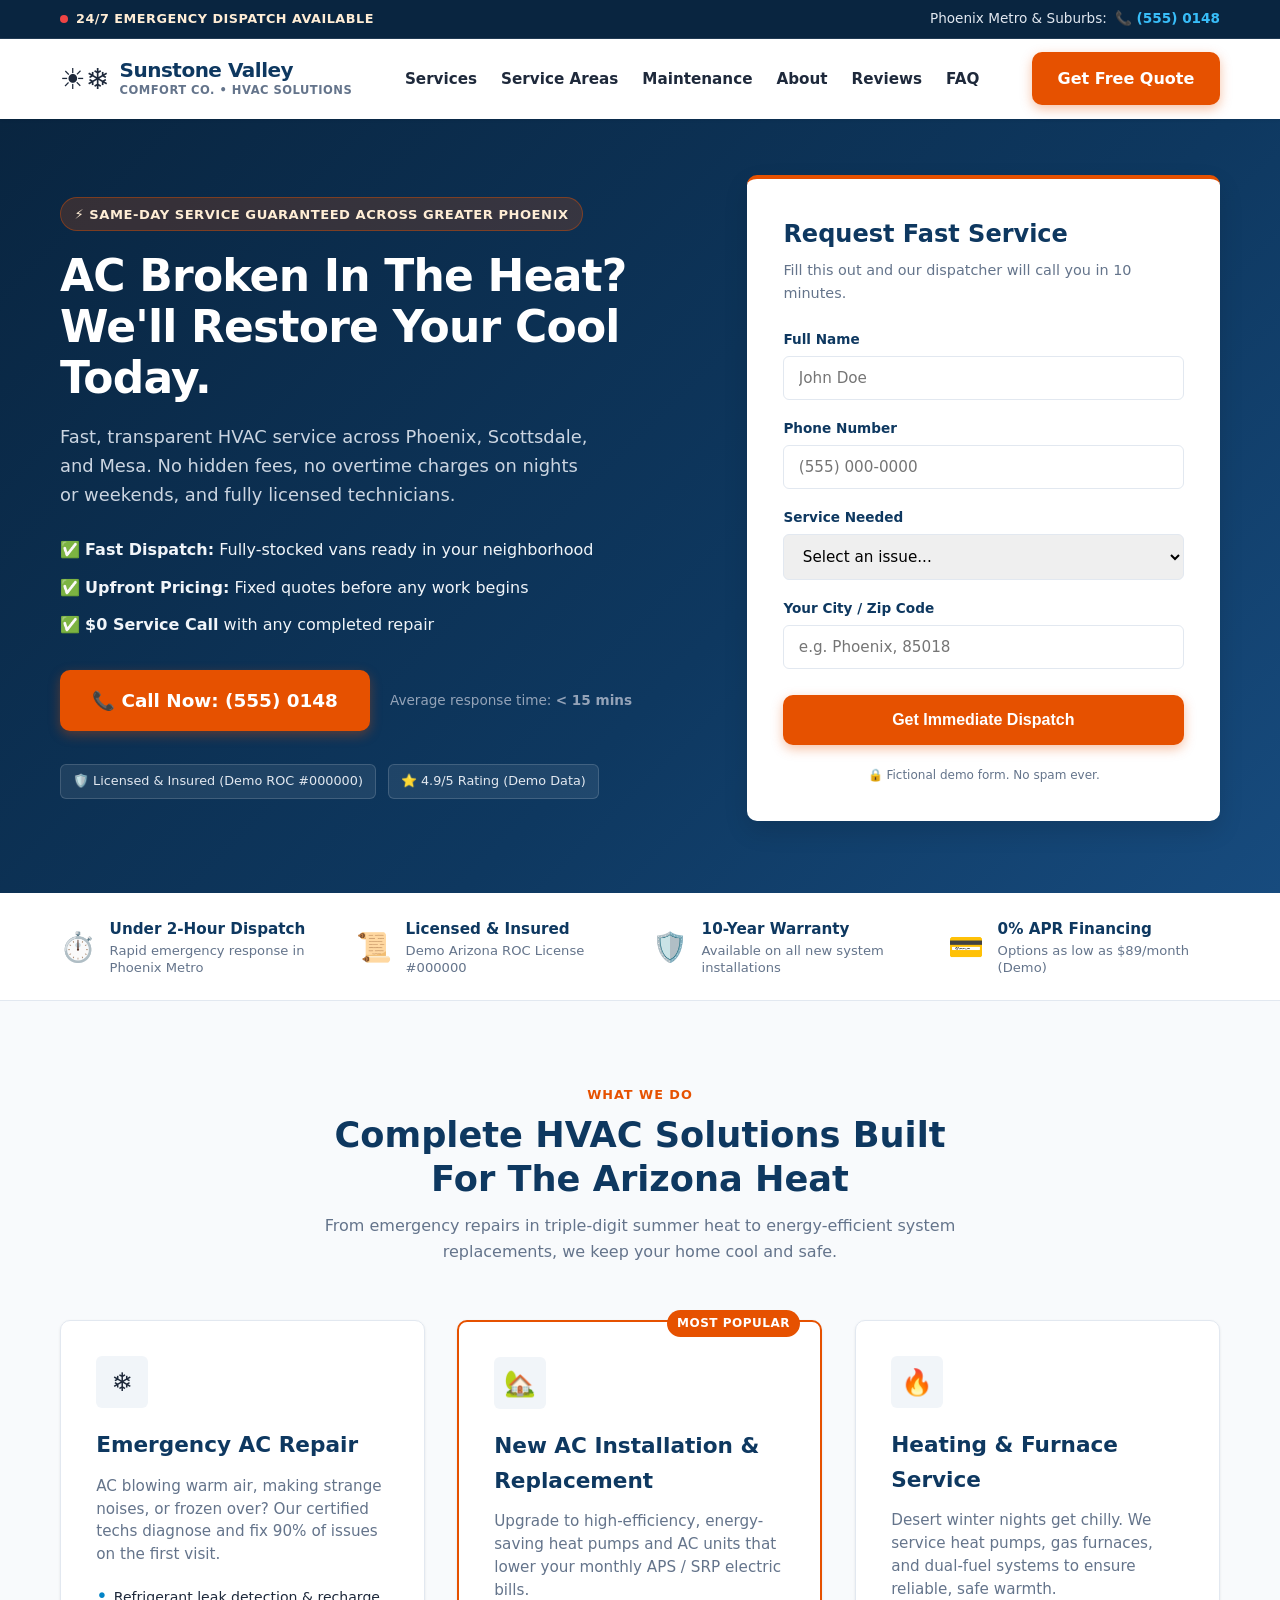
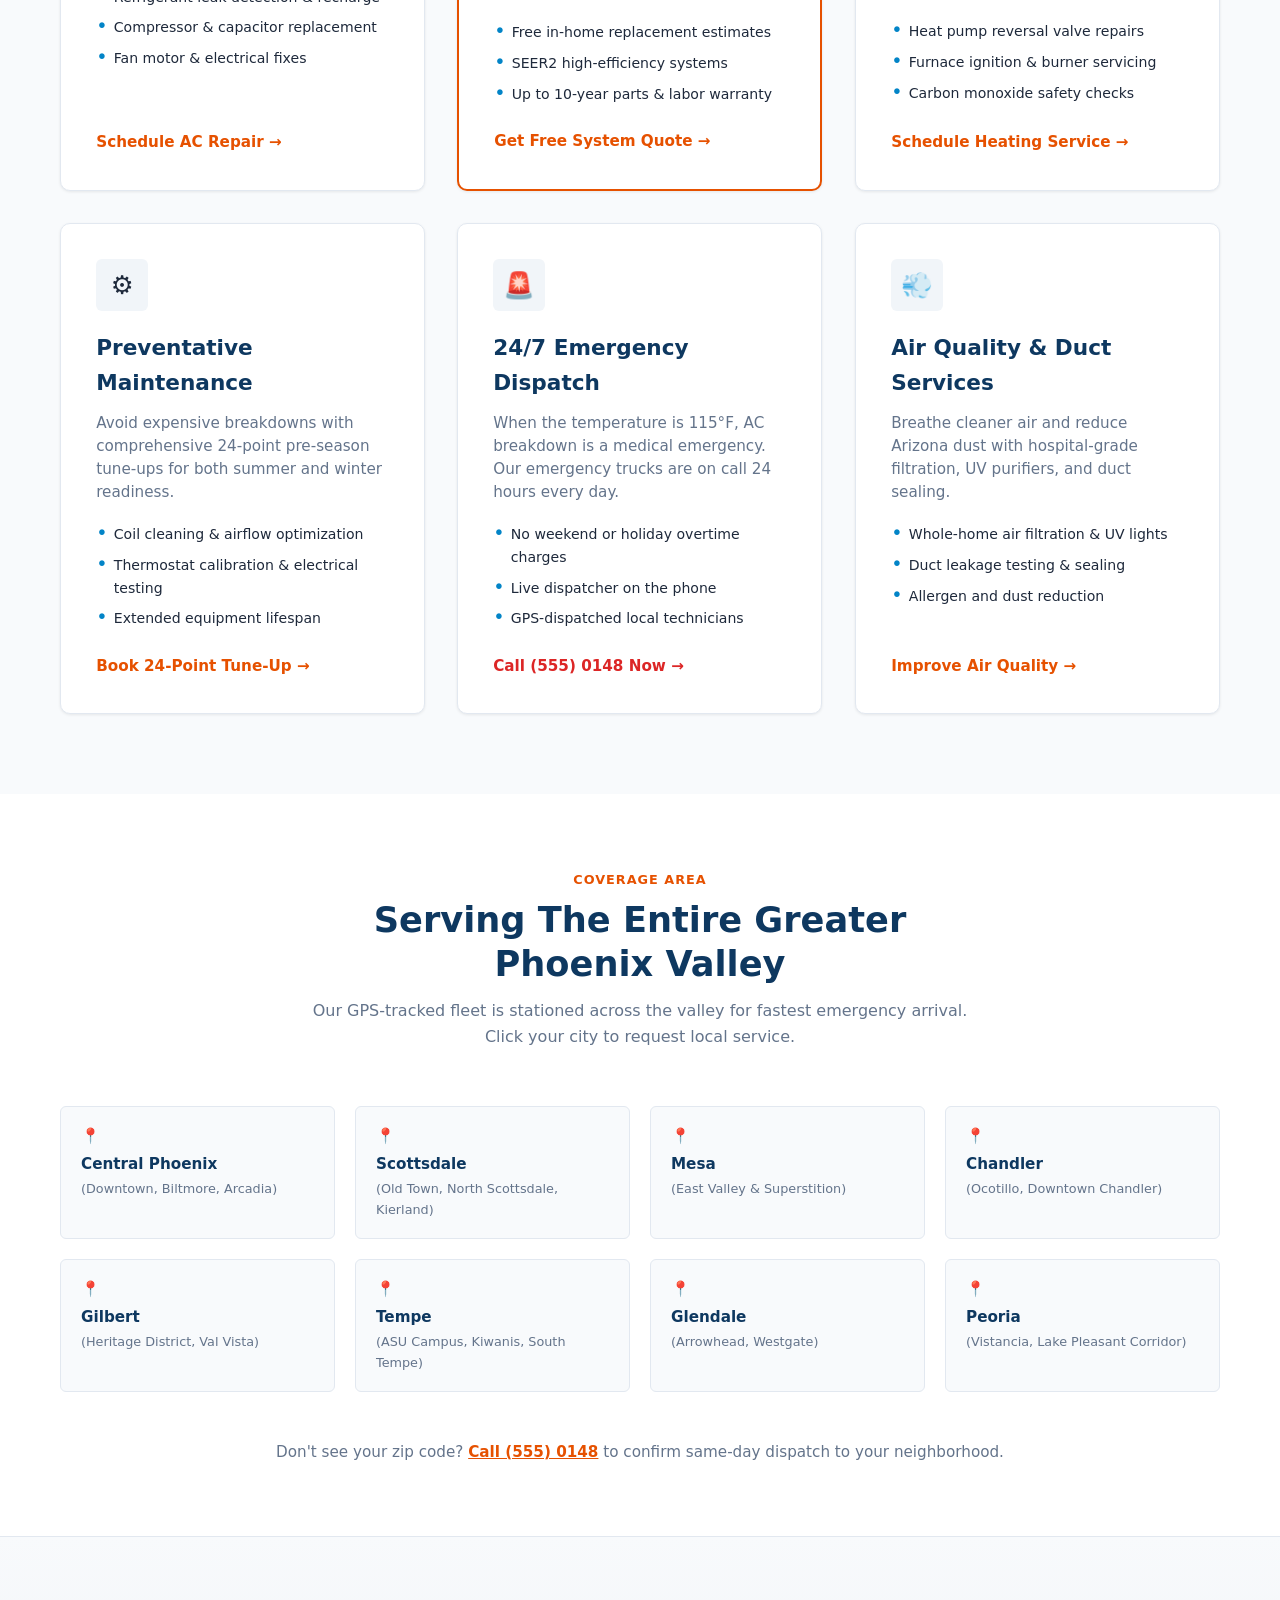
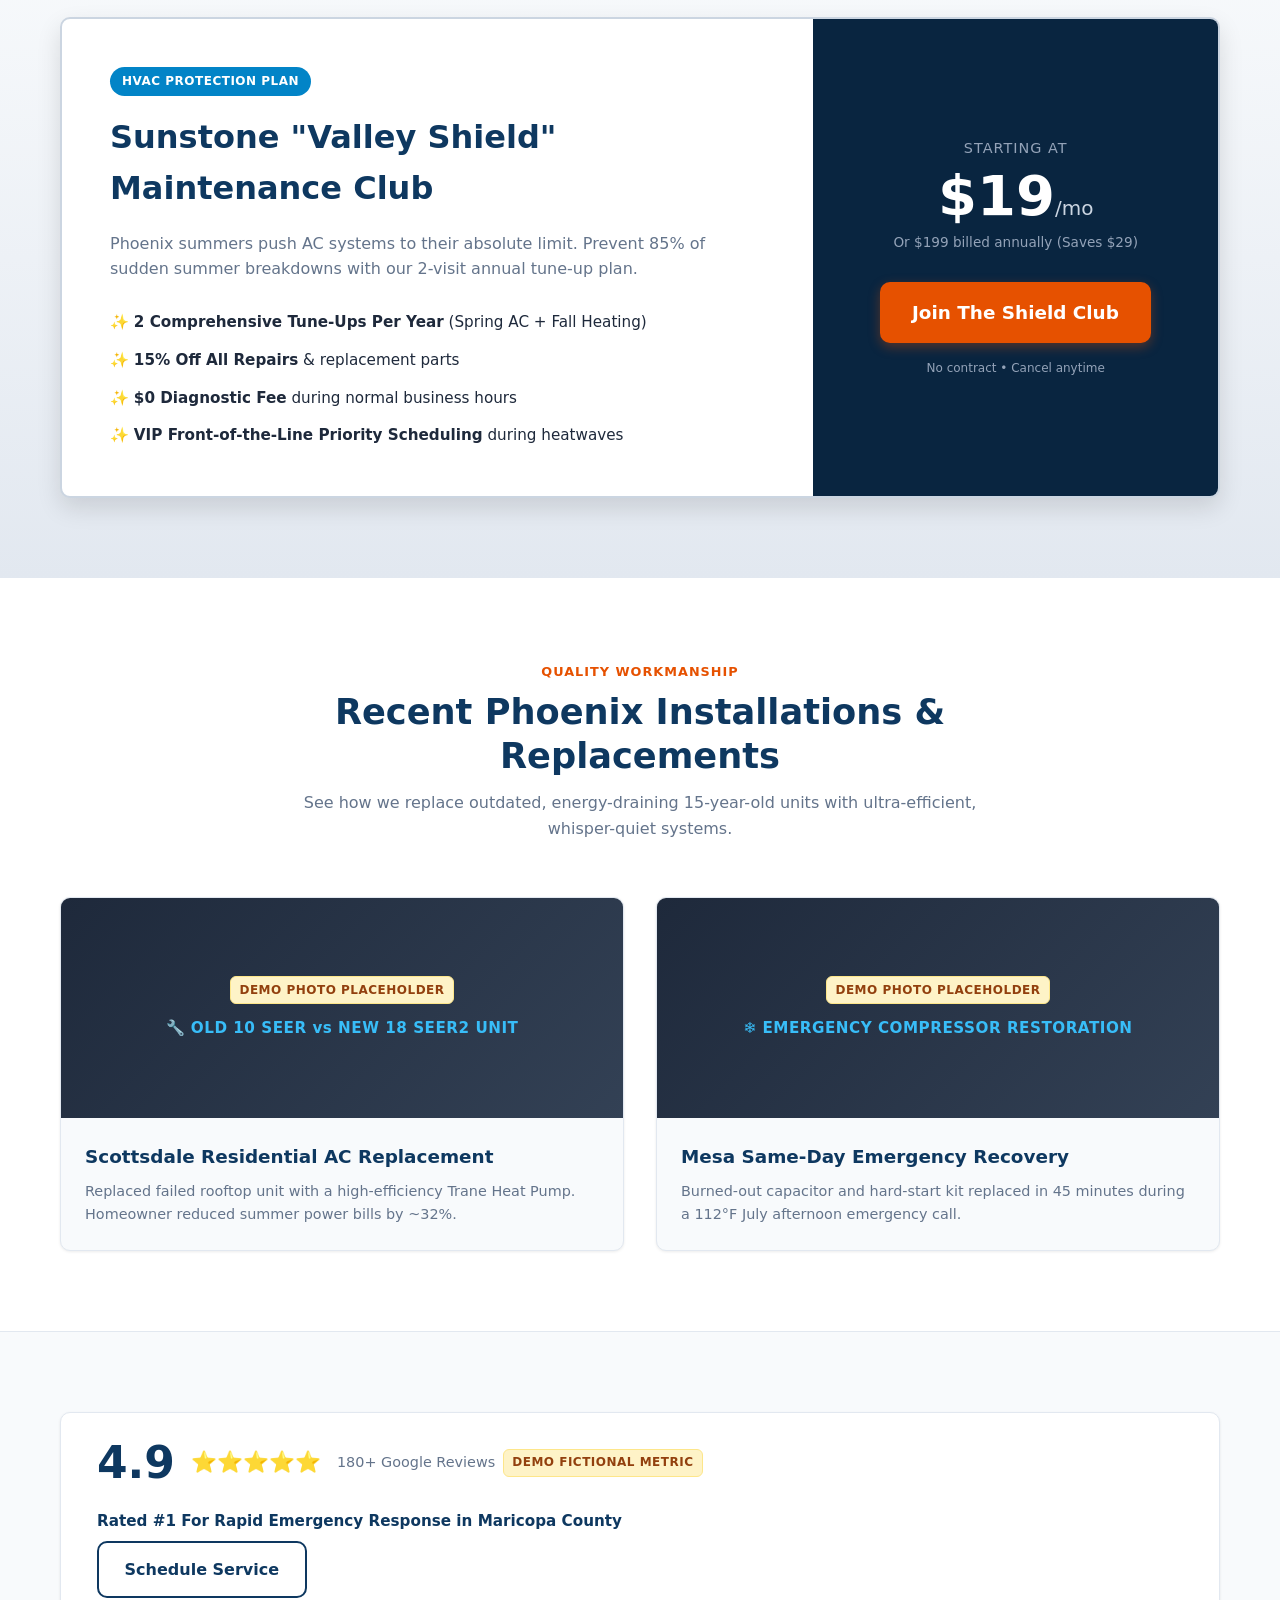
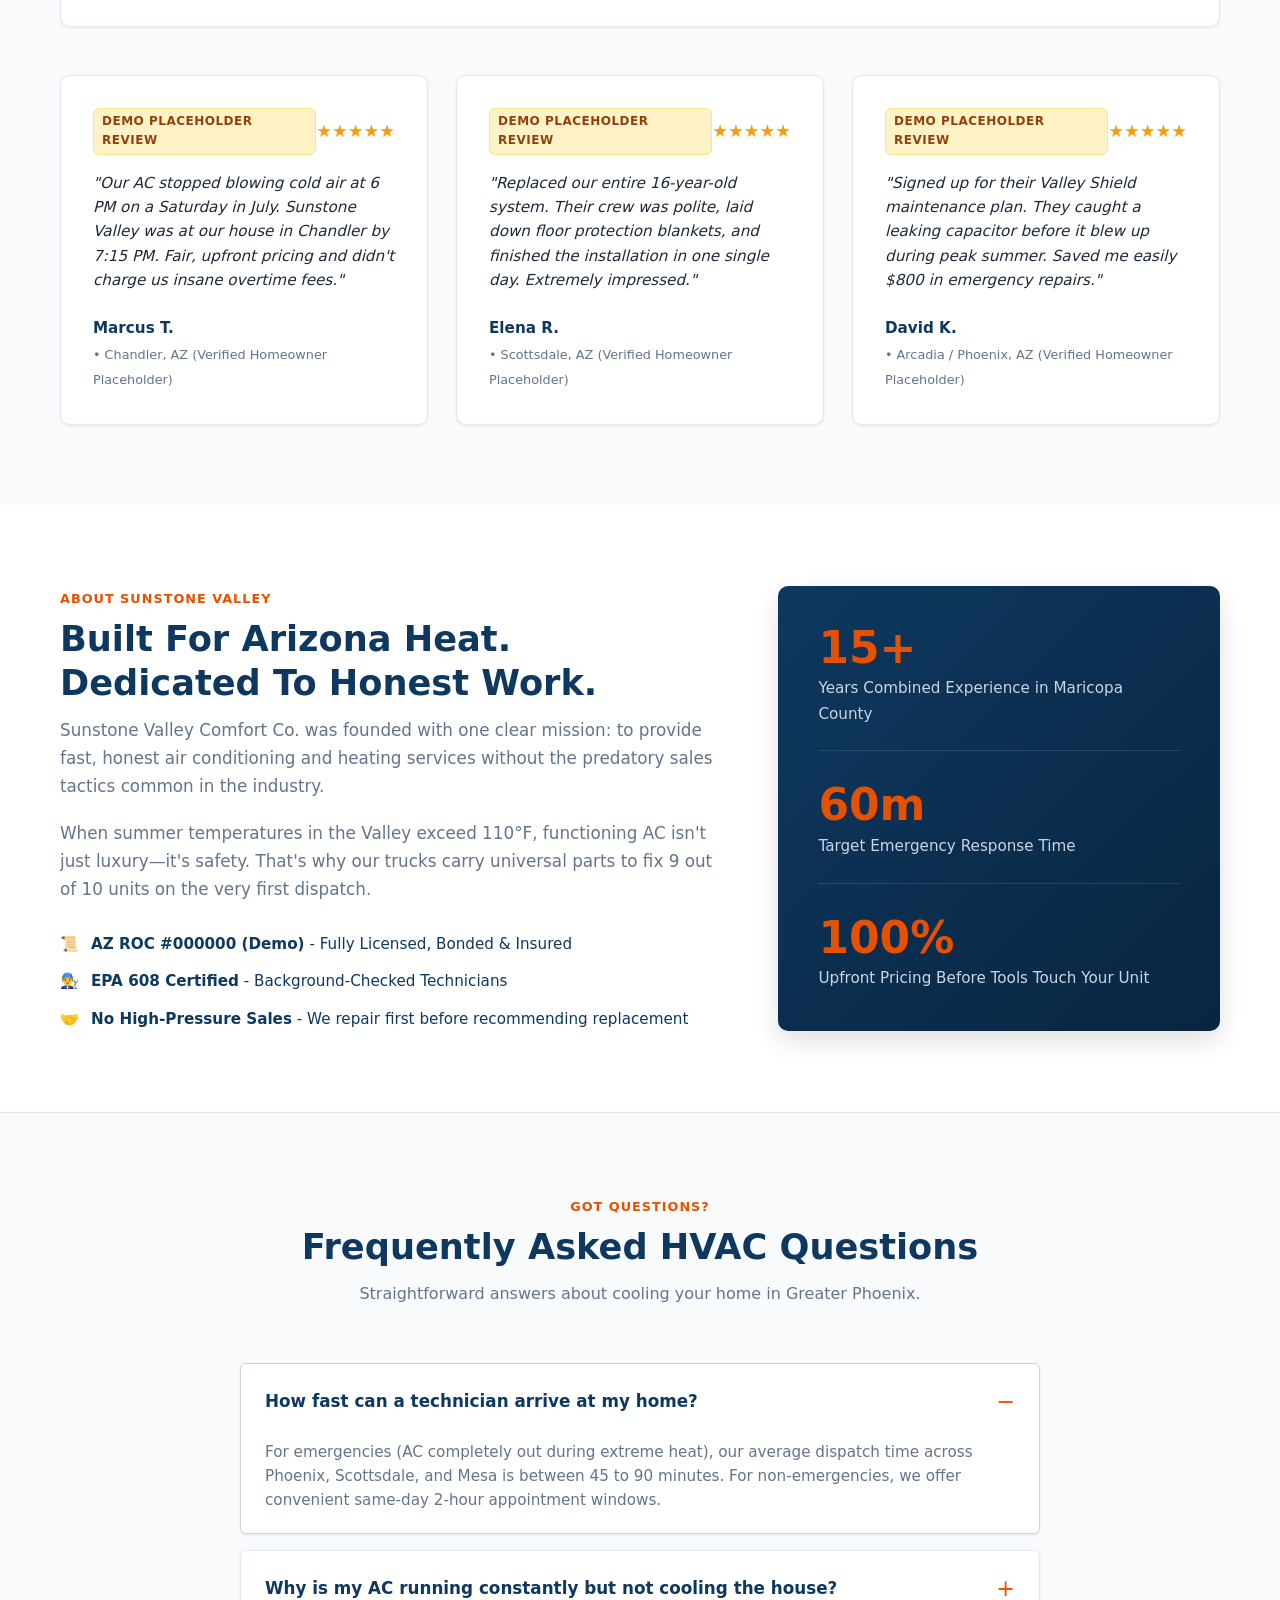
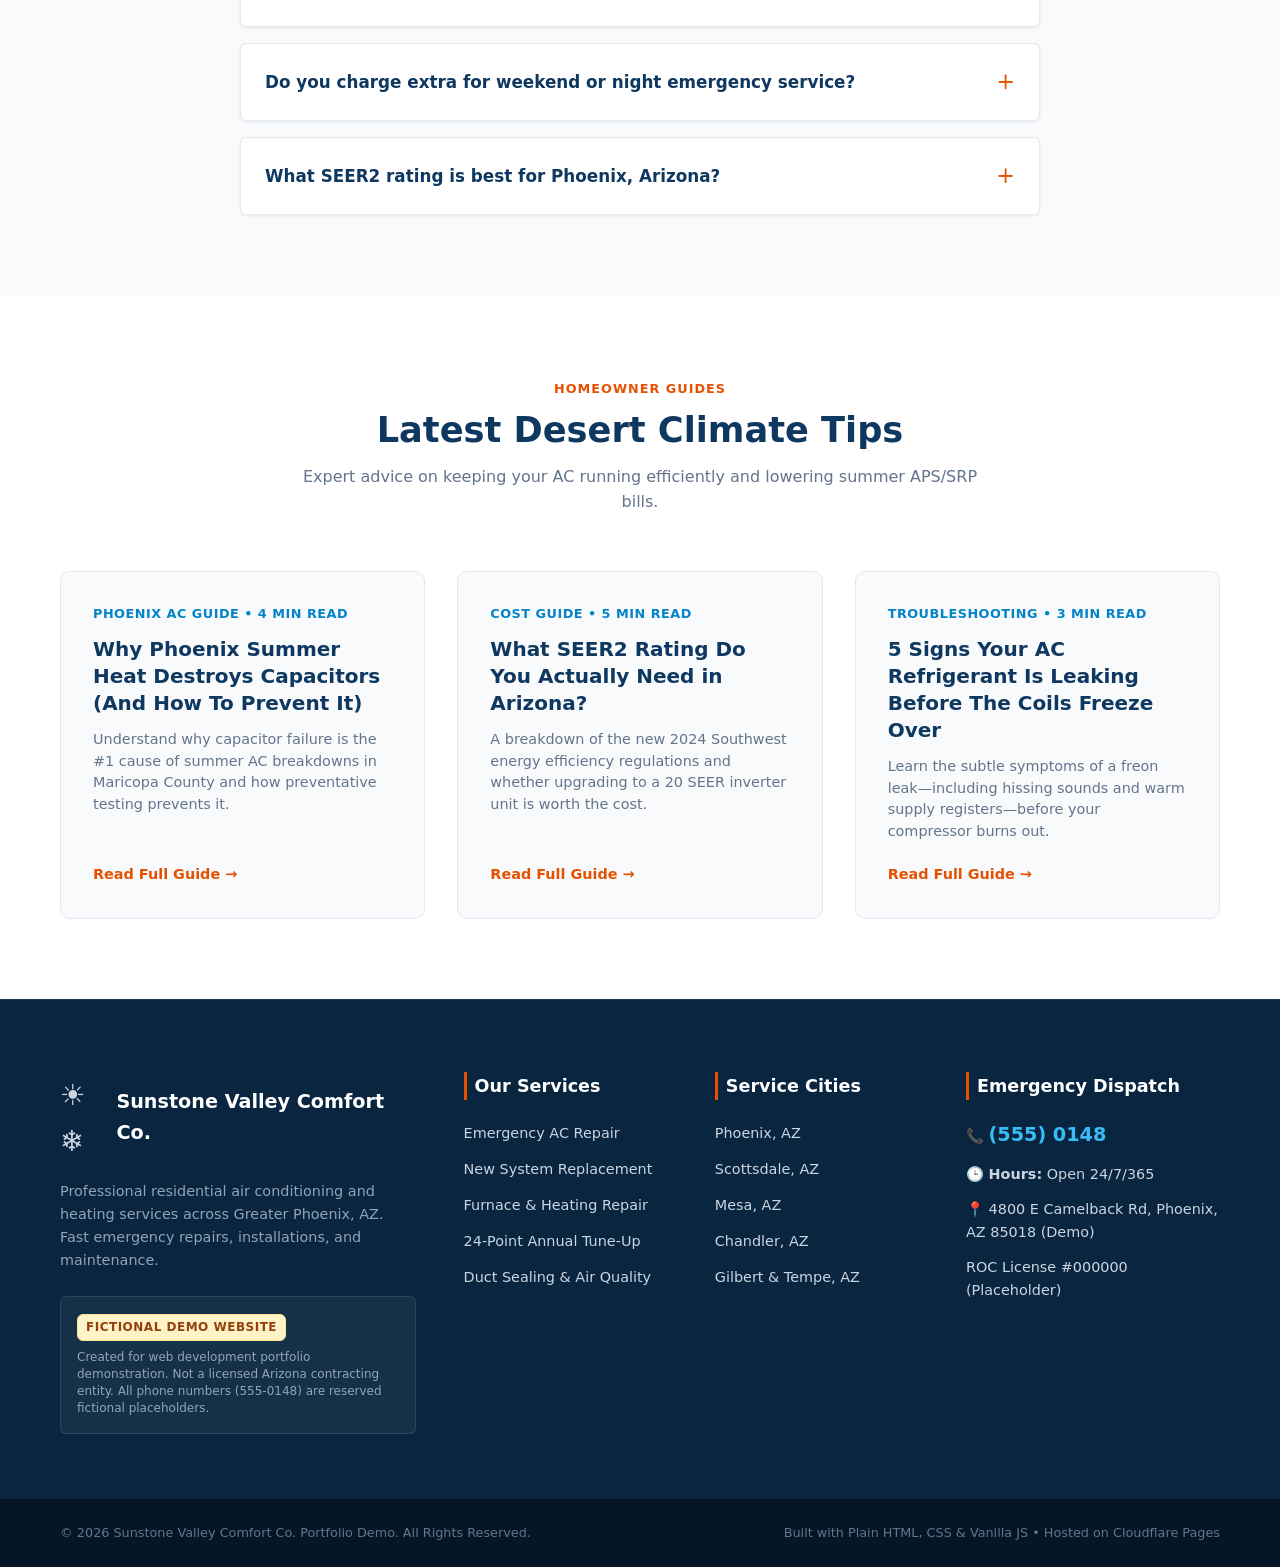
==== index.html @ 352adaa4 "Polish mobile header & add favicon" ====
<!DOCTYPE html>
<html lang="en">
<head>
  <meta charset="UTF-8">
  <meta name="viewport" content="width=device-width, initial-scale=1.0">
  <title>Sunstone Valley Comfort Co. | 24/7 HVAC & AC Repair in Phoenix, AZ</title>
  <meta name="description" content="Fast, reliable 24/7 AC repair, furnace maintenance, and new HVAC installations across Phoenix, Scottsdale, and Mesa. Call (555) 0148 for instant dispatch.">
  <meta name="robots" content="index, follow">
  
  <!-- Crisp SVG Favicon (No external image needed, zero load time) -->
  <link rel="icon" type="image/svg+xml" href="data:image/svg+xml,%3Csvg xmlns='http://www.w3.org/2000/svg' viewBox='0 0 32 32'%3E%3Crect width='32' height='32' rx='8' fill='%230e3860'/%3E%3Ctext x='50%25' y='55%25' dominant-baseline='middle' text-anchor='middle' font-size='18'%3E❄️%3C/text%3E%3C/svg%3E">

  <!-- Stylesheet -->
  <link rel="stylesheet" href="css/style.css">

  <!-- LocalBusiness SEO Schema (Google Local Ranking ke liye) -->
  <script type="application/ld+json">
  {
    "@context": "https://schema.org",
    "@type": "HVACBusiness",
    "name": "Sunstone Valley Comfort Co.",
    "telephone": "+1-555-0148",
    "email": "service@sunstonevalleycomfort.demo",
    "url": "https://sunstonevalleycomfort.demo",
    "address": {
      "@type": "PostalAddress",
      "streetAddress": "4800 E Camelback Rd (Demo Address)",
      "addressLocality": "Phoenix",
      "addressRegion": "AZ",
      "postalCode": "85018",
      "addressCountry": "US"
    },
    "geo": {
      "@type": "GeoCoordinates",
      "latitude": 33.5092,
      "longitude": -111.9778
    },
    "areaServed": ["Phoenix", "Scottsdale", "Mesa", "Chandler", "Gilbert", "Tempe"],
    "openingHoursSpecification": [
      {
        "@type": "OpeningHoursSpecification",
        "dayOfWeek": ["Monday", "Tuesday", "Wednesday", "Thursday", "Friday", "Saturday", "Sunday"],
        "opens": "00:00",
        "closes": "23:59"
      }
    ],
    "priceRange": "$$"
  }
  </script>
</head>
<body>

  <!-- 1. Top Emergency Bar (Conversion Driver) -->
  <aside class="top-bar" aria-label="Emergency Announcement">
    <div class="container top-bar-flex">
      <div class="emergency-badge">
        <span class="pulse-dot"></span>
        <strong>24/7 EMERGENCY DISPATCH AVAILABLE</strong>
      </div>
      <div class="top-contact">
        <span>Phoenix Metro &amp; Suburbs:</span>
        <a href="tel:5550148" class="top-phone">📞 (555) 0148</a>
      </div>
    </div>
  </aside>

  <!-- 2. Main Navigation Header -->
  <header class="site-header">
    <div class="container header-flex">
      <!-- Logo / Brand -->
      <a href="index.html" class="brand-logo">
        <span class="logo-icon">☀️❄️</span>
        <div class="logo-text">
          <span class="company-name">Sunstone Valley</span>
          <span class="company-tagline">Comfort Co. • HVAC Solutions</span>
        </div>
      </a>

      <!-- Desktop Navigation Links -->
      <nav class="main-nav" aria-label="Main Navigation">
        <ul>
          <li><a href="#services">Services</a></li>
          <li><a href="#service-areas">Service Areas</a></li>
          <li><a href="#maintenance">Maintenance</a></li>
          <li><a href="#about">About</a></li>
          <li><a href="#reviews">Reviews</a></li>
          <li><a href="#faq">FAQ</a></li>
        </ul>
      </nav>

      <!-- Action Button -->
      <div class="header-cta">
        <a href="#quote-form" class="btn btn-primary">Get Free Quote</a>
      </div>
    </div>
  </header>
<!-- 3. Hero Section (Above The Fold Conversion Engine) -->
  <main>
    <section class="hero-section">
      <div class="container hero-grid">
        
        <!-- Left: Value Proposition & Emergency Hook -->
        <div class="hero-content">
          <div class="hero-urgency-chip">
            ⚡ Same-Day Service Guaranteed Across Greater Phoenix
          </div>
          <h1 class="hero-title">
            AC Broken In The Heat? We'll Restore Your Cool Today.
          </h1>
          <p class="hero-subtitle">
            Fast, transparent HVAC service across Phoenix, Scottsdale, and Mesa. No hidden fees, no overtime charges on nights or weekends, and fully licensed technicians.
          </p>

          <!-- Core Benefits List -->
          <ul class="hero-features">
            <li>✅ <strong>Fast Dispatch:</strong> Fully-stocked vans ready in your neighborhood</li>
            <li>✅ <strong>Upfront Pricing:</strong> Fixed quotes before any work begins</li>
            <li>✅ <strong>$0 Service Call</strong> with any completed repair</li>
          </ul>

          <!-- Call Action -->
          <div class="hero-actions">
            <a href="tel:5550148" class="btn btn-primary btn-large">
              📞 Call Now: (555) 0148
            </a>
            <span class="call-subtext">Average response time: <strong>&lt; 15 mins</strong></span>
          </div>

          <!-- Trust Badges (Fictional/Demo) -->
          <div class="trust-pill-group">
            <span class="trust-pill">🛡️ Licensed &amp; Insured (Demo ROC #000000)</span>
            <span class="trust-pill">⭐ 4.9/5 Rating (Demo Data)</span>
          </div>
        </div>

        <!-- Right: Instant Quote Form Card -->
        <div class="hero-form-card" id="quote-form">
          <div class="form-header">
            <h3>Request Fast Service</h3>
            <p>Fill this out and our dispatcher will call you in 10 minutes.</p>
          </div>

          <!-- Web3Forms Integration -->
          <form action="https://api.web3forms.com/submit" method="POST" class="quote-form">
            <!-- Access Key Placeholder (Baad me apna free key daal sakte ho) -->
            <input type="hidden" name="access_key" value="ae4a9811-1750-4e19-b4b9-0d73a8a5b47f">
            <input type="hidden" name="subject" value="New HVAC Service Request - Sunstone Valley">

            <div class="form-group">
              <label for="fullName">Full Name</label>
              <input type="text" id="fullName" name="name" placeholder="John Doe" required>
            </div>

            <div class="form-group">
              <label for="phoneNumber">Phone Number</label>
              <input type="tel" id="phoneNumber" name="phone" placeholder="(555) 000-0000" required>
            </div>

            <div class="form-group">
              <label for="serviceType">Service Needed</label>
              <select id="serviceType" name="service" required>
                <option value="" disabled selected>Select an issue...</option>
                <option value="AC Repair (Emergency)">AC Repair (No Cool Air / Emergency)</option>
                <option value="Heating / Furnace">Heating / Furnace Issue</option>
                <option value="HVAC Replacement">New System Replacement Estimate</option>
                <option value="Tune-up">Annual Maintenance / Tune-up</option>
              </select>
            </div>

            <div class="form-group">
              <label for="cityArea">Your City / Zip Code</label>
              <input type="text" id="cityArea" name="location" placeholder="e.g. Phoenix, 85018" required>
            </div>

            <button type="submit" class="btn btn-primary btn-submit">
              Get Immediate Dispatch
            </button>
            <p class="form-privacy">🔒 Fictional demo form. No spam ever.</p>
          </form>
        </div>

      </div>
    </section>
    <!-- 4. Trust & Guarantee Strip -->
    <section class="trust-strip">
      <div class="container trust-strip-grid">
        <div class="trust-item">
          <span class="trust-icon">⏱️</span>
          <div>
            <strong>Under 2-Hour Dispatch</strong>
            <p>Rapid emergency response in Phoenix Metro</p>
          </div>
        </div>
        <div class="trust-item">
          <span class="trust-icon">📜</span>
          <div>
            <strong>Licensed &amp; Insured</strong>
            <p>Demo Arizona ROC License #000000</p>
          </div>
        </div>
        <div class="trust-item">
          <span class="trust-icon">🛡️</span>
          <div>
            <strong>10-Year Warranty</strong>
            <p>Available on all new system installations</p>
          </div>
        </div>
        <div class="trust-item">
          <span class="trust-icon">💳</span>
          <div>
            <strong>0% APR Financing</strong>
            <p>Options as low as $89/month (Demo)</p>
          </div>
        </div>
      </div>
    </section>

    <!-- 5. Core Services Section -->
    <section class="services-section" id="services">
      <div class="container">
        
        <div class="section-title-wrap">
          <span class="section-tag">What We Do</span>
          <h2 class="section-title">Complete HVAC Solutions Built For The Arizona Heat</h2>
          <p class="section-subtitle">
            From emergency repairs in triple-digit summer heat to energy-efficient system replacements, we keep your home cool and safe.
          </p>
        </div>

        <div class="services-grid">
          
          <!-- Service Card 1 -->
          <article class="service-card">
            <div class="service-icon-box">❄️</div>
            <h3>Emergency AC Repair</h3>
            <p>AC blowing warm air, making strange noises, or frozen over? Our certified techs diagnose and fix 90% of issues on the first visit.</p>
            <ul class="service-list">
              <li>Refrigerant leak detection &amp; recharge</li>
              <li>Compressor &amp; capacitor replacement</li>
              <li>Fan motor &amp; electrical fixes</li>
            </ul>
            <a href="#quote-form" class="service-link">Schedule AC Repair →</a>
          </article>

          <!-- Service Card 2 -->
          <article class="service-card featured-service">
            <span class="badge-featured">Most Popular</span>
            <div class="service-icon-box">🏡</div>
            <h3>New AC Installation &amp; Replacement</h3>
            <p>Upgrade to high-efficiency, energy-saving heat pumps and AC units that lower your monthly APS / SRP electric bills.</p>
            <ul class="service-list">
              <li>Free in-home replacement estimates</li>
              <li>SEER2 high-efficiency systems</li>
              <li>Up to 10-year parts &amp; labor warranty</li>
            </ul>
            <a href="#quote-form" class="service-link">Get Free System Quote →</a>
          </article>

          <!-- Service Card 3 -->
          <article class="service-card">
            <div class="service-icon-box">🔥</div>
            <h3>Heating &amp; Furnace Service</h3>
            <p>Desert winter nights get chilly. We service heat pumps, gas furnaces, and dual-fuel systems to ensure reliable, safe warmth.</p>
            <ul class="service-list">
              <li>Heat pump reversal valve repairs</li>
              <li>Furnace ignition &amp; burner servicing</li>
              <li>Carbon monoxide safety checks</li>
            </ul>
            <a href="#quote-form" class="service-link">Schedule Heating Service →</a>
          </article>

          <!-- Service Card 4 -->
          <article class="service-card">
            <div class="service-icon-box">⚙️</div>
            <h3>Preventative Maintenance</h3>
            <p>Avoid expensive breakdowns with comprehensive 24-point pre-season tune-ups for both summer and winter readiness.</p>
            <ul class="service-list">
              <li>Coil cleaning &amp; airflow optimization</li>
              <li>Thermostat calibration &amp; electrical testing</li>
              <li>Extended equipment lifespan</li>
            </ul>
            <a href="#quote-form" class="service-link">Book 24-Point Tune-Up →</a>
          </article>

          <!-- Service Card 5 -->
          <article class="service-card">
            <div class="service-icon-box">🚨</div>
            <h3>24/7 Emergency Dispatch</h3>
            <p>When the temperature is 115°F, AC breakdown is a medical emergency. Our emergency trucks are on call 24 hours every day.</p>
            <ul class="service-list">
              <li>No weekend or holiday overtime charges</li>
              <li>Live dispatcher on the phone</li>
              <li>GPS-dispatched local technicians</li>
            </ul>
            <a href="tel:5550148" class="service-link text-emergency">Call (555) 0148 Now →</a>
          </article>

          <!-- Service Card 6 -->
          <article class="service-card">
            <div class="service-icon-box">💨</div>
            <h3>Air Quality &amp; Duct Services</h3>
            <p>Breathe cleaner air and reduce Arizona dust with hospital-grade filtration, UV purifiers, and duct sealing.</p>
            <ul class="service-list">
              <li>Whole-home air filtration &amp; UV lights</li>
              <li>Duct leakage testing &amp; sealing</li>
              <li>Allergen and dust reduction</li>
            </ul>
            <a href="#quote-form" class="service-link">Improve Air Quality →</a>
          </article>

        </div>

      </div>
    </section>
    <!-- 6. Service Areas (Local SEO Section) -->
    <section class="areas-section" id="service-areas">
      <div class="container">
        <div class="section-title-wrap">
          <span class="section-tag">Coverage Area</span>
          <h2 class="section-title">Serving The Entire Greater Phoenix Valley</h2>
          <p class="section-subtitle">
            Our GPS-tracked fleet is stationed across the valley for fastest emergency arrival. Click your city to request local service.
          </p>
        </div>

        <div class="areas-grid">
          <div class="area-chip">📍 <strong>Central Phoenix</strong> <span>(Downtown, Biltmore, Arcadia)</span></div>
          <div class="area-chip">📍 <strong>Scottsdale</strong> <span>(Old Town, North Scottsdale, Kierland)</span></div>
          <div class="area-chip">📍 <strong>Mesa</strong> <span>(East Valley &amp; Superstition)</span></div>
          <div class="area-chip">📍 <strong>Chandler</strong> <span>(Ocotillo, Downtown Chandler)</span></div>
          <div class="area-chip">📍 <strong>Gilbert</strong> <span>(Heritage District, Val Vista)</span></div>
          <div class="area-chip">📍 <strong>Tempe</strong> <span>(ASU Campus, Kiwanis, South Tempe)</span></div>
          <div class="area-chip">📍 <strong>Glendale</strong> <span>(Arrowhead, Westgate)</span></div>
          <div class="area-chip">📍 <strong>Peoria</strong> <span>(Vistancia, Lake Pleasant Corridor)</span></div>
        </div>

        <div class="areas-callout">
          <span>Don't see your zip code?</span>
          <a href="tel:5550148">Call (555) 0148</a> to confirm same-day dispatch to your neighborhood.
        </div>
      </div>
    </section>

    <!-- 7. Maintenance Plan (Recurring Revenue Model) -->
    <section class="maintenance-section" id="maintenance">
      <div class="container">
        <div class="maintenance-card">
          <div class="maintenance-info">
            <span class="badge-vip">HVAC Protection Plan</span>
            <h2>Sunstone "Valley Shield" Maintenance Club</h2>
            <p>
              Phoenix summers push AC systems to their absolute limit. Prevent 85% of sudden summer breakdowns with our 2-visit annual tune-up plan.
            </p>
            <ul class="maintenance-perks">
              <li>✨ <strong>2 Comprehensive Tune-Ups Per Year</strong> (Spring AC + Fall Heating)</li>
              <li>✨ <strong>15% Off All Repairs</strong> &amp; replacement parts</li>
              <li>✨ <strong>$0 Diagnostic Fee</strong> during normal business hours</li>
              <li>✨ <strong>VIP Front-of-the-Line Priority Scheduling</strong> during heatwaves</li>
            </ul>
          </div>
          <div class="maintenance-pricing">
            <span class="price-prefix">Starting At</span>
            <div class="price-figure">$19<span>/mo</span></div>
            <p class="price-note">Or $199 billed annually (Saves $29)</p>
            <a href="#quote-form" class="btn btn-primary btn-large">Join The Shield Club</a>
            <span class="cancel-note">No contract • Cancel anytime</span>
          </div>
        </div>
      </div>
    </section>
    <!-- 8. Real Work Proof / Before & After Showcase -->
    <section class="gallery-section" id="gallery">
      <div class="container">
        <div class="section-title-wrap">
          <span class="section-tag">Quality Workmanship</span>
          <h2 class="section-title">Recent Phoenix Installations &amp; Replacements</h2>
          <p class="section-subtitle">
            See how we replace outdated, energy-draining 15-year-old units with ultra-efficient, whisper-quiet systems.
          </p>
        </div>

        <div class="gallery-grid">
          <!-- Item 1 -->
          <div class="gallery-card">
            <div class="gallery-visual-placeholder">
              <span class="demo-badge">Demo Photo Placeholder</span>
              <div class="placeholder-graphic">🔧 OLD 10 SEER vs NEW 18 SEER2 UNIT</div>
            </div>
            <div class="gallery-details">
              <h4>Scottsdale Residential AC Replacement</h4>
              <p>Replaced failed rooftop unit with a high-efficiency Trane Heat Pump. Homeowner reduced summer power bills by ~32%.</p>
            </div>
          </div>

          <!-- Item 2 -->
          <div class="gallery-card">
            <div class="gallery-visual-placeholder">
              <span class="demo-badge">Demo Photo Placeholder</span>
              <div class="placeholder-graphic">❄️ EMERGENCY COMPRESSOR RESTORATION</div>
            </div>
            <div class="gallery-details">
              <h4>Mesa Same-Day Emergency Recovery</h4>
              <p>Burned-out capacitor and hard-start kit replaced in 45 minutes during a 112°F July afternoon emergency call.</p>
            </div>
          </div>
        </div>
      </div>
    </section>

    <!-- 9. Google Business Profile & Customer Reviews (Demo Placeholders) -->
    <section class="reviews-section" id="reviews">
      <div class="container">
        
        <!-- Google Profile Summary Header -->
        <div class="gbp-summary-card">
          <div class="gbp-rating">
            <span class="gbp-score">4.9</span>
            <div class="gbp-stars">⭐⭐⭐⭐⭐</div>
            <span class="gbp-count">180+ Google Reviews <span class="demo-badge">Demo Fictional Metric</span></span>
          </div>
          <div class="gbp-cta">
            <p>Rated #1 For Rapid Emergency Response in Maricopa County</p>
            <a href="#quote-form" class="btn btn-outline">Schedule Service</a>
          </div>
        </div>

        <!-- Reviews Grid -->
        <div class="reviews-grid">
          
          <!-- Review 1 -->
          <div class="review-card">
            <div class="review-header">
              <span class="demo-badge">Demo Placeholder Review</span>
              <div class="review-stars">★★★★★</div>
            </div>
            <p class="review-text">
              "Our AC stopped blowing cold air at 6 PM on a Saturday in July. Sunstone Valley was at our house in Chandler by 7:15 PM. Fair, upfront pricing and didn't charge us insane overtime fees."
            </p>
            <div class="review-author">
              <strong>Marcus T.</strong> <span>• Chandler, AZ (Verified Homeowner Placeholder)</span>
            </div>
          </div>

          <!-- Review 2 -->
          <div class="review-card">
            <div class="review-header">
              <span class="demo-badge">Demo Placeholder Review</span>
              <div class="review-stars">★★★★★</div>
            </div>
            <p class="review-text">
              "Replaced our entire 16-year-old system. Their crew was polite, laid down floor protection blankets, and finished the installation in one single day. Extremely impressed."
            </p>
            <div class="review-author">
              <strong>Elena R.</strong> <span>• Scottsdale, AZ (Verified Homeowner Placeholder)</span>
            </div>
          </div>

          <!-- Review 3 -->
          <div class="review-card">
            <div class="review-header">
              <span class="demo-badge">Demo Placeholder Review</span>
              <div class="review-stars">★★★★★</div>
            </div>
            <p class="review-text">
              "Signed up for their Valley Shield maintenance plan. They caught a leaking capacitor before it blew up during peak summer. Saved me easily $800 in emergency repairs."
            </p>
            <div class="review-author">
              <strong>David K.</strong> <span>• Arcadia / Phoenix, AZ (Verified Homeowner Placeholder)</span>
            </div>
          </div>

        </div>

      </div>
    </section>
    <!-- 10. About Us & Credentials -->
    <section class="about-section" id="about">
      <div class="container about-grid">
        <div class="about-content">
          <span class="section-tag">About Sunstone Valley</span>
          <h2 class="section-title">Built For Arizona Heat. Dedicated To Honest Work.</h2>
          <p>
            Sunstone Valley Comfort Co. was founded with one clear mission: to provide fast, honest air conditioning and heating services without the predatory sales tactics common in the industry.
          </p>
          <p>
            When summer temperatures in the Valley exceed 110°F, functioning AC isn't just luxury—it's safety. That's why our trucks carry universal parts to fix 9 out of 10 units on the very first dispatch.
          </p>
          <div class="credentials-list">
            <div class="credential-item">
              <span class="cred-icon">📜</span>
              <span><strong>AZ ROC #000000 (Demo)</strong> - Fully Licensed, Bonded &amp; Insured</span>
            </div>
            <div class="credential-item">
              <span class="cred-icon">👨‍🔧</span>
              <span><strong>EPA 608 Certified</strong> - Background-Checked Technicians</span>
            </div>
            <div class="credential-item">
              <span class="cred-icon">🤝</span>
              <span><strong>No High-Pressure Sales</strong> - We repair first before recommending replacement</span>
            </div>
          </div>
        </div>

        <div class="about-box">
          <div class="about-stat">
            <span class="stat-number">15+</span>
            <span class="stat-desc">Years Combined Experience in Maricopa County</span>
          </div>
          <div class="about-stat">
            <span class="stat-number">60m</span>
            <span class="stat-desc">Target Emergency Response Time</span>
          </div>
          <div class="about-stat">
            <span class="stat-number">100%</span>
            <span class="stat-desc">Upfront Pricing Before Tools Touch Your Unit</span>
          </div>
        </div>
      </div>
    </section>

    <!-- 11. FAQ (Phoenix HVAC Common Questions) -->
    <section class="faq-section" id="faq">
      <div class="container">
        <div class="section-title-wrap">
          <span class="section-tag">Got Questions?</span>
          <h2 class="section-title">Frequently Asked HVAC Questions</h2>
          <p class="section-subtitle">Straightforward answers about cooling your home in Greater Phoenix.</p>
        </div>

        <div class="faq-container">
          <!-- Question 1 -->
          <details class="faq-item" open>
            <summary class="faq-question">How fast can a technician arrive at my home?</summary>
            <div class="faq-answer">
              <p>For emergencies (AC completely out during extreme heat), our average dispatch time across Phoenix, Scottsdale, and Mesa is between 45 to 90 minutes. For non-emergencies, we offer convenient same-day 2-hour appointment windows.</p>
            </div>
          </details>

          <!-- Question 2 -->
          <details class="faq-item">
            <summary class="faq-question">Why is my AC running constantly but not cooling the house?</summary>
            <div class="faq-answer">
              <p>In Arizona summer heat, this is usually caused by a dirty air filter choking airflow, low refrigerant from a microscopic coil leak, or a failing capacitor causing the compressor to overheat and shut off. Turn your thermostat to 'OFF' to prevent burning out the motor and call us immediately.</p>
            </div>
          </details>

          <!-- Question 3 -->
          <details class="faq-item">
            <summary class="faq-question">Do you charge extra for weekend or night emergency service?</summary>
            <div class="faq-answer">
              <p>No. We believe you shouldn't be penalized because your AC failed at 7 PM on a Saturday. We offer flat, transparent rates with zero hidden after-hours surcharges.</p>
            </div>
          </details>

          <!-- Question 4 -->
          <details class="faq-item">
            <summary class="faq-question">What SEER2 rating is best for Phoenix, Arizona?</summary>
            <div class="faq-answer">
              <p>In the Southwest region, federal regulations require a minimum of 14.3 SEER2 for split systems. However, with Phoenix electricity rates during peak summer hours, investing in a 16 to 18 SEER2 variable-speed unit typically pays for itself in energy savings within 3 to 5 years.</p>
            </div>
          </details>
        </div>
      </div>
    </section>

    <!-- 12. Blog & Local SEO Guides -->
    <section class="blog-section" id="blog">
      <div class="container">
        <div class="section-title-wrap">
          <span class="section-tag">Homeowner Guides</span>
          <h2 class="section-title">Latest Desert Climate Tips</h2>
          <p class="section-subtitle">Expert advice on keeping your AC running efficiently and lowering summer APS/SRP bills.</p>
        </div>

        <div class="blog-grid">
          <!-- Article 1 -->
          <article class="blog-card">
            <div class="blog-meta">Phoenix AC Guide • 4 Min Read</div>
            <h3>Why Phoenix Summer Heat Destroys Capacitors (And How To Prevent It)</h3>
            <p>Understand why capacitor failure is the #1 cause of summer AC breakdowns in Maricopa County and how preventative testing prevents it.</p>
            <span class="blog-read-more">Read Full Guide →</span>
          </article>

          <!-- Article 2 -->
          <article class="blog-card">
            <div class="blog-meta">Cost Guide • 5 Min Read</div>
            <h3>What SEER2 Rating Do You Actually Need in Arizona?</h3>
            <p>A breakdown of the new 2024 Southwest energy efficiency regulations and whether upgrading to a 20 SEER inverter unit is worth the cost.</p>
            <span class="blog-read-more">Read Full Guide →</span>
          </article>

          <!-- Article 3 -->
          <article class="blog-card">
            <div class="blog-meta">Troubleshooting • 3 Min Read</div>
            <h3>5 Signs Your AC Refrigerant Is Leaking Before The Coils Freeze Over</h3>
            <p>Learn the subtle symptoms of a freon leak—including hissing sounds and warm supply registers—before your compressor burns out.</p>
            <span class="blog-read-more">Read Full Guide →</span>
          </article>
        </div>
      </div>
    </section>
    </main>

  <!-- 13. Site Footer -->
  <footer class="site-footer">
    <div class="container footer-grid">
      
      <!-- Col 1: Brand & Disclaimer -->
      <div class="footer-col">
        <div class="footer-logo">
          <span class="logo-icon">☀️❄️</span>
          <span class="footer-brand-name">Sunstone Valley Comfort Co.</span>
        </div>
        <p class="footer-desc">
          Professional residential air conditioning and heating services across Greater Phoenix, AZ. Fast emergency repairs, installations, and maintenance.
        </p>
        <div class="footer-compliance">
          <span class="demo-badge">Fictional Demo Website</span>
          <p class="legal-note">Created for web development portfolio demonstration. Not a licensed Arizona contracting entity. All phone numbers (555-0148) are reserved fictional placeholders.</p>
        </div>
      </div>

      <!-- Col 2: Services Quick Links -->
      <div class="footer-col">
        <h4>Our Services</h4>
        <ul class="footer-links">
          <li><a href="#services">Emergency AC Repair</a></li>
          <li><a href="#services">New System Replacement</a></li>
          <li><a href="#services">Furnace &amp; Heating Repair</a></li>
          <li><a href="#maintenance">24-Point Annual Tune-Up</a></li>
          <li><a href="#services">Duct Sealing &amp; Air Quality</a></li>
        </ul>
      </div>

      <!-- Col 3: Service Areas -->
      <div class="footer-col">
        <h4>Service Cities</h4>
        <ul class="footer-links">
          <li><a href="#service-areas">Phoenix, AZ</a></li>
          <li><a href="#service-areas">Scottsdale, AZ</a></li>
          <li><a href="#service-areas">Mesa, AZ</a></li>
          <li><a href="#service-areas">Chandler, AZ</a></li>
          <li><a href="#service-areas">Gilbert &amp; Tempe, AZ</a></li>
        </ul>
      </div>

      <!-- Col 4: Contact & Emergency Hours -->
      <div class="footer-col">
        <h4>Emergency Dispatch</h4>
        <div class="footer-contact-block">
          <p class="footer-phone">📞 <a href="tel:5550148">(555) 0148</a></p>
          <p class="footer-hours">🕒 <strong>Hours:</strong> Open 24/7/365</p>
          <p class="footer-address">📍 4800 E Camelback Rd, Phoenix, AZ 85018 (Demo)</p>
          <p class="footer-license">ROC License #000000 (Placeholder)</p>
        </div>
      </div>

    </div>

    <!-- Bottom Bar -->
    <div class="footer-bottom">
      <div class="container footer-bottom-flex">
        <p>© 2026 Sunstone Valley Comfort Co. Portfolio Demo. All Rights Reserved.</p>
        <p>Built with Plain HTML, CSS &amp; Vanilla JS • Hosted on Cloudflare Pages</p>
      </div>
    </div>
  </footer>

  <!-- 14. Mobile Sticky Click-To-Call Bar (Mobile Only) -->
  <aside class="mobile-sticky-bar" aria-label="Mobile Quick Call">
    <a href="tel:5550148" class="sticky-call-btn">
      <span>🚨 Call 24/7 Dispatch</span>
      <strong>(555) 0148</strong>
    </a>
    <a href="#quote-form" class="sticky-quote-btn">
      Get Quote
    </a>
  </aside>

  <!-- Vanilla JavaScript -->
  <script src="js/main.js"></script>
</body>
</html>
---- css/style.css ----
/* ==========================================================================
   SUNSTONE VALLEY COMFORT CO. - CORE DESIGN SYSTEM (60 FPS OPTIMIZED)
   ========================================================================== */

:root {
  /* Brand Colors */
  --primary-navy: #0e3860;
  --primary-navy-dark: #092540;
  --accent-orange: #e65100;
  --accent-orange-hover: #c94400;
  --cool-blue: #0284c7;
  
  /* Neutrals */
  --bg-light: #f8fafc;
  --bg-white: #ffffff;
  --text-main: #1e293b;
  --text-muted: #64748b;
  --border-light: #e2e8f0;
  
  /* Utility */
  --emergency-red: #dc2626;
  --star-gold: #f59e0b;
  --shadow-sm: 0 1px 3px rgba(0, 0, 0, 0.08);
  --shadow-md: 0 4px 14px rgba(0, 0, 0, 0.08);
  --shadow-lg: 0 10px 25px rgba(0, 0, 0, 0.12);
  --radius-sm: 6px;
  --radius-md: 10px;
  --radius-pill: 9999px;

  /* Font */
  --font-sans: system-ui, -apple-system, BlinkMacSystemFont, "Segoe UI", Roboto, Helvetica, Arial, sans-serif;
  
  /* Transitions (Hardware accelerated for 60fps) */
  --transition-fast: 0.18s ease-in-out;
}

/* Base Reset */
*, *::before, *::after {
  box-sizing: border-box;
  margin: 0;
  padding: 0;
}

html {
  font-family: var(--font-sans);
  background-color: var(--bg-light);
  color: var(--text-main);
  scroll-behavior: smooth;
  -webkit-text-size-adjust: 100%;
}

body {
  line-height: 1.6;
  overflow-x: hidden;
  font-size: 16px;
}

img {
  max-width: 100%;
  height: auto;
  display: block;
}

a {
  color: inherit;
  text-decoration: none;
}

ul {
  list-style: none;
}

/* Layout Container */
.container {
  width: 100%;
  max-width: 1200px;
  margin-inline: auto;
  padding-inline: 1.25rem;
}

/* Buttons (High-Converting CTAs) */
.btn {
  display: inline-flex;
  align-items: center;
  justify-content: center;
  gap: 0.5rem;
  font-weight: 700;
  font-size: 1rem;
  padding: 0.85rem 1.6rem;
  border-radius: var(--radius-md);
  border: none;
  cursor: pointer;
  transition: transform var(--transition-fast), background-color var(--transition-fast), box-shadow var(--transition-fast);
  will-change: transform;
}

.btn:active {
  transform: scale(0.97);
}

.btn-primary {
  background-color: var(--accent-orange);
  color: var(--bg-white);
  box-shadow: 0 4px 12px rgba(230, 81, 0, 0.35);
}

.btn-primary:hover {
  background-color: var(--accent-orange-hover);
  box-shadow: 0 6px 16px rgba(230, 81, 0, 0.45);
}

.btn-secondary {
  background-color: var(--primary-navy);
  color: var(--bg-white);
}

.btn-secondary:hover {
  background-color: var(--primary-navy-dark);
}

.btn-outline {
  background: transparent;
  border: 2px solid var(--primary-navy);
  color: var(--primary-navy);
}

.btn-outline:hover {
  background: var(--primary-navy);
  color: var(--bg-white);
}

/* Demo Badges & Notice */
.demo-badge {
  display: inline-block;
  background-color: #fef3c7;
  color: #92400e;
  font-size: 0.75rem;
  font-weight: 700;
  padding: 0.2rem 0.5rem;
  border-radius: var(--radius-sm);
  text-transform: uppercase;
  letter-spacing: 0.5px;
  border: 1px solid #fde68a;
}
/* ==========================================================================
   HEADER & TOP BAR STYLES
   ========================================================================== */

/* Top Emergency Bar */
.top-bar {
  background-color: var(--primary-navy-dark);
  color: #e2e8f0;
  font-size: 0.85rem;
  padding: 0.5rem 0;
  border-bottom: 1px solid rgba(255, 255, 255, 0.1);
}

.top-bar-flex {
  display: flex;
  justify-content: space-between;
  align-items: center;
  flex-wrap: wrap;
  gap: 0.5rem;
}

.emergency-badge {
  display: inline-flex;
  align-items: center;
  gap: 0.5rem;
  color: #ffedd5;
  font-weight: 700;
  font-size: 0.8rem;
  letter-spacing: 0.5px;
}

.pulse-dot {
  width: 8px;
  height: 8px;
  background-color: #ef4444;
  border-radius: 50%;
  box-shadow: 0 0 0 0 rgba(239, 68, 68, 0.7);
  animation: pulse 1.6s infinite;
}

@keyframes pulse {
  0% { transform: scale(0.95); box-shadow: 0 0 0 0 rgba(239, 68, 68, 0.7); }
  70% { transform: scale(1); box-shadow: 0 0 0 8px rgba(239, 68, 68, 0); }
  100% { transform: scale(0.95); box-shadow: 0 0 0 0 rgba(239, 68, 68, 0); }
}

.top-contact {
  display: flex;
  align-items: center;
  gap: 0.5rem;
}

.top-phone {
  color: #38bdf8;
  font-weight: 700;
  text-decoration: none;
}

.top-phone:hover {
  text-decoration: underline;
}

/* Site Header */
.site-header {
  background-color: var(--bg-white);
  box-shadow: var(--shadow-sm);
  position: sticky;
  top: 0;
  z-index: 100;
}

.header-flex {
  display: flex;
  align-items: center;
  justify-content: space-between;
  padding-block: 0.85rem;
}

.brand-logo {
  display: flex;
  align-items: center;
  gap: 0.6rem;
}

.logo-icon {
  font-size: 1.8rem;
}

.logo-text {
  display: flex;
  flex-direction: column;
}

.company-name {
  font-size: 1.25rem;
  font-weight: 800;
  color: var(--primary-navy);
  line-height: 1.1;
  letter-spacing: -0.5px;
}

.company-tagline {
  font-size: 0.72rem;
  color: var(--text-muted);
  text-transform: uppercase;
  font-weight: 600;
  letter-spacing: 0.5px;
}

.main-nav ul {
  display: flex;
  gap: 1.5rem;
}

.main-nav a {
  font-size: 0.95rem;
  font-weight: 600;
  color: var(--text-main);
  transition: color var(--transition-fast);
}

.main-nav a:hover {
  color: var(--accent-orange);
}

/* Mobile check */
@media (max-width: 850px) {
  .main-nav {
    display: none; /* Mobile menu toggle next steps me add karenge */
  }
  .top-bar-flex {
    justify-content: center;
    text-align: center;
  }
}
/* ==========================================================================
   HERO SECTION STYLES (60 FPS & Responsive)
   ========================================================================== */

.hero-section {
  background: linear-gradient(135deg, #092540 0%, #0e3860 60%, #174b7e 100%);
  color: #ffffff;
  padding: 3.5rem 0 4.5rem;
  position: relative;
}

.hero-grid {
  display: grid;
  grid-template-columns: 1.15fr 0.85fr;
  gap: 3rem;
  align-items: center;
}

.hero-urgency-chip {
  display: inline-block;
  background: rgba(230, 81, 0, 0.2);
  color: #ffedd5;
  border: 1px solid rgba(230, 81, 0, 0.4);
  font-weight: 700;
  font-size: 0.82rem;
  padding: 0.35rem 0.85rem;
  border-radius: var(--radius-pill);
  margin-bottom: 1.25rem;
  text-transform: uppercase;
  letter-spacing: 0.5px;
}

.hero-title {
  font-size: 2.75rem;
  font-weight: 800;
  line-height: 1.15;
  letter-spacing: -0.8px;
  margin-bottom: 1.25rem;
  color: #ffffff;
}

.hero-subtitle {
  font-size: 1.12rem;
  line-height: 1.6;
  color: #cbd5e1;
  margin-bottom: 1.75rem;
  max-width: 540px;
}

.hero-features {
  display: flex;
  flex-direction: column;
  gap: 0.75rem;
  margin-bottom: 2rem;
}

.hero-features li {
  font-size: 1rem;
  color: #f1f5f9;
}

.hero-actions {
  display: flex;
  align-items: center;
  gap: 1.25rem;
  flex-wrap: wrap;
  margin-bottom: 2rem;
}

.btn-large {
  font-size: 1.15rem;
  padding: 1rem 2rem;
}

.call-subtext {
  font-size: 0.85rem;
  color: #94a3b8;
}

.trust-pill-group {
  display: flex;
  flex-wrap: wrap;
  gap: 0.75rem;
}

.trust-pill {
  background: rgba(255, 255, 255, 0.08);
  border: 1px solid rgba(255, 255, 255, 0.15);
  font-size: 0.8rem;
  padding: 0.4rem 0.75rem;
  border-radius: var(--radius-sm);
  color: #e2e8f0;
}

/* Quote Form Card */
.hero-form-card {
  background: var(--bg-white);
  color: var(--text-main);
  padding: 2.25rem;
  border-radius: var(--radius-md);
  box-shadow: var(--shadow-lg);
  border-top: 4px solid var(--accent-orange);
}

.form-header h3 {
  font-size: 1.5rem;
  font-weight: 800;
  color: var(--primary-navy);
  margin-bottom: 0.35rem;
}

.form-header p {
  font-size: 0.9rem;
  color: var(--text-muted);
  margin-bottom: 1.5rem;
}

.quote-form {
  display: flex;
  flex-direction: column;
  gap: 1.1rem;
}

.form-group {
  display: flex;
  flex-direction: column;
  gap: 0.35rem;
  text-align: left;
}

.form-group label {
  font-size: 0.85rem;
  font-weight: 700;
  color: var(--primary-navy);
}

.form-group input,
.form-group select {
  width: 100%;
  padding: 0.75rem 0.9rem;
  border: 1px solid var(--border-light);
  border-radius: var(--radius-sm);
  font-size: 0.95rem;
  font-family: inherit;
  transition: border-color var(--transition-fast), box-shadow var(--transition-fast);
}

.form-group input:focus,
.form-group select:focus {
  outline: none;
  border-color: var(--cool-blue);
  box-shadow: 0 0 0 3px rgba(2, 132, 199, 0.15);
}

.btn-submit {
  width: 100%;
  padding: 1rem;
  margin-top: 0.5rem;
}

.form-privacy {
  text-align: center;
  font-size: 0.75rem;
  color: var(--text-muted);
  margin-top: 0.25rem;
}

/* Responsive Breakpoints */
@media (max-width: 900px) {
  .hero-grid {
    grid-template-columns: 1fr;
    gap: 2.5rem;
  }
  .hero-title {
    font-size: 2.2rem;
  }
  .hero-section {
    padding: 2.5rem 0 3.5rem;
  }
}
/* ==========================================================================
   TRUST STRIP & SERVICES SECTION (60 FPS & Accessible)
   ========================================================================== */

/* Trust Strip */
.trust-strip {
  background-color: #ffffff;
  border-bottom: 1px solid var(--border-light);
  padding: 1.5rem 0;
  box-shadow: var(--shadow-sm);
}

.trust-strip-grid {
  display: grid;
  grid-template-columns: repeat(auto-fit, minmax(220px, 1fr));
  gap: 1.5rem;
}

.trust-item {
  display: flex;
  align-items: center;
  gap: 0.85rem;
}

.trust-icon {
  font-size: 1.8rem;
}

.trust-item strong {
  display: block;
  font-size: 0.95rem;
  color: var(--primary-navy);
}

.trust-item p {
  font-size: 0.82rem;
  color: var(--text-muted);
  line-height: 1.3;
}

/* Services Section */
.services-section {
  padding: 5rem 0;
  background-color: var(--bg-light);
}

.section-title-wrap {
  text-align: center;
  max-width: 680px;
  margin: 0 auto 3.5rem;
}

.section-tag {
  display: inline-block;
  font-size: 0.8rem;
  font-weight: 800;
  text-transform: uppercase;
  color: var(--accent-orange);
  letter-spacing: 1px;
  margin-bottom: 0.5rem;
}

.section-title {
  font-size: 2.2rem;
  font-weight: 800;
  color: var(--primary-navy);
  line-height: 1.25;
  margin-bottom: 0.75rem;
}

.section-subtitle {
  font-size: 1rem;
  color: var(--text-muted);
}

/* Services Grid */
.services-grid {
  display: grid;
  grid-template-columns: repeat(auto-fit, minmax(320px, 1fr));
  gap: 2rem;
}

.service-card {
  background: var(--bg-white);
  padding: 2.2rem;
  border-radius: var(--radius-md);
  border: 1px solid var(--border-light);
  box-shadow: var(--shadow-sm);
  display: flex;
  flex-direction: column;
  transition: transform var(--transition-fast), box-shadow var(--transition-fast), border-color var(--transition-fast);
  position: relative;
  will-change: transform;
}

.service-card:hover {
  transform: translateY(-5px);
  box-shadow: var(--shadow-md);
  border-color: #cbd5e1;
}

.featured-service {
  border: 2px solid var(--accent-orange);
}

.badge-featured {
  position: absolute;
  top: -12px;
  right: 20px;
  background: var(--accent-orange);
  color: #fff;
  font-size: 0.75rem;
  font-weight: 800;
  padding: 0.25rem 0.65rem;
  border-radius: var(--radius-pill);
  text-transform: uppercase;
  letter-spacing: 0.5px;
}

.service-icon-box {
  width: 52px;
  height: 52px;
  background: #f1f5f9;
  border-radius: var(--radius-sm);
  display: flex;
  align-items: center;
  justify-content: center;
  font-size: 1.6rem;
  margin-bottom: 1.25rem;
}

.service-card h3 {
  font-size: 1.35rem;
  font-weight: 700;
  color: var(--primary-navy);
  margin-bottom: 0.75rem;
}

.service-card p {
  font-size: 0.95rem;
  color: var(--text-muted);
  margin-bottom: 1.25rem;
  line-height: 1.5;
}

.service-list {
  display: flex;
  flex-direction: column;
  gap: 0.5rem;
  margin-bottom: 1.5rem;
  font-size: 0.88rem;
  color: var(--text-main);
}

.service-list li {
  position: relative;
  padding-left: 1.1rem;
}

.service-list li::before {
  content: "•";
  position: absolute;
  left: 0;
  color: var(--cool-blue);
  font-size: 1.2rem;
  line-height: 1;
}

.service-link {
  margin-top: auto;
  font-weight: 700;
  font-size: 0.95rem;
  color: var(--accent-orange);
  display: inline-flex;
  align-items: center;
  gap: 0.35rem;
  transition: gap var(--transition-fast);
}

.service-link:hover {
  gap: 0.6rem;
  text-decoration: underline;
}

.text-emergency {
  color: var(--emergency-red);
}
/* ==========================================================================
   SERVICE AREAS & MAINTENANCE CLUB STYLES
   ========================================================================== */

/* Service Areas */
.areas-section {
  padding: 4.5rem 0;
  background-color: var(--bg-white);
  border-bottom: 1px solid var(--border-light);
}

.areas-grid {
  display: grid;
  grid-template-columns: repeat(auto-fit, minmax(260px, 1fr));
  gap: 1.25rem;
  margin-bottom: 2rem;
}

.area-chip {
  background: var(--bg-light);
  padding: 1.1rem 1.25rem;
  border-radius: var(--radius-sm);
  border: 1px solid var(--border-light);
  font-size: 0.95rem;
  color: var(--primary-navy);
  display: flex;
  flex-direction: column;
  gap: 0.2rem;
  transition: all var(--transition-fast);
}

.area-chip:hover {
  background: #ffffff;
  border-color: var(--cool-blue);
  box-shadow: var(--shadow-sm);
  transform: translateY(-2px);
}

.area-chip span {
  font-size: 0.8rem;
  color: var(--text-muted);
}

.areas-callout {
  text-align: center;
  font-size: 0.95rem;
  color: var(--text-muted);
  padding-top: 1rem;
}

.areas-callout a {
  color: var(--accent-orange);
  font-weight: 700;
  text-decoration: underline;
}

/* Maintenance Club Section */
.maintenance-section {
  padding: 5rem 0;
  background: linear-gradient(180deg, #f8fafc 0%, #e2e8f0 100%);
}

.maintenance-card {
  background: var(--bg-white);
  border-radius: var(--radius-md);
  box-shadow: var(--shadow-lg);
  display: grid;
  grid-template-columns: 1.3fr 0.7fr;
  overflow: hidden;
  border: 2px solid #cbd5e1;
}

.maintenance-info {
  padding: 3rem;
}

.badge-vip {
  display: inline-block;
  background: #0284c7;
  color: #fff;
  font-size: 0.75rem;
  font-weight: 800;
  padding: 0.3rem 0.75rem;
  border-radius: var(--radius-pill);
  text-transform: uppercase;
  letter-spacing: 0.5px;
  margin-bottom: 1rem;
}

.maintenance-info h2 {
  font-size: 2rem;
  font-weight: 800;
  color: var(--primary-navy);
  margin-bottom: 1rem;
}

.maintenance-info p {
  color: var(--text-muted);
  font-size: 1rem;
  margin-bottom: 1.75rem;
}

.maintenance-perks {
  display: flex;
  flex-direction: column;
  gap: 0.85rem;
}

.maintenance-perks li {
  font-size: 0.95rem;
  color: var(--text-main);
}

.maintenance-pricing {
  background: var(--primary-navy-dark);
  color: #ffffff;
  padding: 3rem 2.5rem;
  display: flex;
  flex-direction: column;
  align-items: center;
  justify-content: center;
  text-align: center;
}

.price-prefix {
  font-size: 0.9rem;
  color: #94a3b8;
  text-transform: uppercase;
  letter-spacing: 1px;
}

.price-figure {
  font-size: 3.5rem;
  font-weight: 900;
  color: #ffffff;
  line-height: 1;
  margin: 0.5rem 0;
}

.price-figure span {
  font-size: 1.25rem;
  font-weight: 500;
  color: #cbd5e1;
}

.price-note {
  font-size: 0.85rem;
  color: #94a3b8;
  margin-bottom: 1.75rem;
}

.cancel-note {
  margin-top: 1rem;
  font-size: 0.75rem;
  color: #94a3b8;
}

/* Responsive */
@media (max-width: 850px) {
  .maintenance-card {
    grid-template-columns: 1fr;
  }
  .maintenance-info {
    padding: 2rem 1.5rem;
  }
  .maintenance-pricing {
    padding: 2.5rem 1.5rem;
  }
}
/* ==========================================================================
   BEFORE/AFTER & REVIEWS SECTION (60 FPS & Accessible)
   ========================================================================== */

/* Gallery Section */
.gallery-section {
  padding: 5rem 0;
  background-color: var(--bg-white);
  border-bottom: 1px solid var(--border-light);
}

.gallery-grid {
  display: grid;
  grid-template-columns: repeat(auto-fit, minmax(320px, 1fr));
  gap: 2rem;
}

.gallery-card {
  border: 1px solid var(--border-light);
  border-radius: var(--radius-md);
  overflow: hidden;
  background: var(--bg-light);
  box-shadow: var(--shadow-sm);
}

.gallery-visual-placeholder {
  height: 220px;
  background: linear-gradient(135deg, #1e293b 0%, #334155 100%);
  display: flex;
  flex-direction: column;
  align-items: center;
  justify-content: center;
  padding: 1.5rem;
  color: #f8fafc;
  text-align: center;
  gap: 0.75rem;
}

.placeholder-graphic {
  font-weight: 700;
  font-size: 0.95rem;
  letter-spacing: 0.5px;
  color: #38bdf8;
}

.gallery-details {
  padding: 1.5rem;
}

.gallery-details h4 {
  font-size: 1.15rem;
  font-weight: 700;
  color: var(--primary-navy);
  margin-bottom: 0.5rem;
}

.gallery-details p {
  font-size: 0.9rem;
  color: var(--text-muted);
}

/* Reviews Section */
.reviews-section {
  padding: 5rem 0;
  background-color: var(--bg-light);
}

.gbp-summary-card {
  background: var(--bg-white);
  border-radius: var(--radius-md);
  padding: 1.75rem 2.25rem;
  display: flex;
  justify-content: space-between;
  align-items: center;
  flex-wrap: wrap;
  gap: 1.5rem;
  border: 1px solid var(--border-light);
  box-shadow: var(--shadow-sm);
  margin-bottom: 3rem;
}

.gbp-rating {
  display: flex;
  align-items: center;
  gap: 1rem;
  flex-wrap: wrap;
}

.gbp-score {
  font-size: 2.75rem;
  font-weight: 900;
  color: var(--primary-navy);
  line-height: 1;
}

.gbp-stars {
  font-size: 1.3rem;
}

.gbp-count {
  font-size: 0.9rem;
  color: var(--text-muted);
  display: flex;
  align-items: center;
  gap: 0.5rem;
}

.gbp-cta p {
  font-size: 0.95rem;
  font-weight: 700;
  color: var(--primary-navy);
  margin-bottom: 0.5rem;
}

.reviews-grid {
  display: grid;
  grid-template-columns: repeat(auto-fit, minmax(300px, 1fr));
  gap: 1.75rem;
}

.review-card {
  background: var(--bg-white);
  padding: 2rem;
  border-radius: var(--radius-md);
  border: 1px solid var(--border-light);
  box-shadow: var(--shadow-sm);
  display: flex;
  flex-direction: column;
  justify-content: space-between;
}

.review-header {
  display: flex;
  justify-content: space-between;
  align-items: center;
  margin-bottom: 1rem;
}

.review-stars {
  color: var(--star-gold);
  font-size: 1.1rem;
}

.review-text {
  font-size: 0.95rem;
  color: var(--text-main);
  line-height: 1.6;
  font-style: italic;
  margin-bottom: 1.5rem;
}

.review-author strong {
  display: block;
  font-size: 0.95rem;
  color: var(--primary-navy);
}

.review-author span {
  font-size: 0.8rem;
  color: var(--text-muted);
}
/* ==========================================================================
   ABOUT, FAQ & BLOG SECTION STYLES
   ========================================================================== */

/* About Section */
.about-section {
  padding: 5rem 0;
  background-color: var(--bg-white);
  border-bottom: 1px solid var(--border-light);
}

.about-grid {
  display: grid;
  grid-template-columns: 1.2fr 0.8fr;
  gap: 3.5rem;
  align-items: center;
}

.about-content p {
  color: var(--text-muted);
  font-size: 1.05rem;
  margin-bottom: 1.25rem;
  line-height: 1.65;
}

.credentials-list {
  display: flex;
  flex-direction: column;
  gap: 0.85rem;
  margin-top: 1.75rem;
}

.credential-item {
  display: flex;
  align-items: center;
  gap: 0.75rem;
  font-size: 0.95rem;
  color: var(--primary-navy);
}

.about-box {
  background: linear-gradient(135deg, #0e3860 0%, #092540 100%);
  color: #fff;
  padding: 2.5rem;
  border-radius: var(--radius-md);
  box-shadow: var(--shadow-lg);
  display: flex;
  flex-direction: column;
  gap: 2rem;
}

.about-stat {
  border-bottom: 1px solid rgba(255, 255, 255, 0.12);
  padding-bottom: 1.5rem;
}

.about-stat:last-child {
  border-bottom: none;
  padding-bottom: 0;
}

.stat-number {
  display: block;
  font-size: 2.75rem;
  font-weight: 900;
  color: var(--accent-orange);
  line-height: 1;
  margin-bottom: 0.35rem;
}

.stat-desc {
  font-size: 0.95rem;
  color: #cbd5e1;
}

/* FAQ Section */
.faq-section {
  padding: 5rem 0;
  background-color: var(--bg-light);
}

.faq-container {
  max-width: 800px;
  margin: 0 auto;
  display: flex;
  flex-direction: column;
  gap: 1rem;
}

.faq-item {
  background: var(--bg-white);
  border: 1px solid var(--border-light);
  border-radius: var(--radius-sm);
  box-shadow: var(--shadow-sm);
  overflow: hidden;
  transition: border-color var(--transition-fast);
}

.faq-item[open] {
  border-color: #cbd5e1;
}

.faq-question {
  padding: 1.25rem 1.5rem;
  font-weight: 700;
  font-size: 1.05rem;
  color: var(--primary-navy);
  cursor: pointer;
  list-style: none;
  display: flex;
  justify-content: space-between;
  align-items: center;
  user-select: none;
}

.faq-question::-webkit-details-marker {
  display: none;
}

.faq-question::after {
  content: "+";
  font-size: 1.4rem;
  color: var(--accent-orange);
  font-weight: 400;
  transition: transform var(--transition-fast);
}

.faq-item[open] .faq-question::after {
  content: "−";
  transform: rotate(180deg);
}

.faq-answer {
  padding: 0 1.5rem 1.25rem;
  color: var(--text-muted);
  font-size: 0.95rem;
  line-height: 1.6;
}

/* Blog Section */
.blog-section {
  padding: 5rem 0;
  background-color: var(--bg-white);
}

.blog-grid {
  display: grid;
  grid-template-columns: repeat(auto-fit, minmax(300px, 1fr));
  gap: 2rem;
}

.blog-card {
  background: var(--bg-light);
  border: 1px solid var(--border-light);
  border-radius: var(--radius-md);
  padding: 2rem;
  display: flex;
  flex-direction: column;
  transition: transform var(--transition-fast), box-shadow var(--transition-fast);
  cursor: pointer;
}

.blog-card:hover {
  transform: translateY(-4px);
  box-shadow: var(--shadow-md);
}

.blog-meta {
  font-size: 0.8rem;
  font-weight: 700;
  text-transform: uppercase;
  color: var(--cool-blue);
  letter-spacing: 0.5px;
  margin-bottom: 0.75rem;
}

.blog-card h3 {
  font-size: 1.25rem;
  font-weight: 700;
  color: var(--primary-navy);
  line-height: 1.35;
  margin-bottom: 0.75rem;
}

.blog-card p {
  font-size: 0.9rem;
  color: var(--text-muted);
  margin-bottom: 1.25rem;
  line-height: 1.5;
}

.blog-read-more {
  margin-top: auto;
  font-weight: 700;
  font-size: 0.9rem;
  color: var(--accent-orange);
}

/* Responsive */
@media (max-width: 850px) {
  .about-grid {
    grid-template-columns: 1fr;
    gap: 2rem;
  }
}
/* ==========================================================================
   FOOTER & MOBILE STICKY CALL BAR STYLES
   ========================================================================== */

/* Footer */
.site-footer {
  background-color: var(--primary-navy-dark);
  color: #cbd5e1;
  padding-top: 4.5rem;
  border-top: 1px solid rgba(255, 255, 255, 0.1);
}

.footer-grid {
  display: grid;
  grid-template-columns: 1.4fr 0.8fr 0.8fr 1fr;
  gap: 3rem;
  padding-bottom: 4rem;
}

.footer-logo {
  display: flex;
  align-items: center;
  gap: 0.5rem;
  margin-bottom: 1rem;
}

.footer-brand-name {
  font-size: 1.2rem;
  font-weight: 800;
  color: #ffffff;
}

.footer-desc {
  font-size: 0.9rem;
  line-height: 1.6;
  margin-bottom: 1.5rem;
  color: #94a3b8;
}

.footer-compliance {
  background: rgba(255, 255, 255, 0.05);
  padding: 1rem;
  border-radius: var(--radius-sm);
  border: 1px solid rgba(255, 255, 255, 0.1);
}

.legal-note {
  font-size: 0.75rem;
  color: #94a3b8;
  margin-top: 0.5rem;
  line-height: 1.4;
}

.footer-col h4 {
  font-size: 1.1rem;
  font-weight: 700;
  color: #ffffff;
  margin-bottom: 1.25rem;
  border-left: 3px solid var(--accent-orange);
  padding-left: 0.5rem;
}

.footer-links {
  display: flex;
  flex-direction: column;
  gap: 0.65rem;
}

.footer-links a {
  font-size: 0.9rem;
  color: #cbd5e1;
  transition: color var(--transition-fast), padding-left var(--transition-fast);
}

.footer-links a:hover {
  color: var(--accent-orange);
  padding-left: 0.25rem;
}

.footer-contact-block {
  display: flex;
  flex-direction: column;
  gap: 0.75rem;
  font-size: 0.9rem;
}

.footer-phone a {
  color: #38bdf8;
  font-size: 1.2rem;
  font-weight: 800;
}

.footer-bottom {
  background: #051626;
  padding: 1.5rem 0;
  font-size: 0.8rem;
  color: #64748b;
  border-top: 1px solid rgba(255, 255, 255, 0.05);
}

.footer-bottom-flex {
  display: flex;
  justify-content: space-between;
  align-items: center;
  flex-wrap: wrap;
  gap: 0.5rem;
}

/* Mobile Sticky Call Bar */
.mobile-sticky-bar {
  display: none;
  position: fixed;
  bottom: 0;
  left: 0;
  right: 0;
  z-index: 999;
  background: #ffffff;
  box-shadow: 0 -4px 15px rgba(0, 0, 0, 0.15);
  padding: 0.6rem 0.8rem;
  gap: 0.6rem;
}

.sticky-call-btn {
  flex: 1.4;
  background: var(--emergency-red);
  color: #ffffff;
  display: flex;
  flex-direction: column;
  align-items: center;
  justify-content: center;
  border-radius: var(--radius-sm);
  padding: 0.5rem;
  text-decoration: none;
}

.sticky-call-btn span {
  font-size: 0.72rem;
  font-weight: 600;
  text-transform: uppercase;
}

.sticky-call-btn strong {
  font-size: 1.05rem;
  line-height: 1.1;
}

.sticky-quote-btn {
  flex: 0.8;
  background: var(--primary-navy);
  color: #ffffff;
  display: flex;
  align-items: center;
  justify-content: center;
  font-weight: 700;
  font-size: 0.9rem;
  border-radius: var(--radius-sm);
  padding: 0.5rem;
}

/* Responsive Footer & Sticky Bar */
@media (max-width: 900px) {
  .footer-grid {
    grid-template-columns: 1fr 1fr;
    gap: 2rem;
  }
}

@media (max-width: 768px) {
  body {
    padding-bottom: 60px; /* Space for sticky bar */
  }
  .mobile-sticky-bar {
    display: flex;
  }
  .footer-grid {
    grid-template-columns: 1fr;
    gap: 2rem;
  }
  .footer-bottom-flex {
    flex-direction: column;
    text-align: center;
  }
}
/* ==========================================================================
   MOBILE HEADER POLISH (Compact, Sleek & App-Like)
   ========================================================================== */

@media (max-width: 600px) {
  /* Header ki vertical padding kam karo taaki compact dikhe */
  .site-header {
    padding-block: 0.35rem;
  }
  
  .header-flex {
    padding-block: 0.35rem;
    gap: 0.5rem;
  }

  /* Logo icon ko subtle aur proportional banao */
  .logo-icon {
    font-size: 1.35rem;
  }

  /* Company name ko phone screen ke mutabiq scale karo */
  .company-name {
    font-size: 1.05rem;
  }

  .company-tagline {
    font-size: 0.62rem;
    letter-spacing: 0.2px;
  }

  /* Button ko ek single clean line me compact pill banao */
  .header-cta .btn {
    padding: 0.45rem 0.85rem;
    font-size: 0.78rem;
    white-space: nowrap; /* Do line me tootna band */
    border-radius: var(--radius-sm);
  }

  /* Hero section title phone par balance ho */
  .hero-title {
    font-size: 1.85rem;
    line-height: 1.2;
  }

  .hero-subtitle {
    font-size: 0.95rem;
  }
}
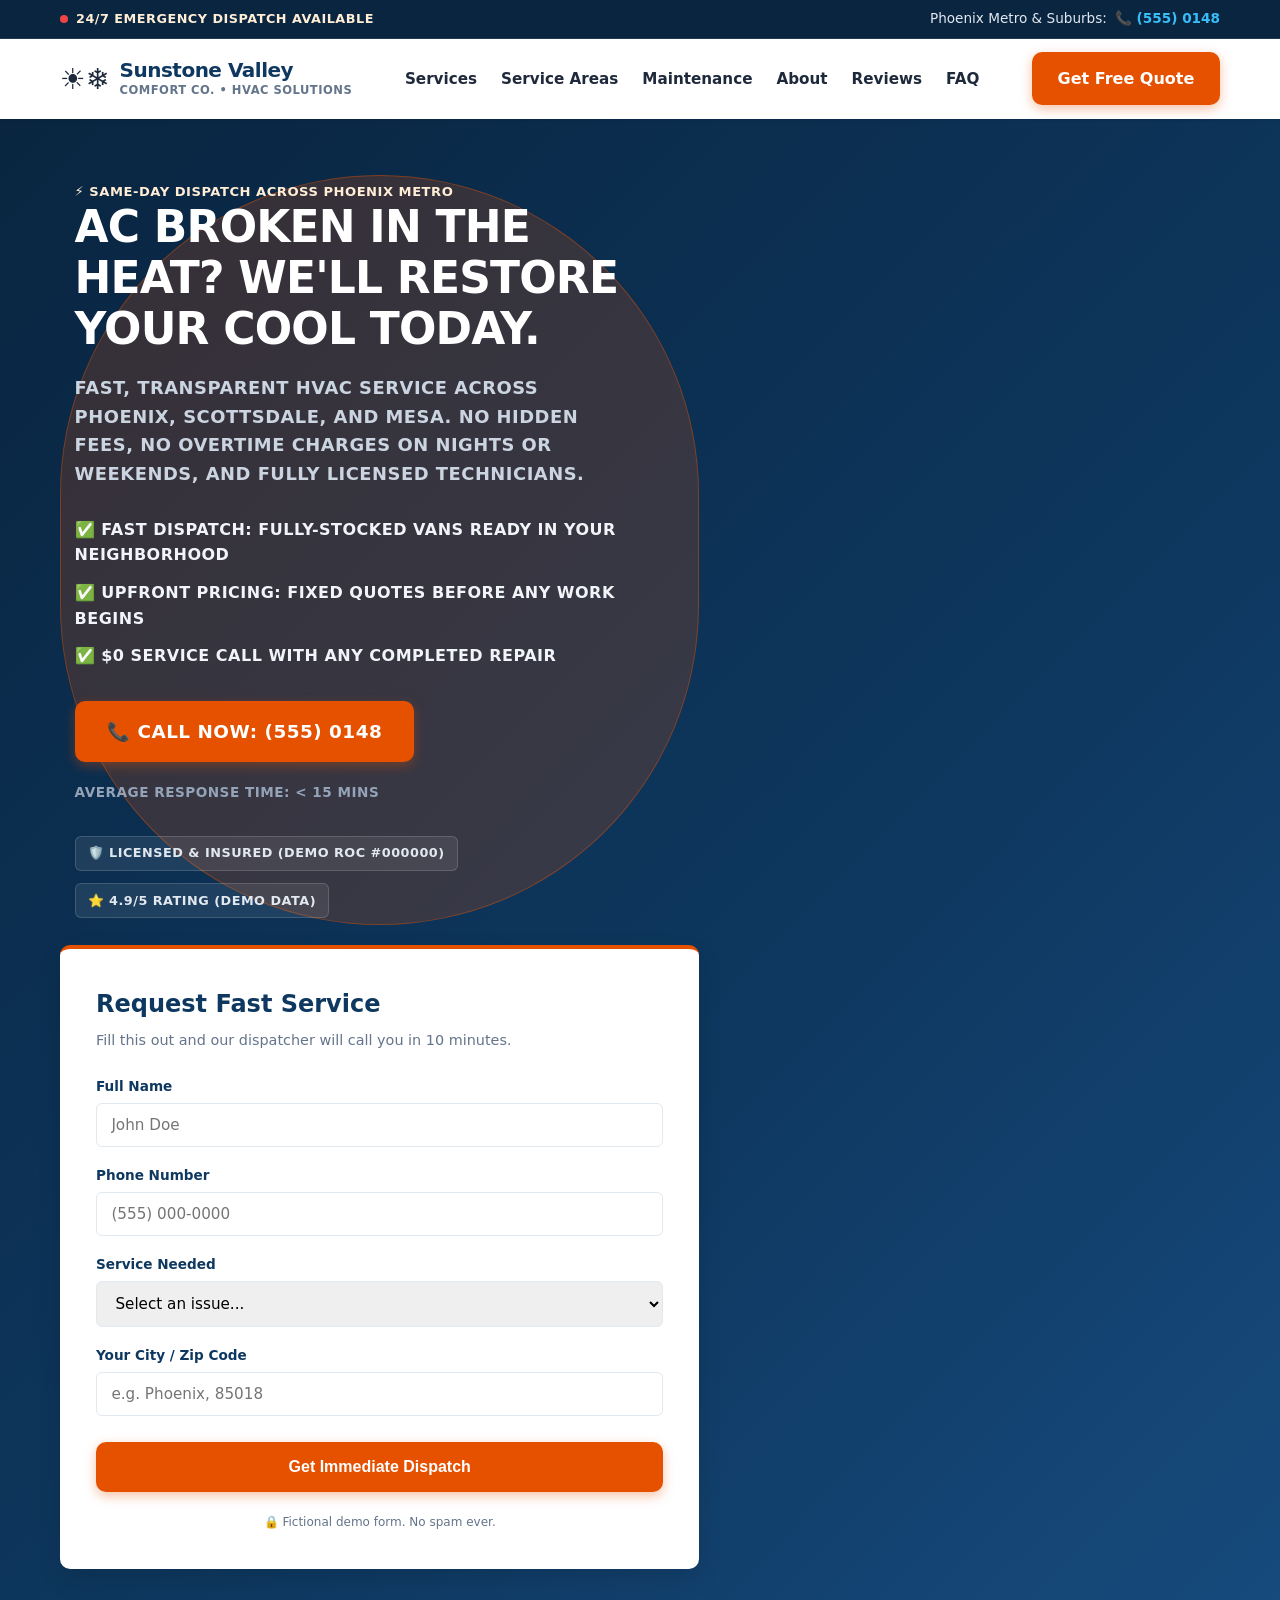
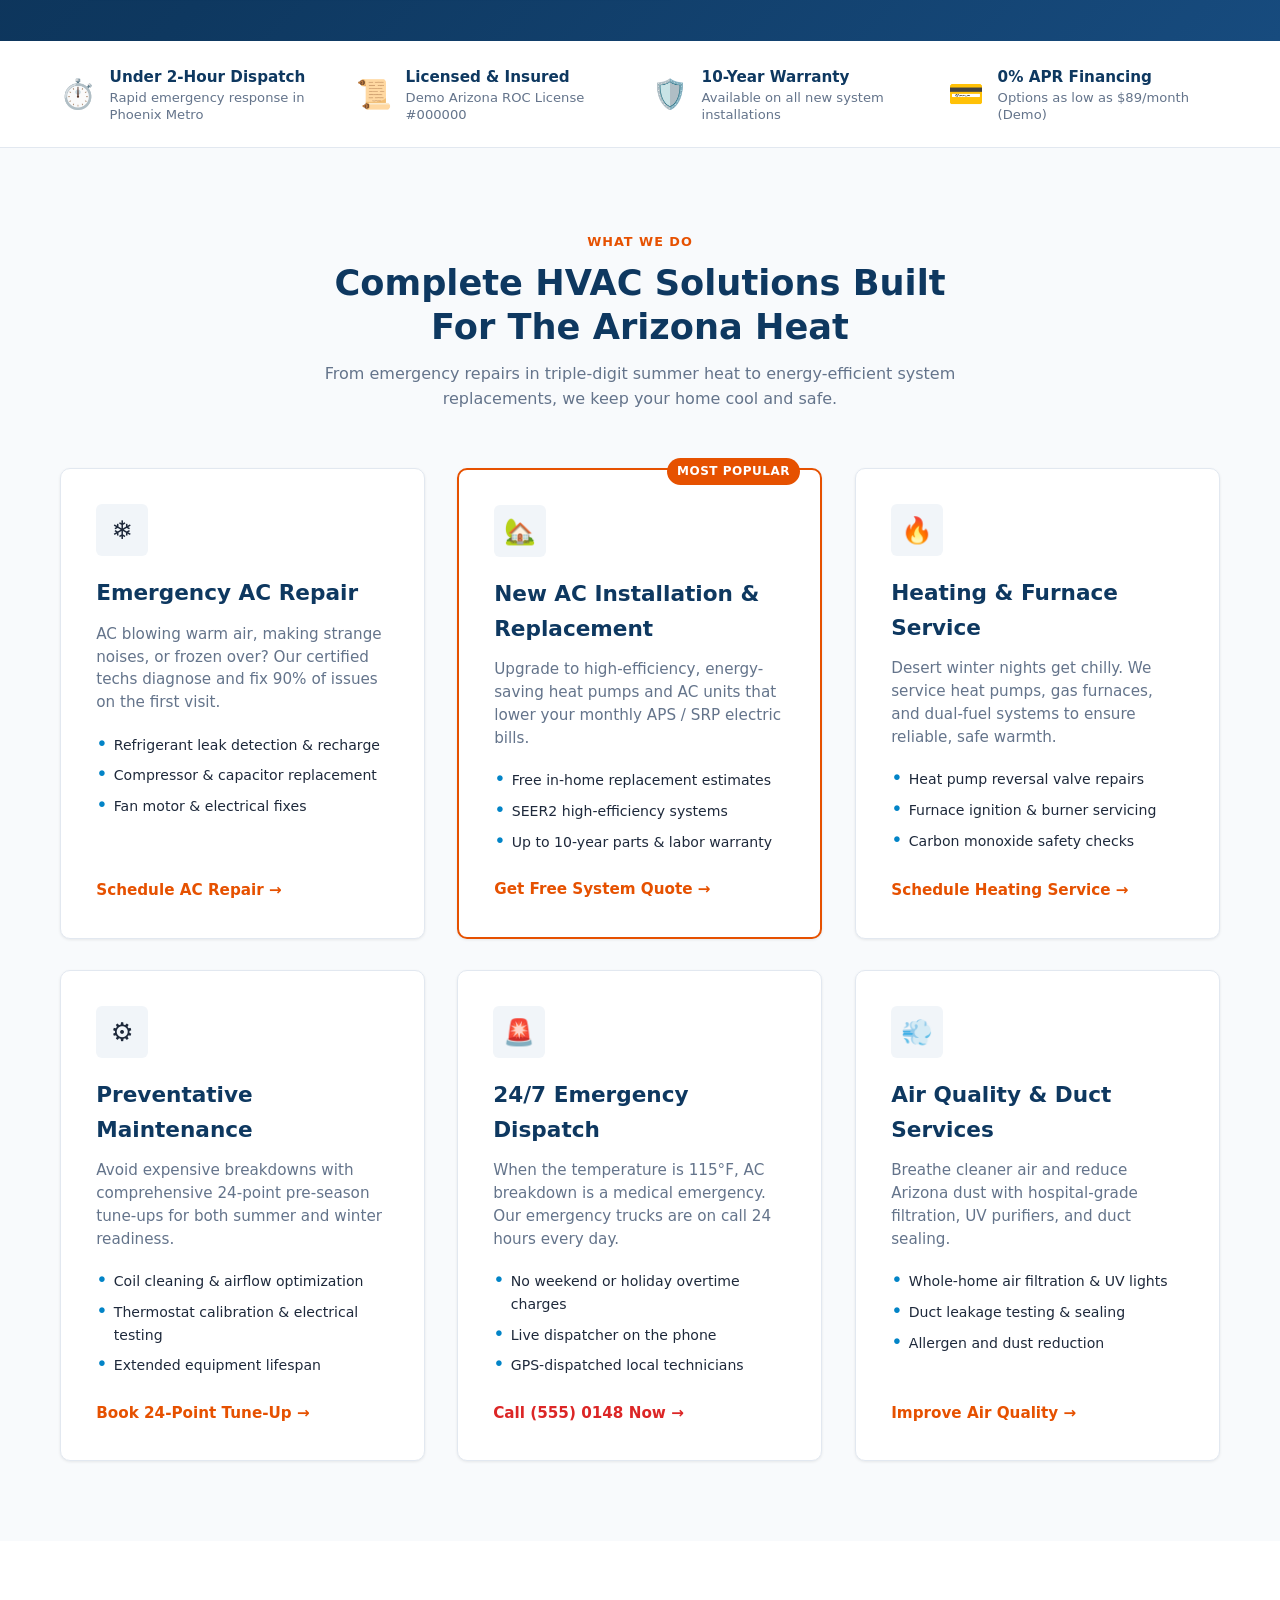
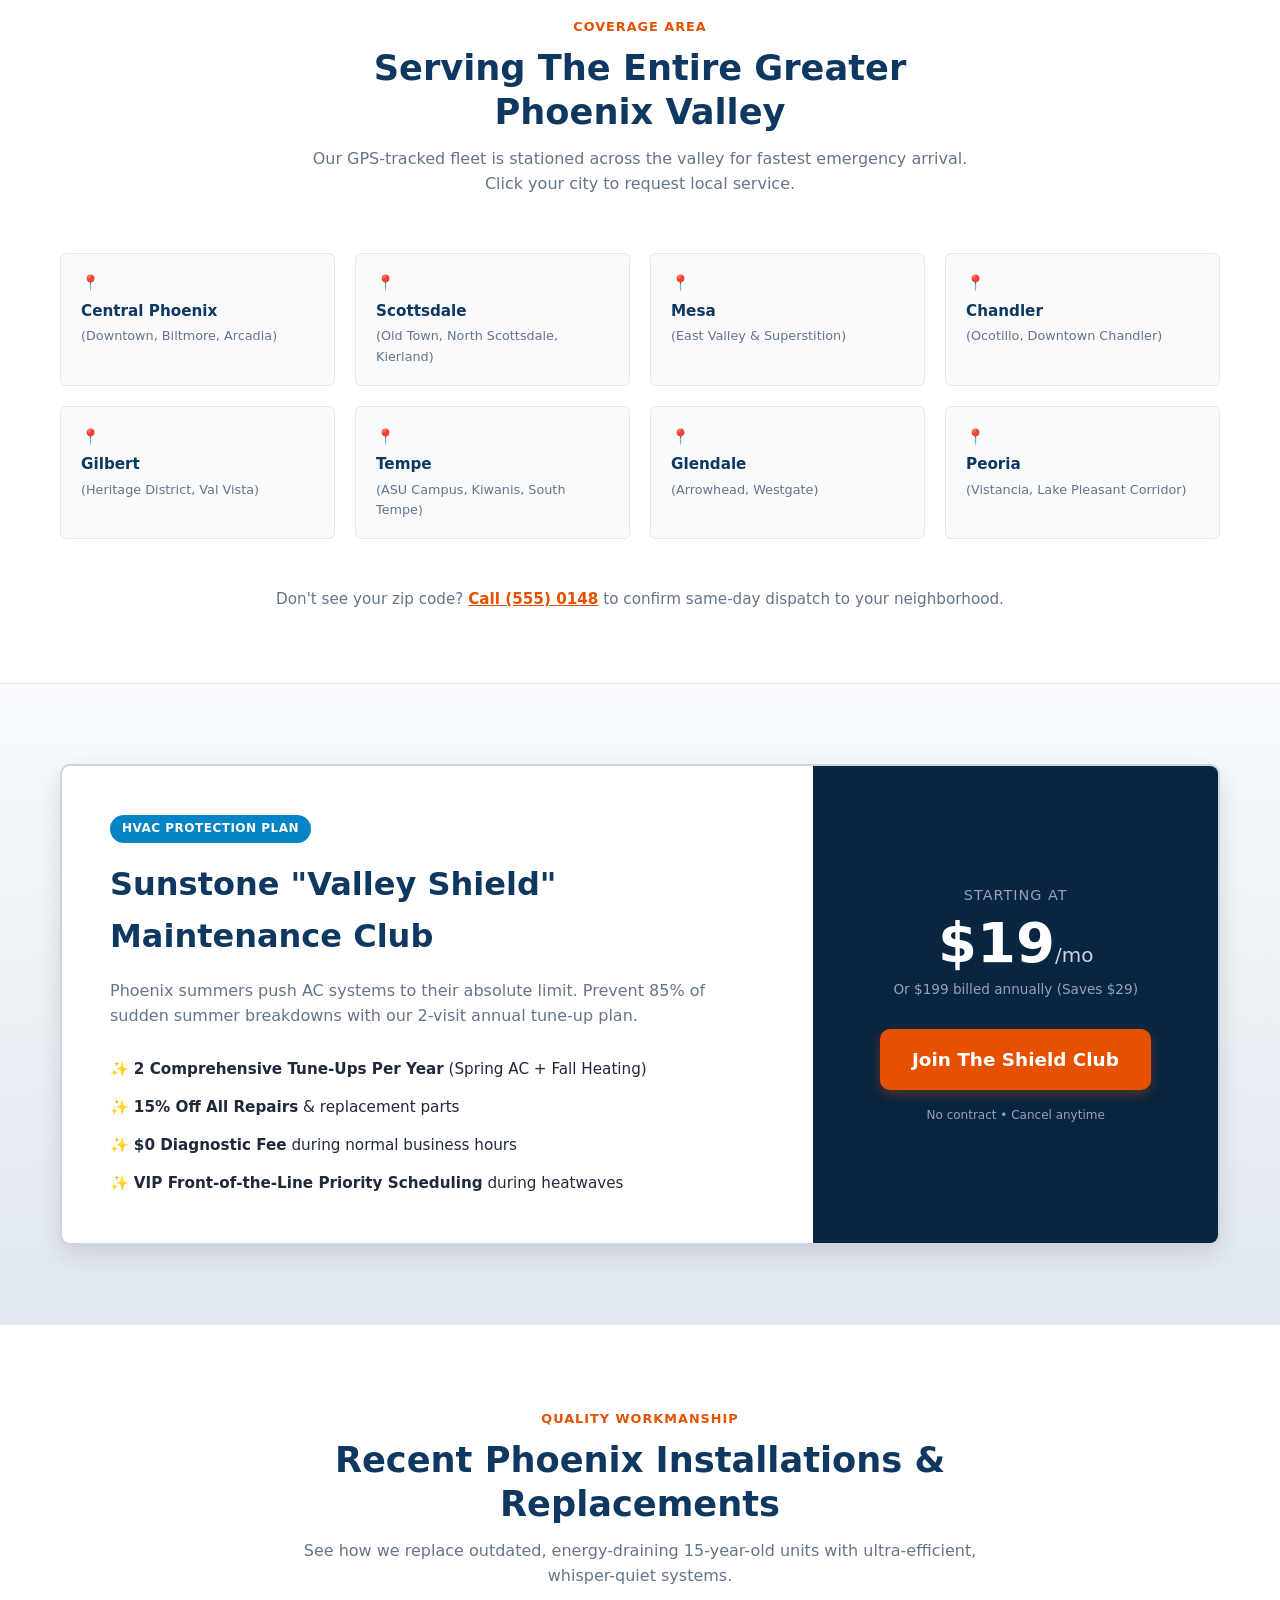
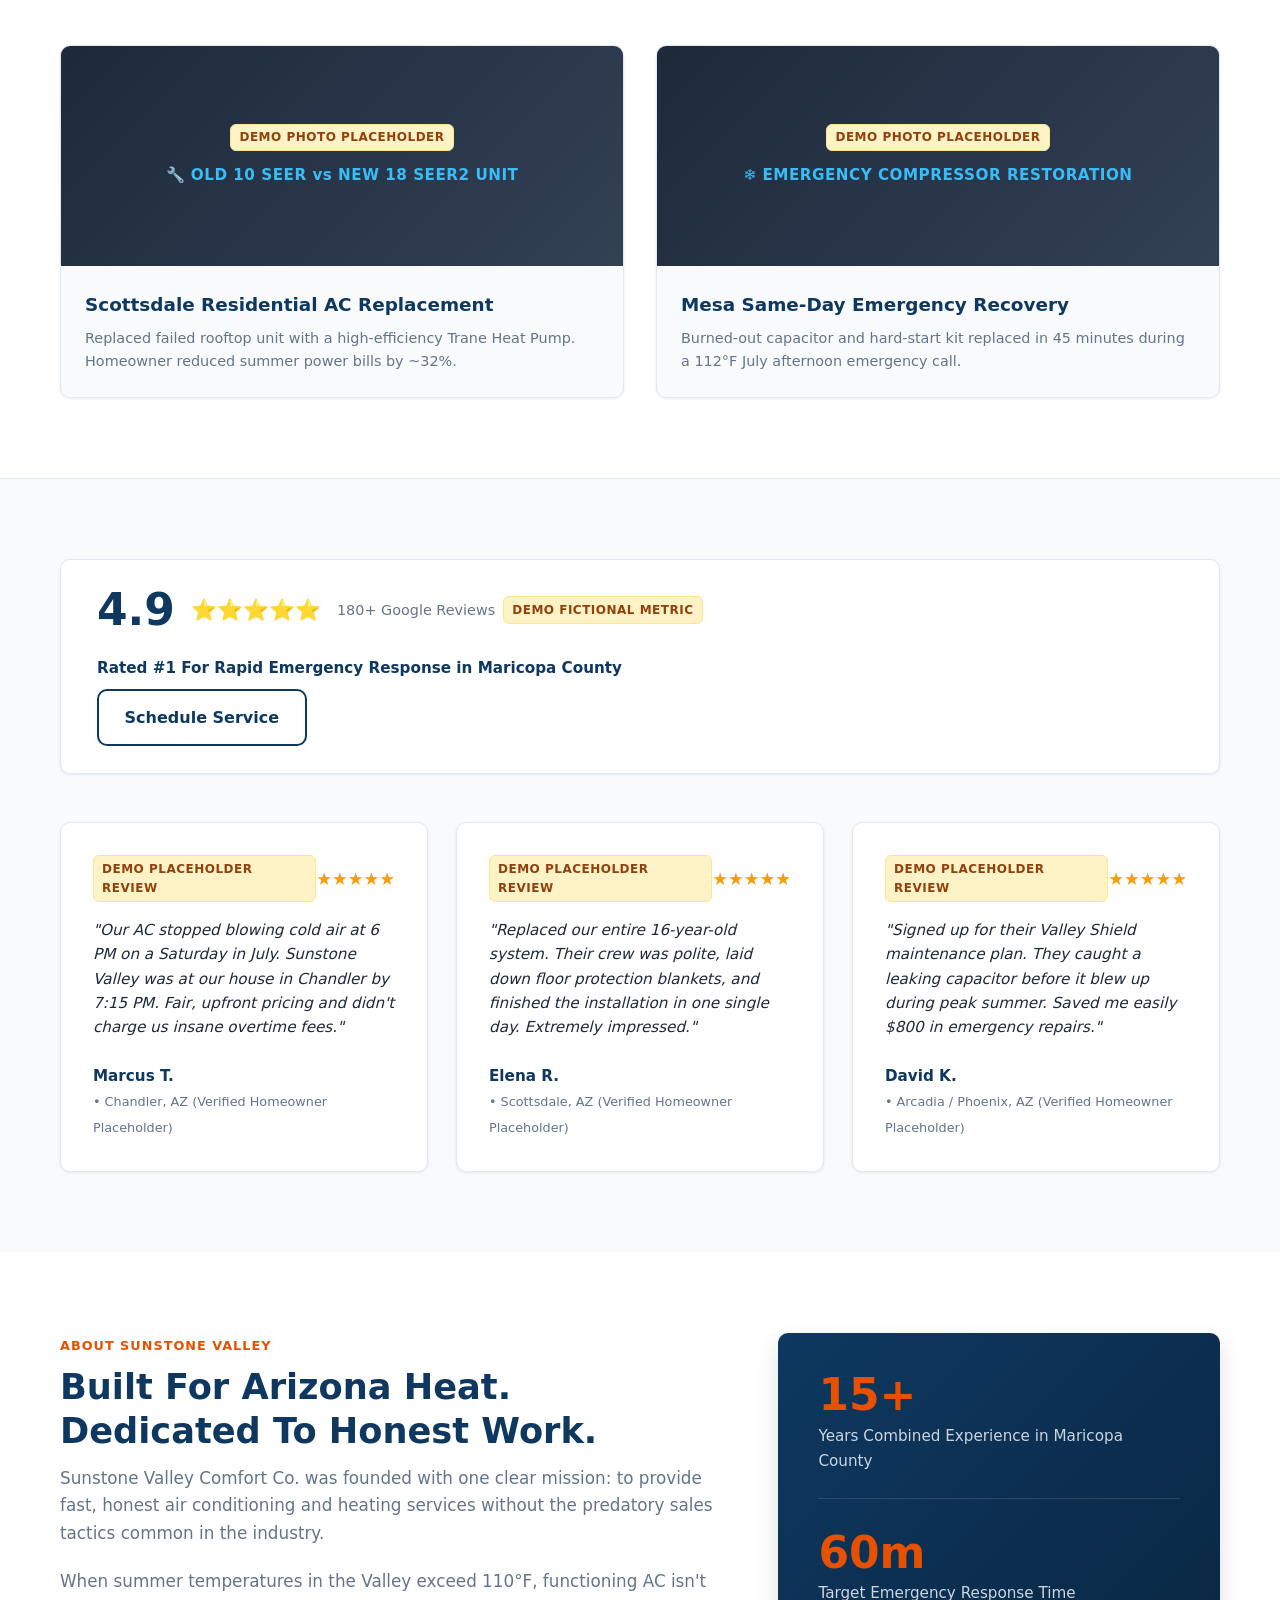
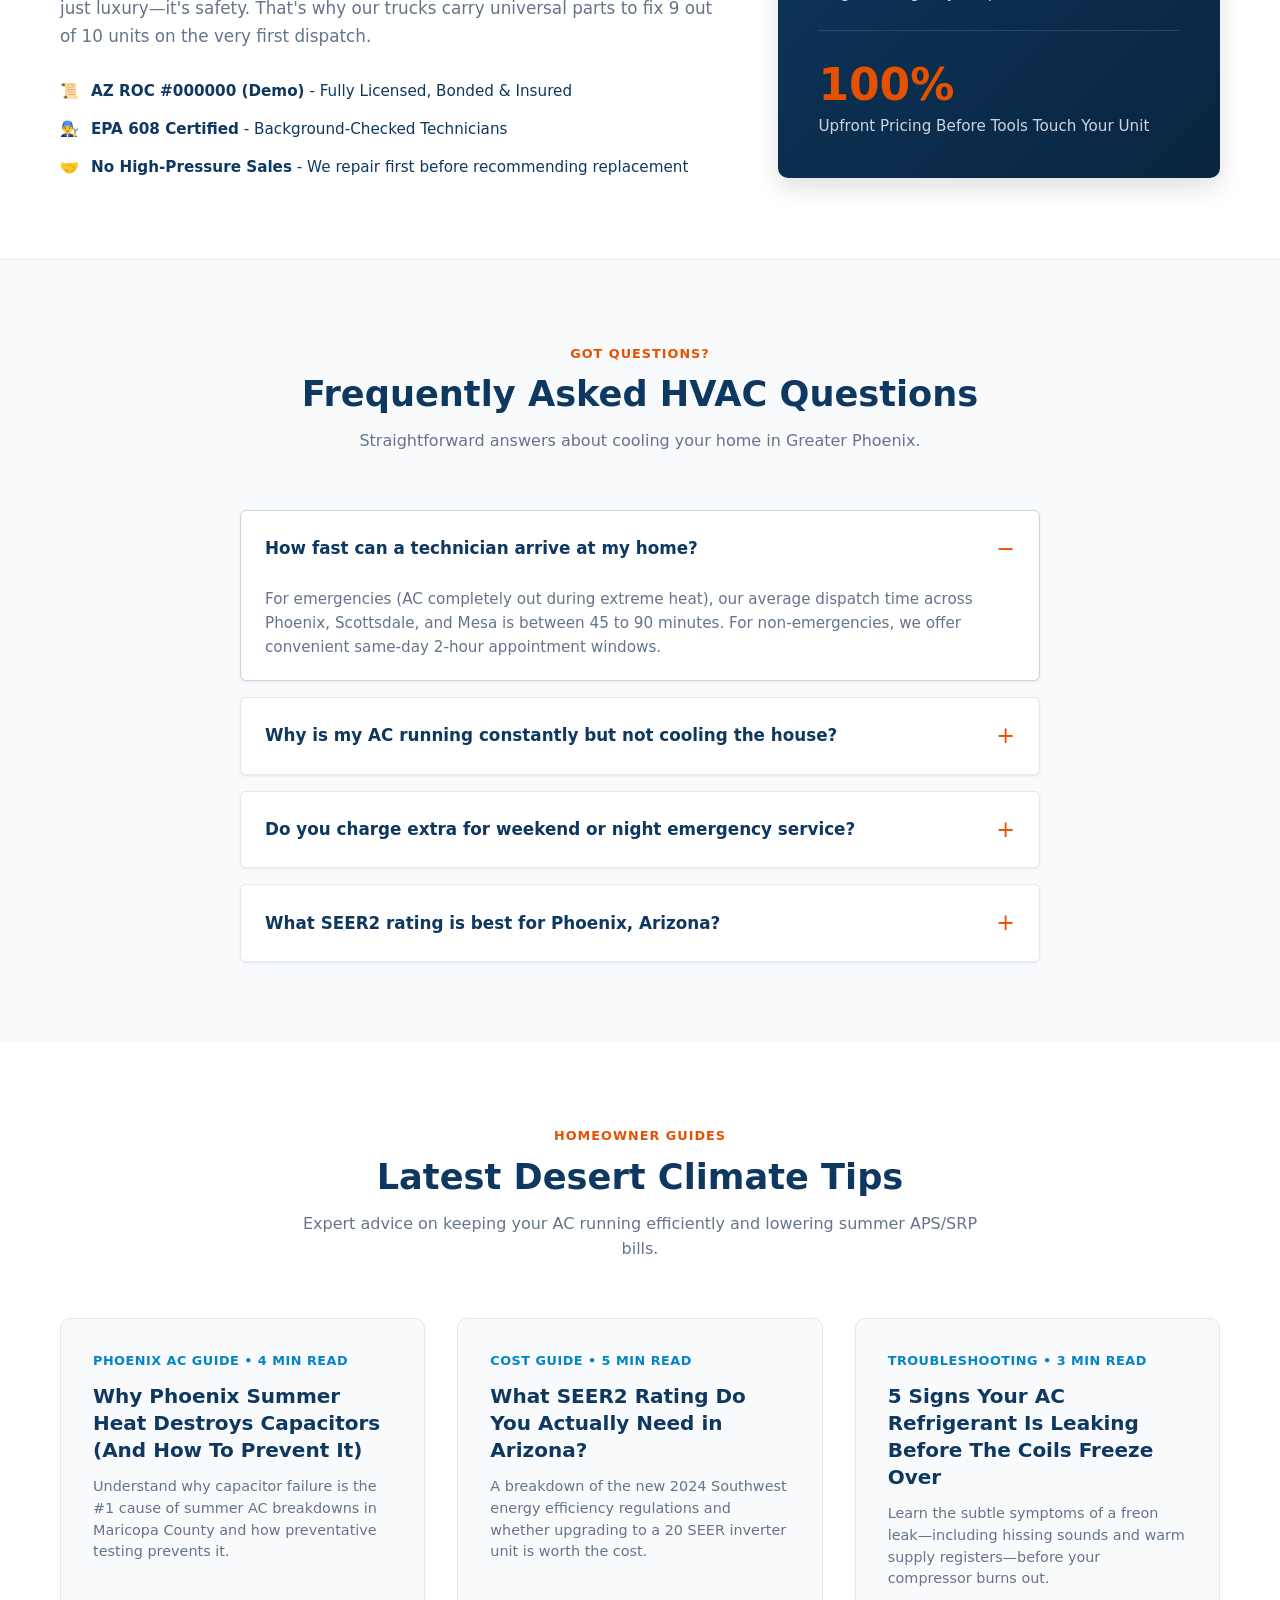
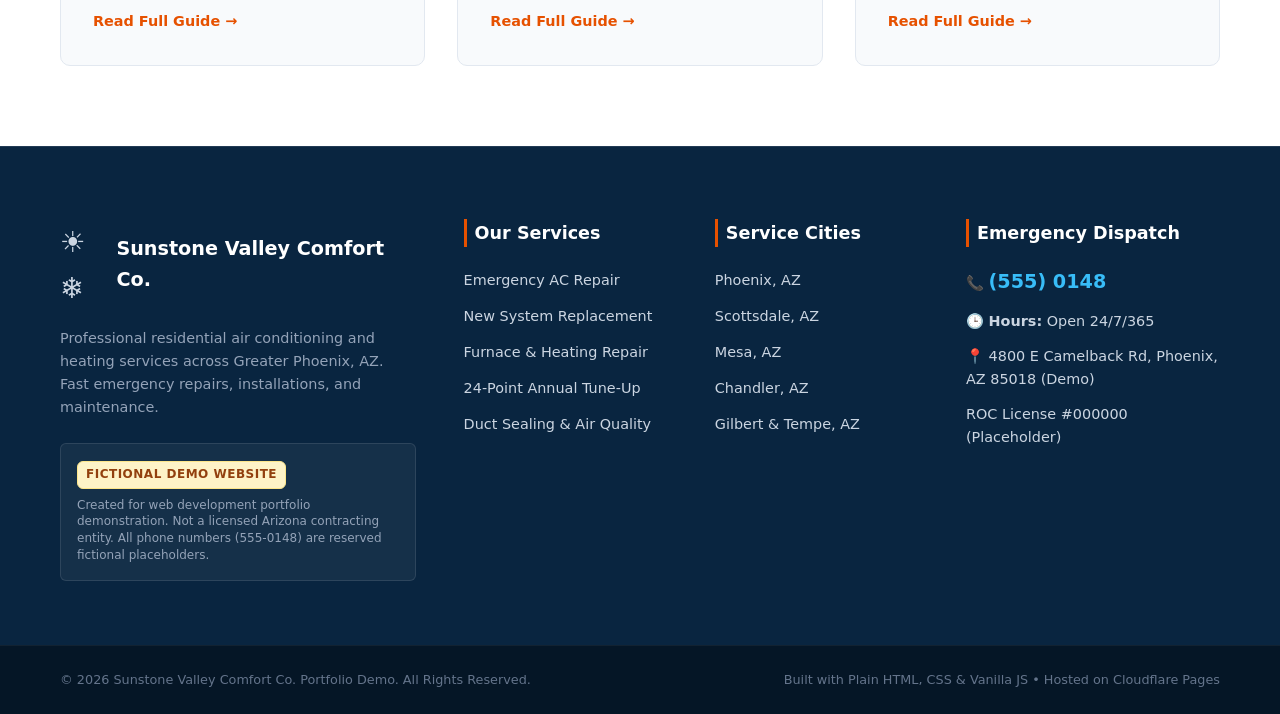
==== commit eb5d18eb: "Perfect mobile typography, single-line logo & chip" ====
--- a/index.html
+++ b/index.html
@@ -6,7 +6,7 @@
   <title>Sunstone Valley Comfort Co. | 24/7 HVAC & AC Repair in Phoenix, AZ</title>
   <meta name="description" content="Fast, reliable 24/7 AC repair, furnace maintenance, and new HVAC installations across Phoenix, Scottsdale, and Mesa. Call (555) 0148 for instant dispatch.">
   <meta name="robots" content="index, follow">
-  
+
   <!-- Crisp SVG Favicon (No external image needed, zero load time) -->
   <link rel="icon" type="image/svg+xml" href="data:image/svg+xml,%3Csvg xmlns='http://www.w3.org/2000/svg' viewBox='0 0 32 32'%3E%3Crect width='32' height='32' rx='8' fill='%230e3860'/%3E%3Ctext x='50%25' y='55%25' dominant-baseline='middle' text-anchor='middle' font-size='18'%3E❄️%3C/text%3E%3C/svg%3E">
 
@@ -102,8 +102,7 @@
         <!-- Left: Value Proposition & Emergency Hook -->
         <div class="hero-content">
           <div class="hero-urgency-chip">
-            ⚡ Same-Day Service Guaranteed Across Greater Phoenix
-          </div>
+            ⚡ Same-Day Dispatch Across Phoenix Metro
           <h1 class="hero-title">
             AC Broken In The Heat? We'll Restore Your Cool Today.
           </h1>
--- a/css/style.css
+++ b/css/style.css
@@ -1363,50 +1363,75 @@
   }
 }
 /* ==========================================================================
-   MOBILE HEADER POLISH (Compact, Sleek & App-Like)
+   MOBILE SCREEN PERFECTION (100% Single-Line Clean Layout)
    ========================================================================== */
 
 @media (max-width: 600px) {
-  /* Header ki vertical padding kam karo taaki compact dikhe */
+  /* Header Height Compact */
   .site-header {
     padding-block: 0.35rem;
   }
   
   .header-flex {
-    padding-block: 0.35rem;
-    gap: 0.5rem;
-  }
-
-  /* Logo icon ko subtle aur proportional banao */
+    padding-block: 0.25rem;
+    gap: 0.4rem;
+  }
+
+  /* Logo: Sun & Snowflake ek hi line me rahenge */
+  .brand-logo {
+    gap: 0.45rem;
+    align-items: center;
+  }
+
   .logo-icon {
-    font-size: 1.35rem;
-  }
-
-  /* Company name ko phone screen ke mutabiq scale karo */
+    display: inline-flex;
+    align-items: center;
+    white-space: nowrap;
+    font-size: 1.15rem;
+    line-height: 1;
+  }
+
+  /* Brand Text: Single Line me Fit */
   .company-name {
-    font-size: 1.05rem;
+    font-size: 1.02rem;
+    line-height: 1.1;
+    white-space: nowrap;
   }
 
   .company-tagline {
-    font-size: 0.62rem;
+    font-size: 0.58rem;
+    white-space: nowrap; /* Ab 'Solutions' agli line me nahi tootega */
     letter-spacing: 0.2px;
-  }
-
-  /* Button ko ek single clean line me compact pill banao */
+    line-height: 1.1;
+  }
+
+  /* CTA Button Compact */
   .header-cta .btn {
-    padding: 0.45rem 0.85rem;
-    font-size: 0.78rem;
-    white-space: nowrap; /* Do line me tootna band */
+    padding: 0.45rem 0.75rem;
+    font-size: 0.76rem;
+    white-space: nowrap;
     border-radius: var(--radius-sm);
   }
 
-  /* Hero section title phone par balance ho */
+  /* Chip: Ek line me clean pill */
+  .hero-urgency-chip {
+    font-size: 0.72rem;
+    padding: 0.28rem 0.7rem;
+    white-space: nowrap;
+    margin-bottom: 0.85rem;
+    letter-spacing: 0.2px;
+  }
+
+  /* Main Title: Exact 2 Clean Lines */
   .hero-title {
-    font-size: 1.85rem;
-    line-height: 1.2;
+    font-size: 1.55rem;
+    line-height: 1.25;
+    margin-bottom: 0.85rem;
   }
 
   .hero-subtitle {
-    font-size: 0.95rem;
+    font-size: 0.9rem;
+    line-height: 1.5;
+    margin-bottom: 1.25rem;
   }
 }
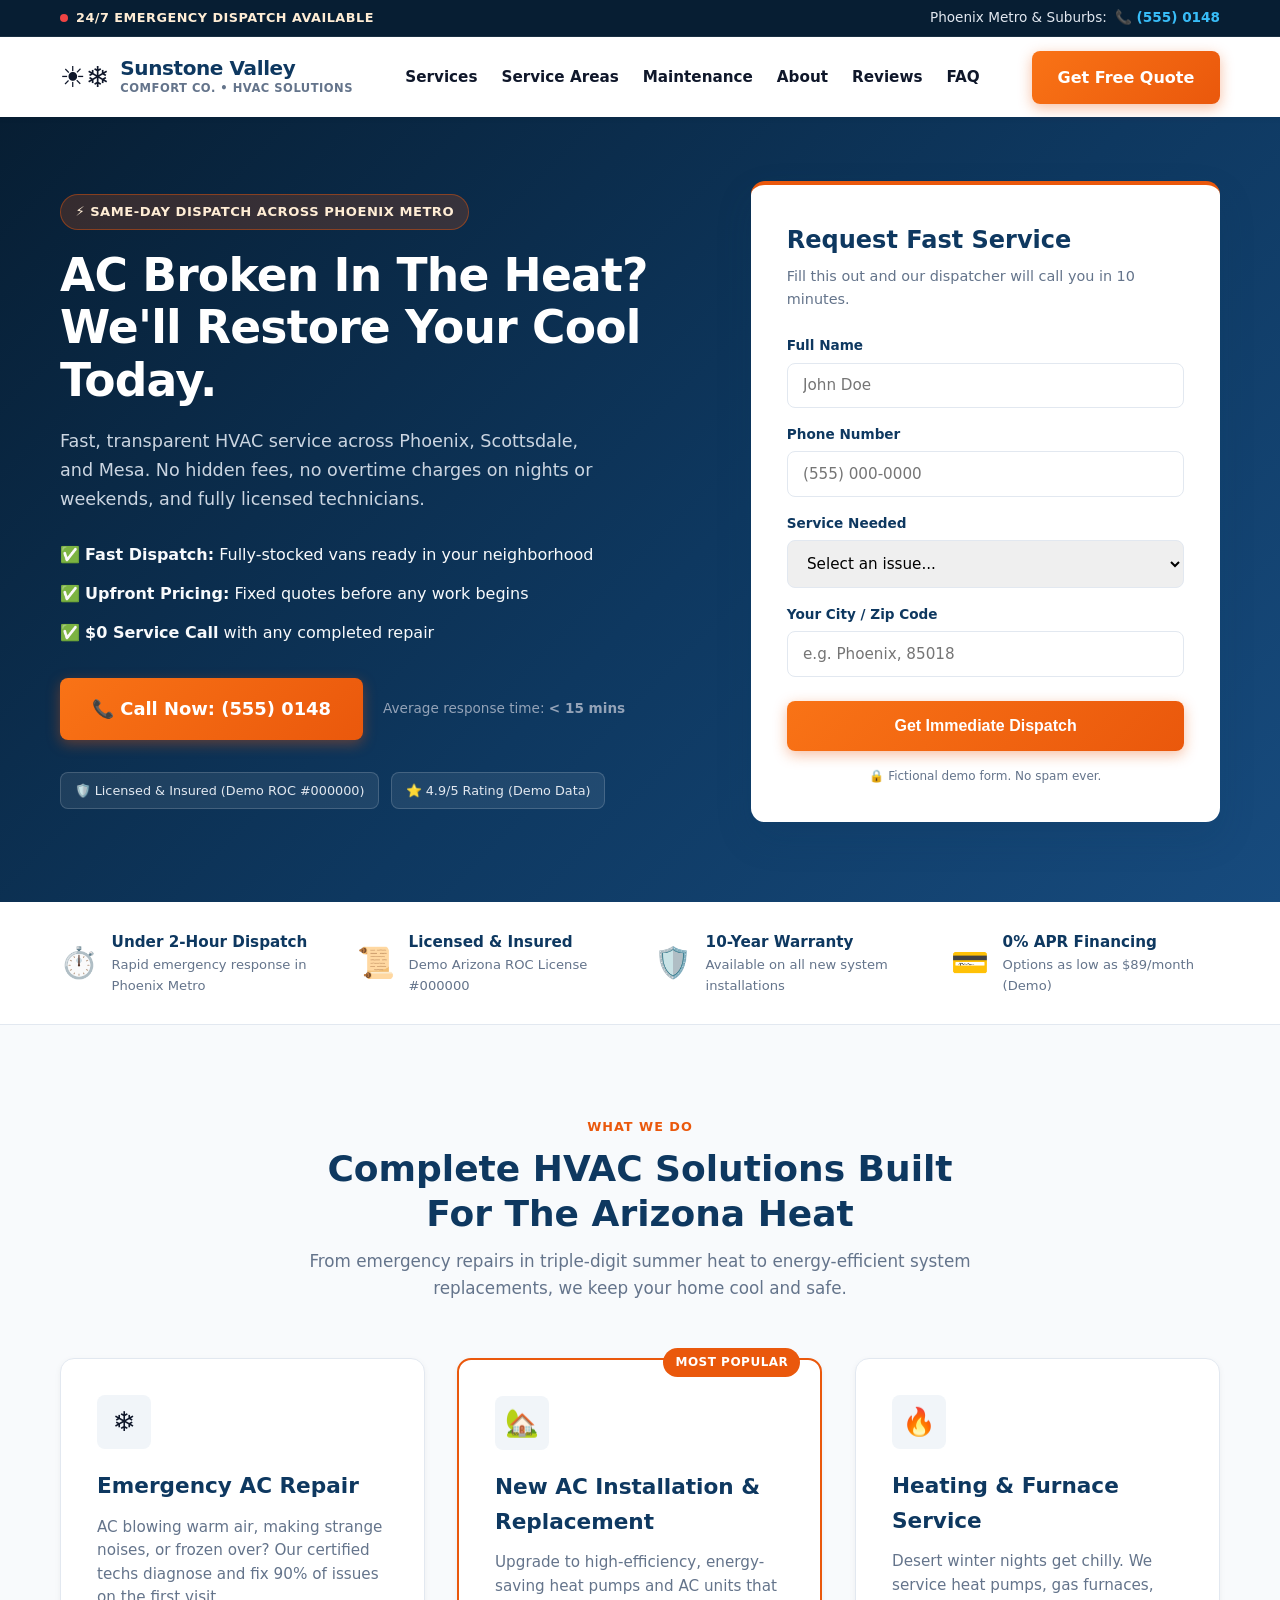
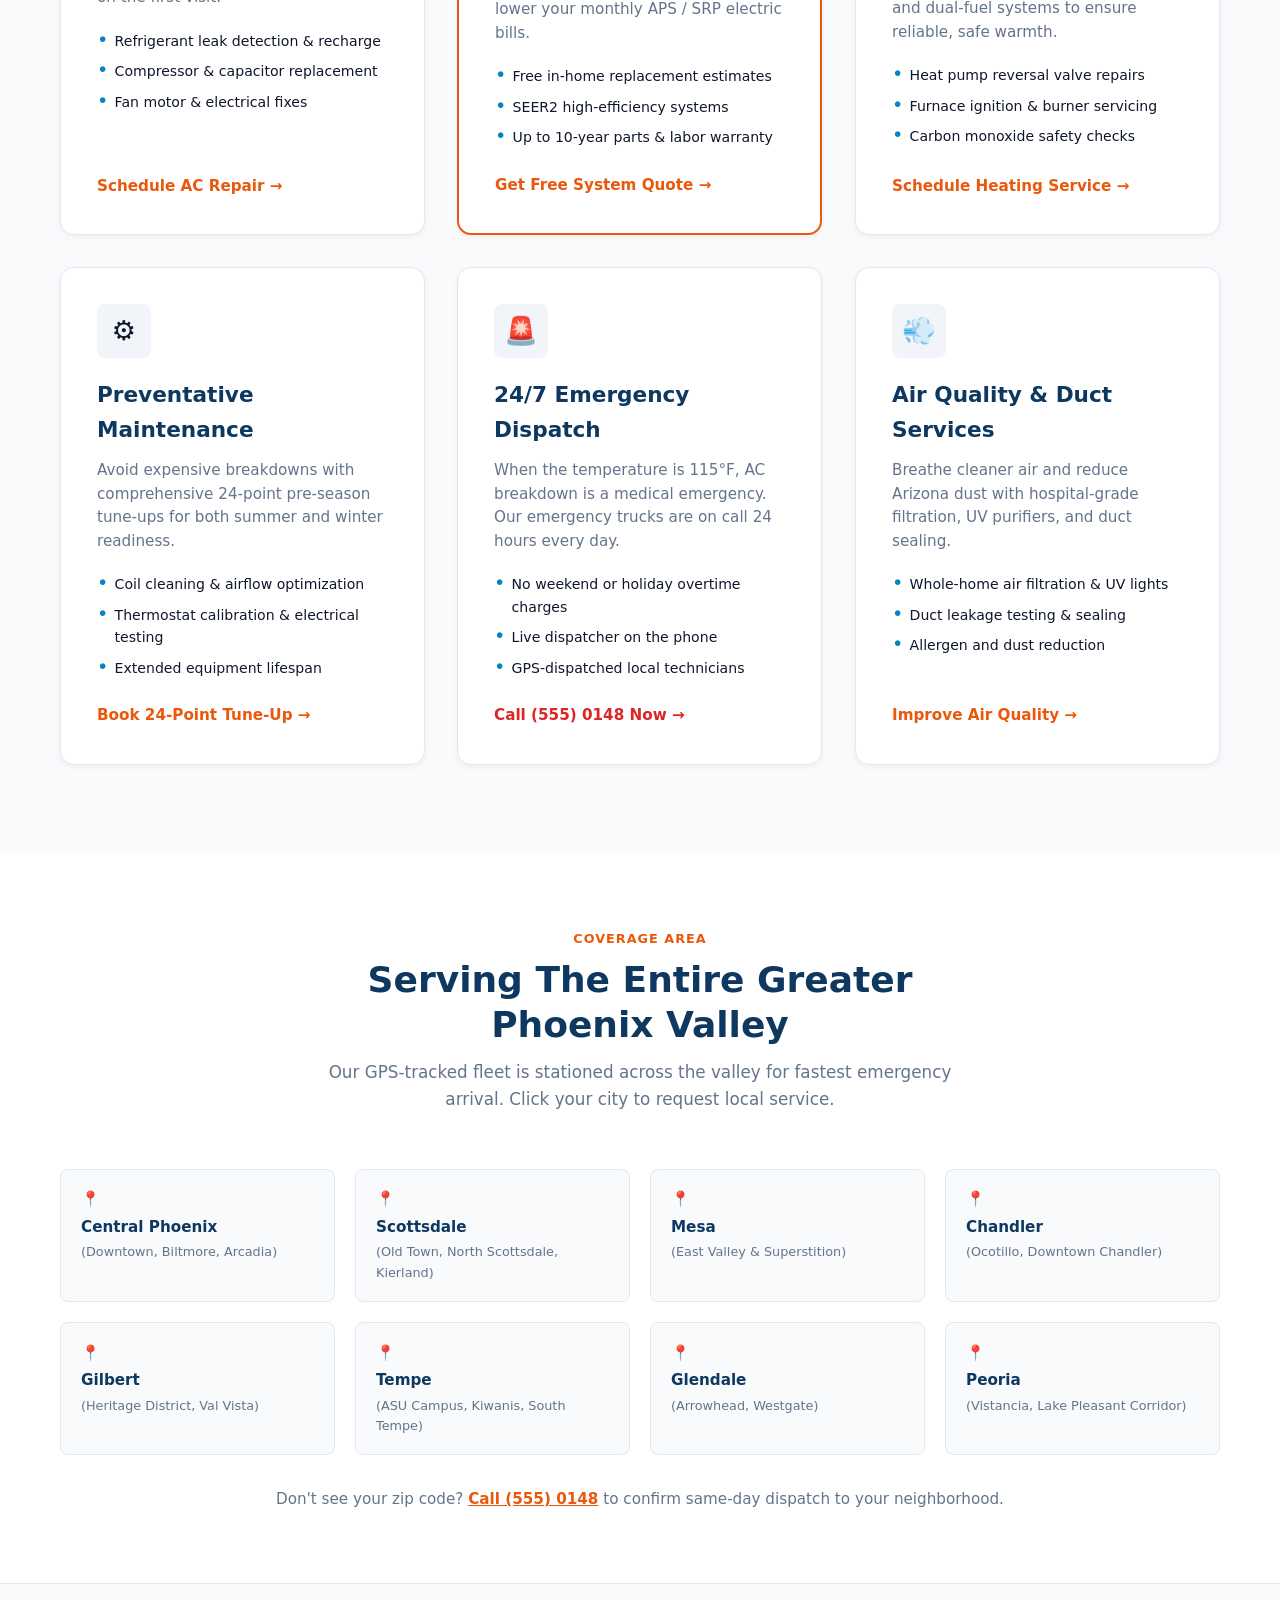
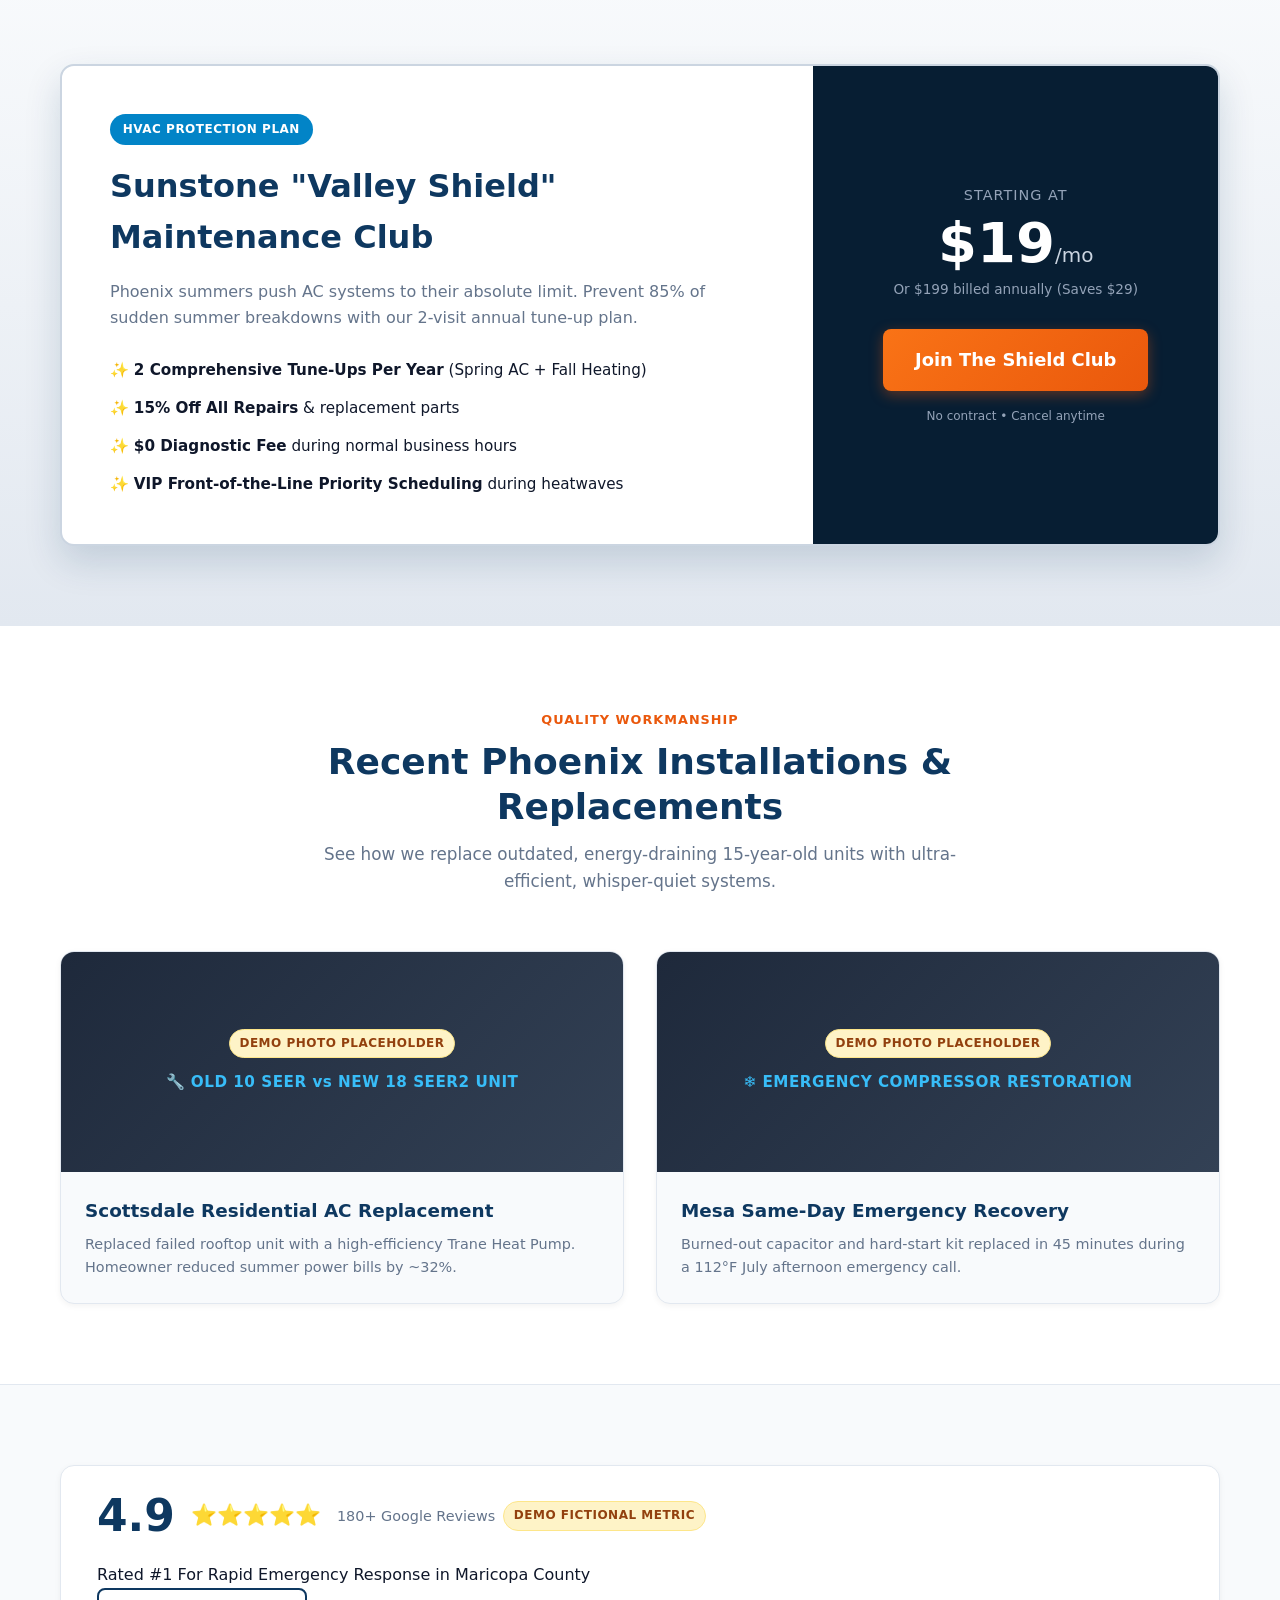
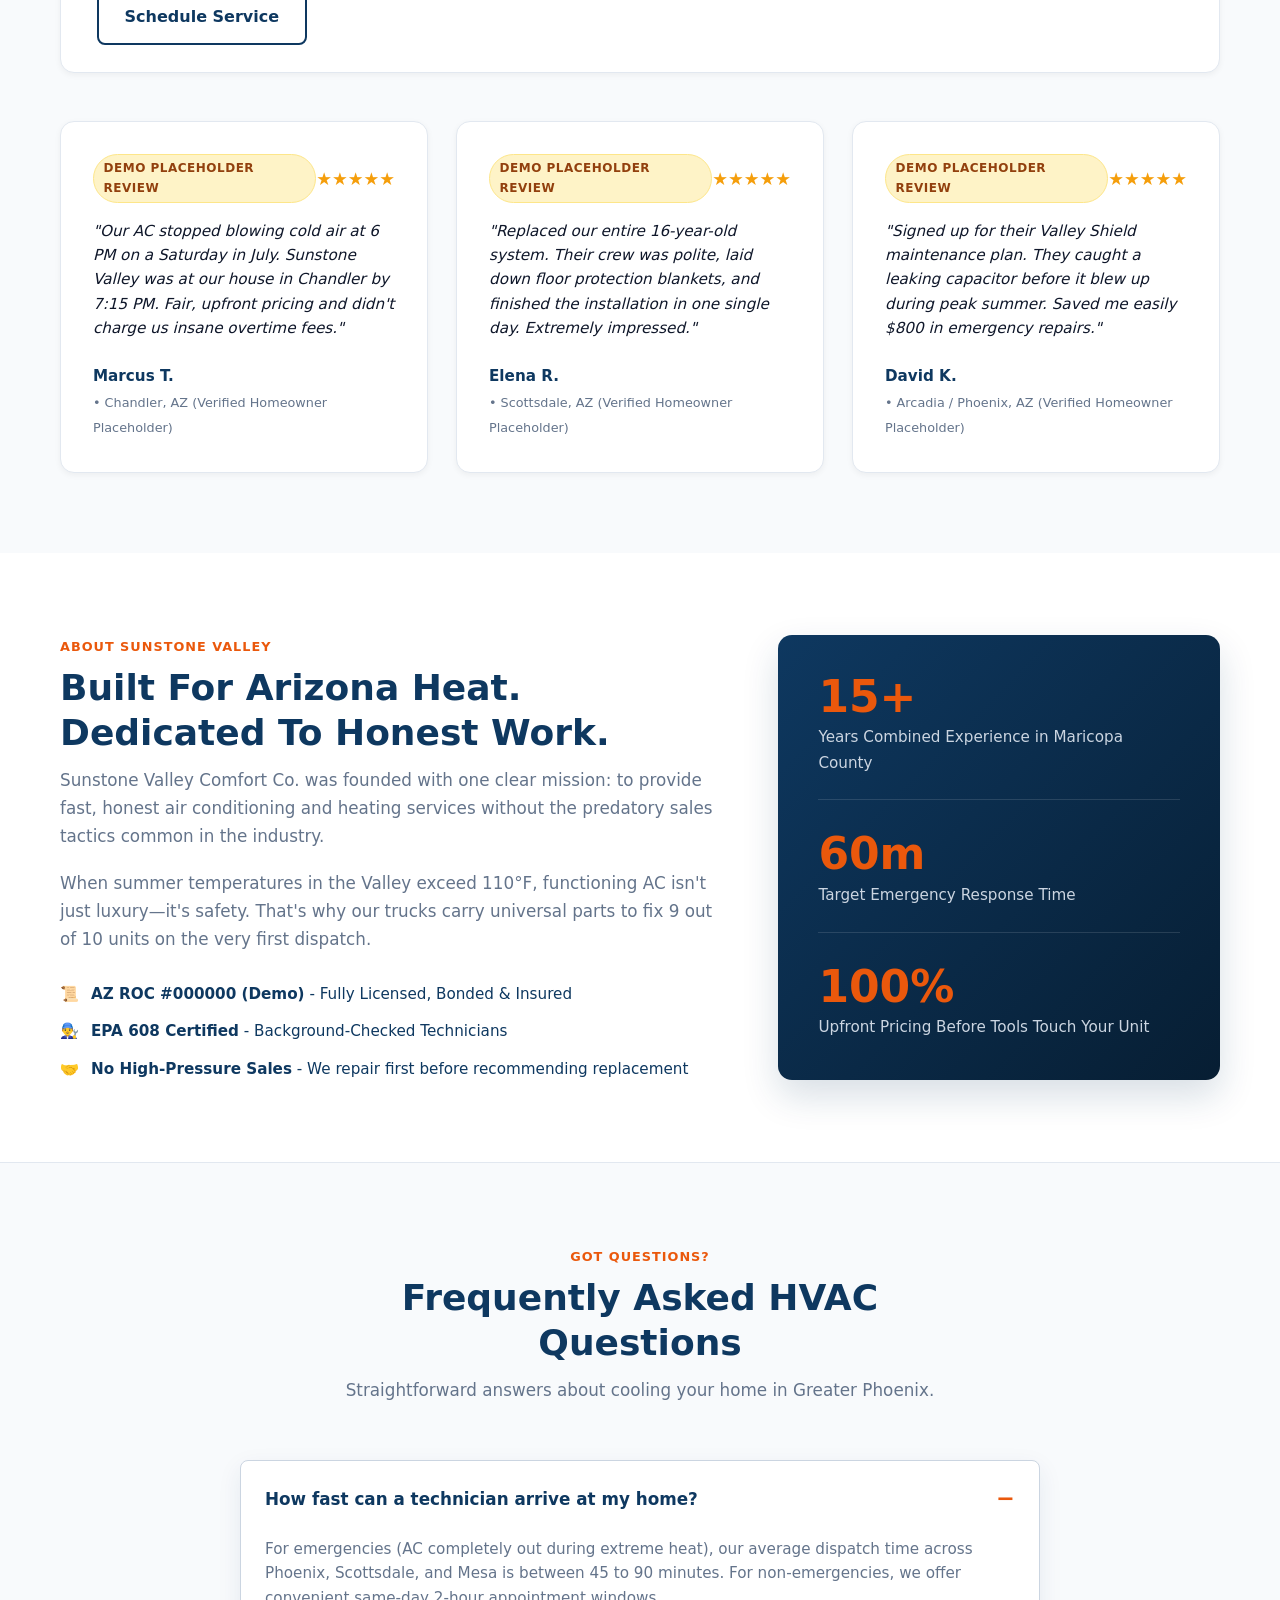
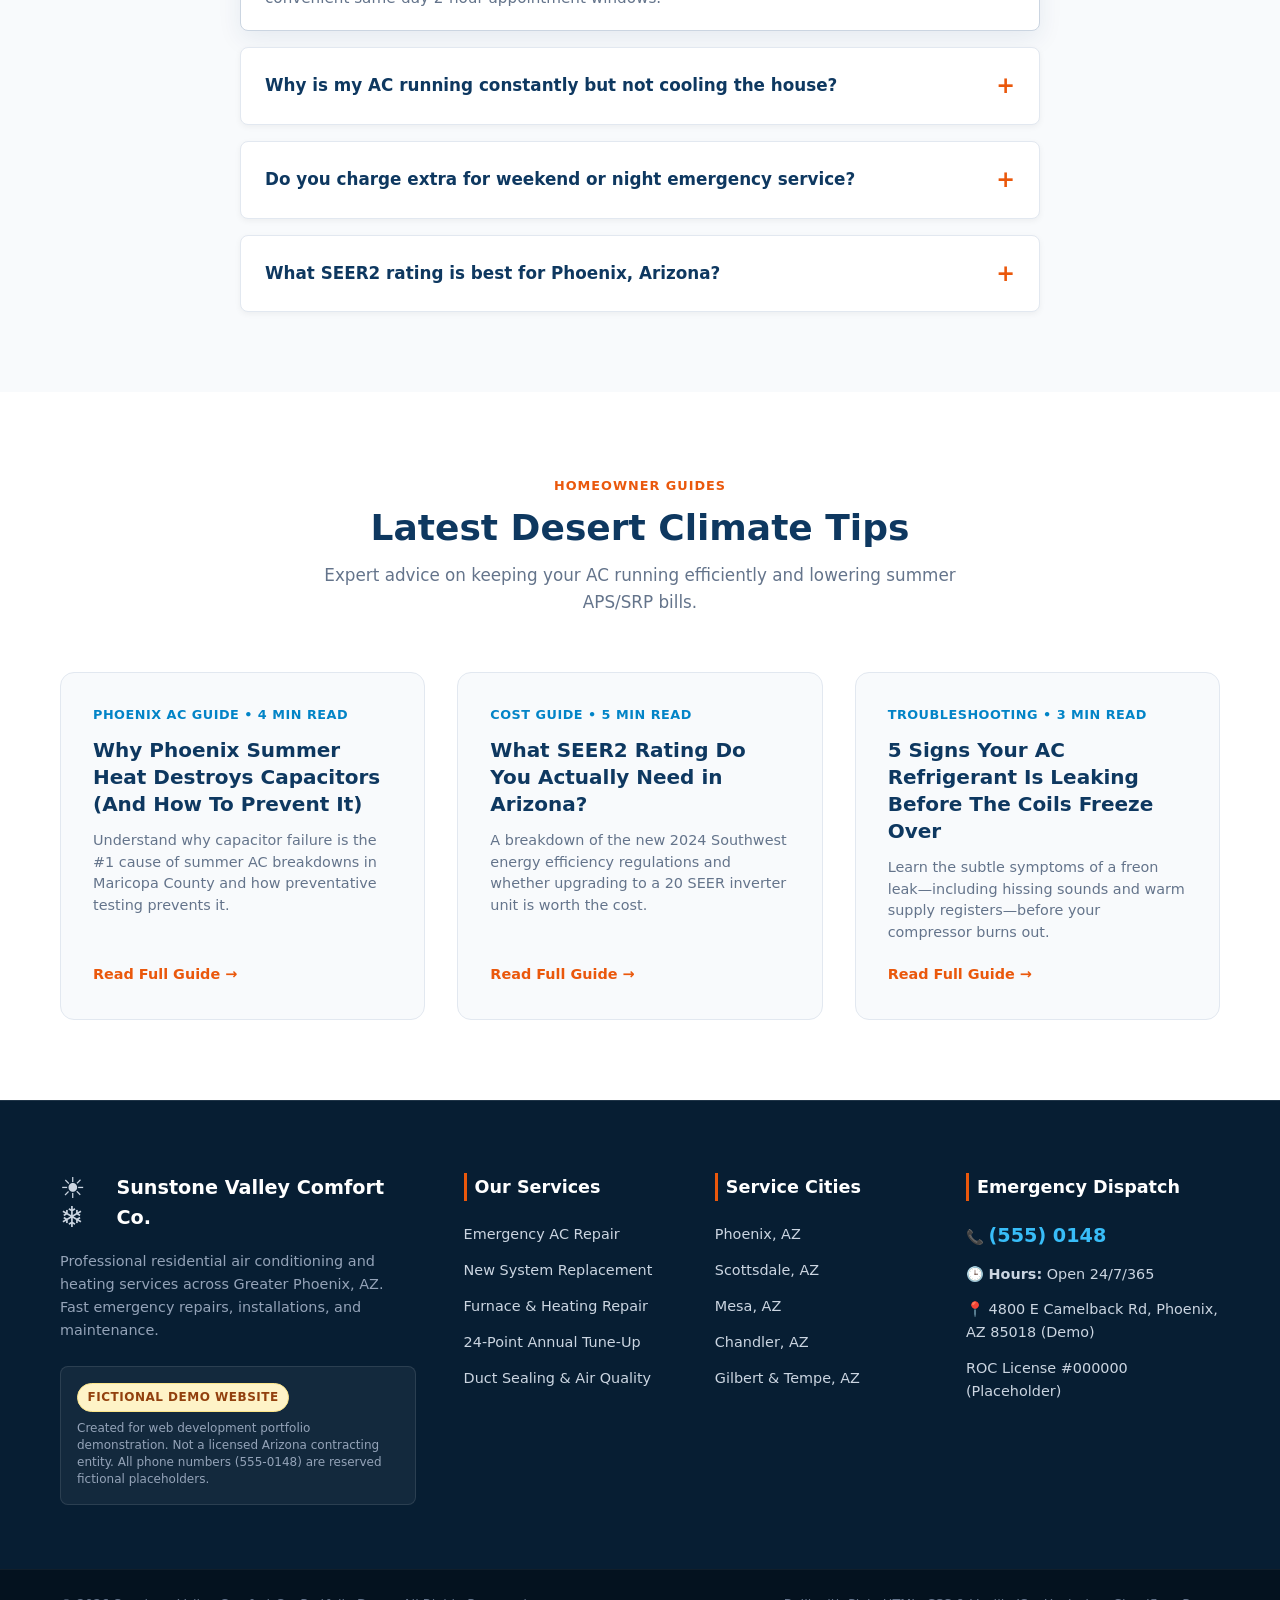
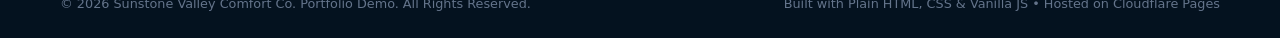
==== commit 7b9fdebc: "Replace index.html with pristine zero-circle layout" ====
--- a/index.html
+++ b/index.html
@@ -4,16 +4,16 @@
   <meta charset="UTF-8">
   <meta name="viewport" content="width=device-width, initial-scale=1.0">
   <title>Sunstone Valley Comfort Co. | 24/7 HVAC & AC Repair in Phoenix, AZ</title>
-  <meta name="description" content="Fast, reliable 24/7 AC repair, furnace maintenance, and new HVAC installations across Phoenix, Scottsdale, and Mesa. Call (555) 0148 for instant dispatch.">
+  <meta name="description" content="Fast, reliable 24/7 AC repair, heating maintenance, and HVAC installation across Phoenix, Scottsdale, and Mesa. Call (555) 0148 for instant dispatch.">
   <meta name="robots" content="index, follow">
 
-  <!-- Crisp SVG Favicon (No external image needed, zero load time) -->
+  <!-- Crisp SVG Favicon -->
   <link rel="icon" type="image/svg+xml" href="data:image/svg+xml,%3Csvg xmlns='http://www.w3.org/2000/svg' viewBox='0 0 32 32'%3E%3Crect width='32' height='32' rx='8' fill='%230e3860'/%3E%3Ctext x='50%25' y='55%25' dominant-baseline='middle' text-anchor='middle' font-size='18'%3E❄️%3C/text%3E%3C/svg%3E">
 
-  <!-- Stylesheet -->
+  <!-- Master Stylesheet -->
   <link rel="stylesheet" href="css/style.css">
 
-  <!-- LocalBusiness SEO Schema (Google Local Ranking ke liye) -->
+  <!-- LocalBusiness SEO Schema -->
   <script type="application/ld+json">
   {
     "@context": "https://schema.org",
@@ -50,7 +50,7 @@
 </head>
 <body>
 
-  <!-- 1. Top Emergency Bar (Conversion Driver) -->
+  <!-- 1. Top Emergency Bar -->
   <aside class="top-bar" aria-label="Emergency Announcement">
     <div class="container top-bar-flex">
       <div class="emergency-badge">
@@ -67,7 +67,6 @@
   <!-- 2. Main Navigation Header -->
   <header class="site-header">
     <div class="container header-flex">
-      <!-- Logo / Brand -->
       <a href="index.html" class="brand-logo">
         <span class="logo-icon">☀️❄️</span>
         <div class="logo-text">
@@ -76,7 +75,6 @@
         </div>
       </a>
 
-      <!-- Desktop Navigation Links -->
       <nav class="main-nav" aria-label="Main Navigation">
         <ul>
           <li><a href="#services">Services</a></li>
@@ -88,21 +86,22 @@
         </ul>
       </nav>
 
-      <!-- Action Button -->
       <div class="header-cta">
         <a href="#quote-form" class="btn btn-primary">Get Free Quote</a>
       </div>
     </div>
   </header>
-<!-- 3. Hero Section (Above The Fold Conversion Engine) -->
+
+  <!-- 3. Hero Section (Clean 2-Column Grid) -->
   <main>
     <section class="hero-section">
       <div class="container hero-grid">
         
-        <!-- Left: Value Proposition & Emergency Hook -->
+        <!-- Left Column: Copy & Actions -->
         <div class="hero-content">
           <div class="hero-urgency-chip">
             ⚡ Same-Day Dispatch Across Phoenix Metro
+          </div>
           <h1 class="hero-title">
             AC Broken In The Heat? We'll Restore Your Cool Today.
           </h1>
@@ -110,14 +109,12 @@
             Fast, transparent HVAC service across Phoenix, Scottsdale, and Mesa. No hidden fees, no overtime charges on nights or weekends, and fully licensed technicians.
           </p>
 
-          <!-- Core Benefits List -->
           <ul class="hero-features">
             <li>✅ <strong>Fast Dispatch:</strong> Fully-stocked vans ready in your neighborhood</li>
             <li>✅ <strong>Upfront Pricing:</strong> Fixed quotes before any work begins</li>
             <li>✅ <strong>$0 Service Call</strong> with any completed repair</li>
           </ul>
 
-          <!-- Call Action -->
           <div class="hero-actions">
             <a href="tel:5550148" class="btn btn-primary btn-large">
               📞 Call Now: (555) 0148
@@ -125,24 +122,22 @@
             <span class="call-subtext">Average response time: <strong>&lt; 15 mins</strong></span>
           </div>
 
-          <!-- Trust Badges (Fictional/Demo) -->
           <div class="trust-pill-group">
             <span class="trust-pill">🛡️ Licensed &amp; Insured (Demo ROC #000000)</span>
             <span class="trust-pill">⭐ 4.9/5 Rating (Demo Data)</span>
           </div>
         </div>
 
-        <!-- Right: Instant Quote Form Card -->
+        <!-- Right Column: Lead Form Card -->
         <div class="hero-form-card" id="quote-form">
           <div class="form-header">
             <h3>Request Fast Service</h3>
             <p>Fill this out and our dispatcher will call you in 10 minutes.</p>
           </div>
 
-          <!-- Web3Forms Integration -->
           <form action="https://api.web3forms.com/submit" method="POST" class="quote-form">
-            <!-- Access Key Placeholder (Baad me apna free key daal sakte ho) -->
-            <input type="hidden" name="access_key" value="ae4a9811-1750-4e19-b4b9-0d73a8a5b47f">
+            <!-- Put your Web3Forms access key below -->
+            <input type="hidden" name="access_key" value="YOUR_ACCESS_KEY_HERE">
             <input type="hidden" name="subject" value="New HVAC Service Request - Sunstone Valley">
 
             <div class="form-group">
@@ -180,6 +175,7 @@
 
       </div>
     </section>
+
     <!-- 4. Trust & Guarantee Strip -->
     <section class="trust-strip">
       <div class="container trust-strip-grid">
@@ -227,8 +223,6 @@
         </div>
 
         <div class="services-grid">
-          
-          <!-- Service Card 1 -->
           <article class="service-card">
             <div class="service-icon-box">❄️</div>
             <h3>Emergency AC Repair</h3>
@@ -241,7 +235,6 @@
             <a href="#quote-form" class="service-link">Schedule AC Repair →</a>
           </article>
 
-          <!-- Service Card 2 -->
           <article class="service-card featured-service">
             <span class="badge-featured">Most Popular</span>
             <div class="service-icon-box">🏡</div>
@@ -255,7 +248,6 @@
             <a href="#quote-form" class="service-link">Get Free System Quote →</a>
           </article>
 
-          <!-- Service Card 3 -->
           <article class="service-card">
             <div class="service-icon-box">🔥</div>
             <h3>Heating &amp; Furnace Service</h3>
@@ -268,7 +260,6 @@
             <a href="#quote-form" class="service-link">Schedule Heating Service →</a>
           </article>
 
-          <!-- Service Card 4 -->
           <article class="service-card">
             <div class="service-icon-box">⚙️</div>
             <h3>Preventative Maintenance</h3>
@@ -281,7 +272,6 @@
             <a href="#quote-form" class="service-link">Book 24-Point Tune-Up →</a>
           </article>
 
-          <!-- Service Card 5 -->
           <article class="service-card">
             <div class="service-icon-box">🚨</div>
             <h3>24/7 Emergency Dispatch</h3>
@@ -294,7 +284,6 @@
             <a href="tel:5550148" class="service-link text-emergency">Call (555) 0148 Now →</a>
           </article>
 
-          <!-- Service Card 6 -->
           <article class="service-card">
             <div class="service-icon-box">💨</div>
             <h3>Air Quality &amp; Duct Services</h3>
@@ -306,12 +295,12 @@
             </ul>
             <a href="#quote-form" class="service-link">Improve Air Quality →</a>
           </article>
-
-        </div>
-
-      </div>
-    </section>
-    <!-- 6. Service Areas (Local SEO Section) -->
+        </div>
+
+      </div>
+    </section>
+
+    <!-- 6. Service Areas Section -->
     <section class="areas-section" id="service-areas">
       <div class="container">
         <div class="section-title-wrap">
@@ -340,7 +329,7 @@
       </div>
     </section>
 
-    <!-- 7. Maintenance Plan (Recurring Revenue Model) -->
+    <!-- 7. Maintenance Plan -->
     <section class="maintenance-section" id="maintenance">
       <div class="container">
         <div class="maintenance-card">
@@ -367,7 +356,8 @@
         </div>
       </div>
     </section>
-    <!-- 8. Real Work Proof / Before & After Showcase -->
+
+    <!-- 8. Before/After Work Showcase -->
     <section class="gallery-section" id="gallery">
       <div class="container">
         <div class="section-title-wrap">
@@ -379,7 +369,6 @@
         </div>
 
         <div class="gallery-grid">
-          <!-- Item 1 -->
           <div class="gallery-card">
             <div class="gallery-visual-placeholder">
               <span class="demo-badge">Demo Photo Placeholder</span>
@@ -391,7 +380,6 @@
             </div>
           </div>
 
-          <!-- Item 2 -->
           <div class="gallery-card">
             <div class="gallery-visual-placeholder">
               <span class="demo-badge">Demo Photo Placeholder</span>
@@ -406,11 +394,10 @@
       </div>
     </section>
 
-    <!-- 9. Google Business Profile & Customer Reviews (Demo Placeholders) -->
+    <!-- 9. Reviews Section -->
     <section class="reviews-section" id="reviews">
       <div class="container">
         
-        <!-- Google Profile Summary Header -->
         <div class="gbp-summary-card">
           <div class="gbp-rating">
             <span class="gbp-score">4.9</span>
@@ -423,10 +410,7 @@
           </div>
         </div>
 
-        <!-- Reviews Grid -->
         <div class="reviews-grid">
-          
-          <!-- Review 1 -->
           <div class="review-card">
             <div class="review-header">
               <span class="demo-badge">Demo Placeholder Review</span>
@@ -440,7 +424,6 @@
             </div>
           </div>
 
-          <!-- Review 2 -->
           <div class="review-card">
             <div class="review-header">
               <span class="demo-badge">Demo Placeholder Review</span>
@@ -454,7 +437,6 @@
             </div>
           </div>
 
-          <!-- Review 3 -->
           <div class="review-card">
             <div class="review-header">
               <span class="demo-badge">Demo Placeholder Review</span>
@@ -467,12 +449,12 @@
               <strong>David K.</strong> <span>• Arcadia / Phoenix, AZ (Verified Homeowner Placeholder)</span>
             </div>
           </div>
-
-        </div>
-
-      </div>
-    </section>
-    <!-- 10. About Us & Credentials -->
+        </div>
+
+      </div>
+    </section>
+
+    <!-- 10. About Us -->
     <section class="about-section" id="about">
       <div class="container about-grid">
         <div class="about-content">
@@ -517,7 +499,7 @@
       </div>
     </section>
 
-    <!-- 11. FAQ (Phoenix HVAC Common Questions) -->
+    <!-- 11. FAQ -->
     <section class="faq-section" id="faq">
       <div class="container">
         <div class="section-title-wrap">
@@ -527,7 +509,6 @@
         </div>
 
         <div class="faq-container">
-          <!-- Question 1 -->
           <details class="faq-item" open>
             <summary class="faq-question">How fast can a technician arrive at my home?</summary>
             <div class="faq-answer">
@@ -535,7 +516,6 @@
             </div>
           </details>
 
-          <!-- Question 2 -->
           <details class="faq-item">
             <summary class="faq-question">Why is my AC running constantly but not cooling the house?</summary>
             <div class="faq-answer">
@@ -543,7 +523,6 @@
             </div>
           </details>
 
-          <!-- Question 3 -->
           <details class="faq-item">
             <summary class="faq-question">Do you charge extra for weekend or night emergency service?</summary>
             <div class="faq-answer">
@@ -551,7 +530,6 @@
             </div>
           </details>
 
-          <!-- Question 4 -->
           <details class="faq-item">
             <summary class="faq-question">What SEER2 rating is best for Phoenix, Arizona?</summary>
             <div class="faq-answer">
@@ -562,7 +540,7 @@
       </div>
     </section>
 
-    <!-- 12. Blog & Local SEO Guides -->
+    <!-- 12. Blog Guides -->
     <section class="blog-section" id="blog">
       <div class="container">
         <div class="section-title-wrap">
@@ -572,7 +550,6 @@
         </div>
 
         <div class="blog-grid">
-          <!-- Article 1 -->
           <article class="blog-card">
             <div class="blog-meta">Phoenix AC Guide • 4 Min Read</div>
             <h3>Why Phoenix Summer Heat Destroys Capacitors (And How To Prevent It)</h3>
@@ -580,7 +557,6 @@
             <span class="blog-read-more">Read Full Guide →</span>
           </article>
 
-          <!-- Article 2 -->
           <article class="blog-card">
             <div class="blog-meta">Cost Guide • 5 Min Read</div>
             <h3>What SEER2 Rating Do You Actually Need in Arizona?</h3>
@@ -588,7 +564,6 @@
             <span class="blog-read-more">Read Full Guide →</span>
           </article>
 
-          <!-- Article 3 -->
           <article class="blog-card">
             <div class="blog-meta">Troubleshooting • 3 Min Read</div>
             <h3>5 Signs Your AC Refrigerant Is Leaking Before The Coils Freeze Over</h3>
@@ -598,13 +573,11 @@
         </div>
       </div>
     </section>
-    </main>
-
-  <!-- 13. Site Footer -->
+  </main>
+
+  <!-- 13. Footer -->
   <footer class="site-footer">
     <div class="container footer-grid">
-      
-      <!-- Col 1: Brand & Disclaimer -->
       <div class="footer-col">
         <div class="footer-logo">
           <span class="logo-icon">☀️❄️</span>
@@ -619,7 +592,6 @@
         </div>
       </div>
 
-      <!-- Col 2: Services Quick Links -->
       <div class="footer-col">
         <h4>Our Services</h4>
         <ul class="footer-links">
@@ -631,7 +603,6 @@
         </ul>
       </div>
 
-      <!-- Col 3: Service Areas -->
       <div class="footer-col">
         <h4>Service Cities</h4>
         <ul class="footer-links">
@@ -643,7 +614,6 @@
         </ul>
       </div>
 
-      <!-- Col 4: Contact & Emergency Hours -->
       <div class="footer-col">
         <h4>Emergency Dispatch</h4>
         <div class="footer-contact-block">
@@ -653,10 +623,8 @@
           <p class="footer-license">ROC License #000000 (Placeholder)</p>
         </div>
       </div>
-
     </div>
 
-    <!-- Bottom Bar -->
     <div class="footer-bottom">
       <div class="container footer-bottom-flex">
         <p>© 2026 Sunstone Valley Comfort Co. Portfolio Demo. All Rights Reserved.</p>
@@ -665,7 +633,7 @@
     </div>
   </footer>
 
-  <!-- 14. Mobile Sticky Click-To-Call Bar (Mobile Only) -->
+  <!-- 14. Mobile Sticky Call Bar -->
   <aside class="mobile-sticky-bar" aria-label="Mobile Quick Call">
     <a href="tel:5550148" class="sticky-call-btn">
       <span>🚨 Call 24/7 Dispatch</span>
@@ -676,7 +644,6 @@
     </a>
   </aside>
 
-  <!-- Vanilla JavaScript -->
   <script src="js/main.js"></script>
 </body>
-</html>
+</html>
--- a/css/style.css
+++ b/css/style.css
@@ -1,40 +1,37 @@
 /* ==========================================================================
-   SUNSTONE VALLEY COMFORT CO. - CORE DESIGN SYSTEM (60 FPS OPTIMIZED)
+   SUNSTONE VALLEY COMFORT CO. - MASTER 60 FPS STYLESHEET
+   High-Converting US HVAC Lead Generation Architecture
    ========================================================================== */
 
+/* 1. Global Tokens */
 :root {
-  /* Brand Colors */
   --primary-navy: #0e3860;
-  --primary-navy-dark: #092540;
-  --accent-orange: #e65100;
-  --accent-orange-hover: #c94400;
+  --primary-navy-dark: #071e33;
+  --accent-orange: #ea580c;
+  --accent-orange-hover: #c2410c;
   --cool-blue: #0284c7;
-  
-  /* Neutrals */
+  --emergency-red: #dc2626;
+  --star-gold: #f59e0b;
+
   --bg-light: #f8fafc;
   --bg-white: #ffffff;
-  --text-main: #1e293b;
+  --text-main: #0f172a;
   --text-muted: #64748b;
   --border-light: #e2e8f0;
-  
-  /* Utility */
-  --emergency-red: #dc2626;
-  --star-gold: #f59e0b;
-  --shadow-sm: 0 1px 3px rgba(0, 0, 0, 0.08);
-  --shadow-md: 0 4px 14px rgba(0, 0, 0, 0.08);
-  --shadow-lg: 0 10px 25px rgba(0, 0, 0, 0.12);
-  --radius-sm: 6px;
-  --radius-md: 10px;
+
+  --shadow-sm: 0 2px 6px rgba(0, 0, 0, 0.05);
+  --shadow-md: 0 8px 24px rgba(14, 56, 96, 0.08);
+  --shadow-lg: 0 16px 36px rgba(14, 56, 96, 0.16);
+
+  --radius-sm: 8px;
+  --radius-md: 14px;
   --radius-pill: 9999px;
 
-  /* Font */
+  --transition-smooth: 0.24s cubic-bezier(0.16, 1, 0.3, 1);
   --font-sans: system-ui, -apple-system, BlinkMacSystemFont, "Segoe UI", Roboto, Helvetica, Arial, sans-serif;
-  
-  /* Transitions (Hardware accelerated for 60fps) */
-  --transition-fast: 0.18s ease-in-out;
-}
-
-/* Base Reset */
+}
+
+/* 2. Base Reset & 60 FPS Performance Rules */
 *, *::before, *::after {
   box-sizing: border-box;
   margin: 0;
@@ -52,6 +49,7 @@
 body {
   line-height: 1.6;
   overflow-x: hidden;
+  max-width: 100vw;
   font-size: 16px;
 }
 
@@ -70,7 +68,6 @@
   list-style: none;
 }
 
-/* Layout Container */
 .container {
   width: 100%;
   max-width: 1200px;
@@ -78,7 +75,7 @@
   padding-inline: 1.25rem;
 }
 
-/* Buttons (High-Converting CTAs) */
+/* 3. High-Converting Animated Buttons */
 .btn {
   display: inline-flex;
   align-items: center;
@@ -87,35 +84,30 @@
   font-weight: 700;
   font-size: 1rem;
   padding: 0.85rem 1.6rem;
-  border-radius: var(--radius-md);
+  border-radius: var(--radius-sm);
   border: none;
   cursor: pointer;
-  transition: transform var(--transition-fast), background-color var(--transition-fast), box-shadow var(--transition-fast);
+  transition: transform var(--transition-smooth), box-shadow var(--transition-smooth), background-color var(--transition-smooth);
   will-change: transform;
 }
 
+.btn:hover {
+  transform: translateY(-2px);
+}
+
 .btn:active {
-  transform: scale(0.97);
+  transform: translateY(1px) scale(0.98);
 }
 
 .btn-primary {
-  background-color: var(--accent-orange);
-  color: var(--bg-white);
-  box-shadow: 0 4px 12px rgba(230, 81, 0, 0.35);
+  background: linear-gradient(135deg, #f97316 0%, #ea580c 100%);
+  color: #ffffff;
+  box-shadow: 0 4px 14px rgba(234, 88, 12, 0.38);
 }
 
 .btn-primary:hover {
-  background-color: var(--accent-orange-hover);
-  box-shadow: 0 6px 16px rgba(230, 81, 0, 0.45);
-}
-
-.btn-secondary {
-  background-color: var(--primary-navy);
-  color: var(--bg-white);
-}
-
-.btn-secondary:hover {
-  background-color: var(--primary-navy-dark);
+  background: linear-gradient(135deg, #ea580c 0%, #c2410c 100%);
+  box-shadow: 0 8px 20px rgba(234, 88, 12, 0.48);
 }
 
 .btn-outline {
@@ -126,33 +118,29 @@
 
 .btn-outline:hover {
   background: var(--primary-navy);
-  color: var(--bg-white);
-}
-
-/* Demo Badges & Notice */
+  color: #ffffff;
+}
+
 .demo-badge {
   display: inline-block;
   background-color: #fef3c7;
   color: #92400e;
   font-size: 0.75rem;
   font-weight: 700;
-  padding: 0.2rem 0.5rem;
-  border-radius: var(--radius-sm);
+  padding: 0.25rem 0.6rem;
+  border-radius: var(--radius-pill);
   text-transform: uppercase;
   letter-spacing: 0.5px;
   border: 1px solid #fde68a;
 }
-/* ==========================================================================
-   HEADER & TOP BAR STYLES
-   ========================================================================== */
-
-/* Top Emergency Bar */
+
+/* 4. Top Announcement Bar */
 .top-bar {
   background-color: var(--primary-navy-dark);
   color: #e2e8f0;
   font-size: 0.85rem;
-  padding: 0.5rem 0;
-  border-bottom: 1px solid rgba(255, 255, 255, 0.1);
+  padding: 0.45rem 0;
+  border-bottom: 1px solid rgba(255, 255, 255, 0.08);
 }
 
 .top-bar-flex {
@@ -179,12 +167,12 @@
   background-color: #ef4444;
   border-radius: 50%;
   box-shadow: 0 0 0 0 rgba(239, 68, 68, 0.7);
-  animation: pulse 1.6s infinite;
-}
-
-@keyframes pulse {
-  0% { transform: scale(0.95); box-shadow: 0 0 0 0 rgba(239, 68, 68, 0.7); }
-  70% { transform: scale(1); box-shadow: 0 0 0 8px rgba(239, 68, 68, 0); }
+  animation: pulseBeacon 1.8s infinite;
+}
+
+@keyframes pulseBeacon {
+  0% { transform: scale(0.95); box-shadow: 0 0 0 0 rgba(239, 68, 68, 0.8); }
+  70% { transform: scale(1.1); box-shadow: 0 0 0 8px rgba(239, 68, 68, 0); }
   100% { transform: scale(0.95); box-shadow: 0 0 0 0 rgba(239, 68, 68, 0); }
 }
 
@@ -197,20 +185,16 @@
 .top-phone {
   color: #38bdf8;
   font-weight: 700;
-  text-decoration: none;
-}
-
-.top-phone:hover {
-  text-decoration: underline;
-}
-
-/* Site Header */
+}
+
+/* 5. Sticky Navigation Header */
 .site-header {
   background-color: var(--bg-white);
   box-shadow: var(--shadow-sm);
   position: sticky;
   top: 0;
   z-index: 100;
+  backdrop-filter: blur(8px);
 }
 
 .header-flex {
@@ -223,11 +207,13 @@
 .brand-logo {
   display: flex;
   align-items: center;
-  gap: 0.6rem;
+  gap: 0.65rem;
 }
 
 .logo-icon {
   font-size: 1.8rem;
+  line-height: 1;
+  display: inline-flex;
 }
 
 .logo-text {
@@ -240,7 +226,7 @@
   font-weight: 800;
   color: var(--primary-navy);
   line-height: 1.1;
-  letter-spacing: -0.5px;
+  letter-spacing: -0.4px;
 }
 
 .company-tagline {
@@ -260,82 +246,87 @@
   font-size: 0.95rem;
   font-weight: 600;
   color: var(--text-main);
-  transition: color var(--transition-fast);
+  transition: color var(--transition-smooth);
 }
 
 .main-nav a:hover {
   color: var(--accent-orange);
 }
 
-/* Mobile check */
-@media (max-width: 850px) {
-  .main-nav {
-    display: none; /* Mobile menu toggle next steps me add karenge */
-  }
-  .top-bar-flex {
-    justify-content: center;
-    text-align: center;
-  }
-}
-/* ==========================================================================
-   HERO SECTION STYLES (60 FPS & Responsive)
-   ========================================================================== */
-
+/* 6. Clean Hero Section (NO OVERLAYS, NO CIRCLES) */
 .hero-section {
-  background: linear-gradient(135deg, #092540 0%, #0e3860 60%, #174b7e 100%);
+  background: linear-gradient(135deg, #071e33 0%, #0e3860 55%, #174b7e 100%);
   color: #ffffff;
-  padding: 3.5rem 0 4.5rem;
+  padding: 4rem 0 5rem;
   position: relative;
+  overflow: hidden;
 }
 
 .hero-grid {
   display: grid;
   grid-template-columns: 1.15fr 0.85fr;
-  gap: 3rem;
-  align-items: center;
+  gap: 3.5rem;
+  align-items: center;
+}
+
+.hero-content {
+  display: flex;
+  flex-direction: column;
+  animation: heroFadeIn 0.8s ease-out;
+}
+
+@keyframes heroFadeIn {
+  from { opacity: 0; transform: translateY(16px); }
+  to { opacity: 1; transform: translateY(0); }
 }
 
 .hero-urgency-chip {
-  display: inline-block;
-  background: rgba(230, 81, 0, 0.2);
+  display: inline-flex;
+  align-items: center;
+  gap: 0.35rem;
+  background: rgba(234, 88, 12, 0.2);
   color: #ffedd5;
-  border: 1px solid rgba(230, 81, 0, 0.4);
+  border: 1px solid rgba(234, 88, 12, 0.45);
   font-weight: 700;
   font-size: 0.82rem;
-  padding: 0.35rem 0.85rem;
+  padding: 0.4rem 0.9rem;
   border-radius: var(--radius-pill);
   margin-bottom: 1.25rem;
   text-transform: uppercase;
   letter-spacing: 0.5px;
+  width: fit-content;
 }
 
 .hero-title {
-  font-size: 2.75rem;
+  font-size: 2.85rem;
   font-weight: 800;
   line-height: 1.15;
   letter-spacing: -0.8px;
   margin-bottom: 1.25rem;
   color: #ffffff;
+  text-transform: none !important;
 }
 
 .hero-subtitle {
-  font-size: 1.12rem;
-  line-height: 1.6;
+  font-size: 1.1rem;
+  line-height: 1.65;
   color: #cbd5e1;
   margin-bottom: 1.75rem;
   max-width: 540px;
+  text-transform: none !important;
 }
 
 .hero-features {
   display: flex;
   flex-direction: column;
-  gap: 0.75rem;
+  gap: 0.85rem;
   margin-bottom: 2rem;
 }
 
 .hero-features li {
   font-size: 1rem;
-  color: #f1f5f9;
+  color: #f8fafc;
+  text-transform: none !important;
 }
 
 .hero-actions {
@@ -347,8 +338,14 @@
 }
 
 .btn-large {
-  font-size: 1.15rem;
-  padding: 1rem 2rem;
+  font-size: 1.12rem;
+  padding: 1.05rem 2rem;
+  animation: callGlow 3s infinite ease-in-out;
+}
+
+@keyframes callGlow {
+  0%, 100% { box-shadow: 0 4px 14px rgba(234, 88, 12, 0.4); }
+  50% { box-shadow: 0 6px 26px rgba(234, 88, 12, 0.7); }
 }
 
 .call-subtext {
@@ -364,14 +361,14 @@
 
 .trust-pill {
   background: rgba(255, 255, 255, 0.08);
-  border: 1px solid rgba(255, 255, 255, 0.15);
+  border: 1px solid rgba(255, 255, 255, 0.16);
   font-size: 0.8rem;
-  padding: 0.4rem 0.75rem;
+  padding: 0.45rem 0.85rem;
   border-radius: var(--radius-sm);
   color: #e2e8f0;
 }
 
-/* Quote Form Card */
+/* 7. Quote Form Card */
 .hero-form-card {
   background: var(--bg-white);
   color: var(--text-main);
@@ -379,6 +376,7 @@
   border-radius: var(--radius-md);
   box-shadow: var(--shadow-lg);
   border-top: 4px solid var(--accent-orange);
+  animation: heroFadeIn 1s ease-out;
 }
 
 .form-header h3 {
@@ -397,7 +395,7 @@
 .quote-form {
   display: flex;
   flex-direction: column;
-  gap: 1.1rem;
+  gap: 1rem;
 }
 
 .form-group {
@@ -416,19 +414,20 @@
 .form-group input,
 .form-group select {
   width: 100%;
-  padding: 0.75rem 0.9rem;
+  padding: 0.8rem 0.95rem;
   border: 1px solid var(--border-light);
   border-radius: var(--radius-sm);
   font-size: 0.95rem;
   font-family: inherit;
-  transition: border-color var(--transition-fast), box-shadow var(--transition-fast);
+  transition: all var(--transition-smooth);
 }
 
 .form-group input:focus,
 .form-group select:focus {
   outline: none;
   border-color: var(--cool-blue);
-  box-shadow: 0 0 0 3px rgba(2, 132, 199, 0.15);
+  box-shadow: 0 0 0 3px rgba(2, 132, 199, 0.16);
+  transform: translateY(-1px);
 }
 
 .btn-submit {
@@ -441,48 +440,35 @@
   text-align: center;
   font-size: 0.75rem;
   color: var(--text-muted);
-  margin-top: 0.25rem;
-}
-
-/* Responsive Breakpoints */
-@media (max-width: 900px) {
-  .hero-grid {
-    grid-template-columns: 1fr;
-    gap: 2.5rem;
-  }
-  .hero-title {
-    font-size: 2.2rem;
-  }
-  .hero-section {
-    padding: 2.5rem 0 3.5rem;
-  }
-}
-/* ==========================================================================
-   TRUST STRIP & SERVICES SECTION (60 FPS & Accessible)
-   ========================================================================== */
-
-/* Trust Strip */
+}
+
+/* 8. Trust & Guarantee Strip */
 .trust-strip {
-  background-color: #ffffff;
+  background-color: var(--bg-white);
   border-bottom: 1px solid var(--border-light);
-  padding: 1.5rem 0;
+  padding: 1.75rem 0;
   box-shadow: var(--shadow-sm);
 }
 
 .trust-strip-grid {
   display: grid;
   grid-template-columns: repeat(auto-fit, minmax(220px, 1fr));
-  gap: 1.5rem;
+  gap: 1.75rem;
 }
 
 .trust-item {
   display: flex;
   align-items: center;
   gap: 0.85rem;
+  transition: transform var(--transition-smooth);
+}
+
+.trust-item:hover {
+  transform: translateY(-2px);
 }
 
 .trust-icon {
-  font-size: 1.8rem;
+  font-size: 1.9rem;
 }
 
 .trust-item strong {
@@ -494,12 +480,11 @@
 .trust-item p {
   font-size: 0.82rem;
   color: var(--text-muted);
-  line-height: 1.3;
-}
-
-/* Services Section */
+}
+
+/* 9. Core Services Section */
 .services-section {
-  padding: 5rem 0;
+  padding: 5.5rem 0;
   background-color: var(--bg-light);
 }
 
@@ -520,7 +505,7 @@
 }
 
 .section-title {
-  font-size: 2.2rem;
+  font-size: 2.25rem;
   font-weight: 800;
   color: var(--primary-navy);
   line-height: 1.25;
@@ -528,11 +513,10 @@
 }
 
 .section-subtitle {
-  font-size: 1rem;
+  font-size: 1.05rem;
   color: var(--text-muted);
 }
 
-/* Services Grid */
 .services-grid {
   display: grid;
   grid-template-columns: repeat(auto-fit, minmax(320px, 1fr));
@@ -541,20 +525,20 @@
 
 .service-card {
   background: var(--bg-white);
-  padding: 2.2rem;
+  padding: 2.25rem;
   border-radius: var(--radius-md);
   border: 1px solid var(--border-light);
   box-shadow: var(--shadow-sm);
   display: flex;
   flex-direction: column;
-  transition: transform var(--transition-fast), box-shadow var(--transition-fast), border-color var(--transition-fast);
+  transition: transform var(--transition-smooth), box-shadow var(--transition-smooth), border-color var(--transition-smooth);
   position: relative;
   will-change: transform;
 }
 
 .service-card:hover {
-  transform: translateY(-5px);
-  box-shadow: var(--shadow-md);
+  transform: translateY(-6px);
+  box-shadow: var(--shadow-lg);
   border-color: #cbd5e1;
 }
 
@@ -570,22 +554,27 @@
   color: #fff;
   font-size: 0.75rem;
   font-weight: 800;
-  padding: 0.25rem 0.65rem;
+  padding: 0.3rem 0.75rem;
   border-radius: var(--radius-pill);
   text-transform: uppercase;
   letter-spacing: 0.5px;
 }
 
 .service-icon-box {
-  width: 52px;
-  height: 52px;
+  width: 54px;
+  height: 54px;
   background: #f1f5f9;
   border-radius: var(--radius-sm);
   display: flex;
   align-items: center;
   justify-content: center;
-  font-size: 1.6rem;
+  font-size: 1.7rem;
   margin-bottom: 1.25rem;
+  transition: transform var(--transition-smooth);
+}
+
+.service-card:hover .service-icon-box {
+  transform: scale(1.1) rotate(5deg);
 }
 
 .service-card h3 {
@@ -599,7 +588,7 @@
   font-size: 0.95rem;
   color: var(--text-muted);
   margin-bottom: 1.25rem;
-  line-height: 1.5;
+  line-height: 1.55;
 }
 
 .service-list {
@@ -633,22 +622,18 @@
   display: inline-flex;
   align-items: center;
   gap: 0.35rem;
-  transition: gap var(--transition-fast);
+  transition: gap var(--transition-smooth);
 }
 
 .service-link:hover {
-  gap: 0.6rem;
-  text-decoration: underline;
+  gap: 0.65rem;
 }
 
 .text-emergency {
   color: var(--emergency-red);
 }
-/* ==========================================================================
-   SERVICE AREAS & MAINTENANCE CLUB STYLES
-   ========================================================================== */
-
-/* Service Areas */
+
+/* 10. Service Areas Section */
 .areas-section {
   padding: 4.5rem 0;
   background-color: var(--bg-white);
@@ -672,14 +657,14 @@
   display: flex;
   flex-direction: column;
   gap: 0.2rem;
-  transition: all var(--transition-fast);
+  transition: all var(--transition-smooth);
 }
 
 .area-chip:hover {
   background: #ffffff;
   border-color: var(--cool-blue);
   box-shadow: var(--shadow-sm);
-  transform: translateY(-2px);
+  transform: translateY(-3px);
 }
 
 .area-chip span {
@@ -691,7 +676,6 @@
   text-align: center;
   font-size: 0.95rem;
   color: var(--text-muted);
-  padding-top: 1rem;
 }
 
 .areas-callout a {
@@ -700,7 +684,7 @@
   text-decoration: underline;
 }
 
-/* Maintenance Club Section */
+/* 11. Maintenance Club Section */
 .maintenance-section {
   padding: 5rem 0;
   background: linear-gradient(180deg, #f8fafc 0%, #e2e8f0 100%);
@@ -726,7 +710,7 @@
   color: #fff;
   font-size: 0.75rem;
   font-weight: 800;
-  padding: 0.3rem 0.75rem;
+  padding: 0.35rem 0.8rem;
   border-radius: var(--radius-pill);
   text-transform: uppercase;
   letter-spacing: 0.5px;
@@ -801,23 +785,7 @@
   color: #94a3b8;
 }
 
-/* Responsive */
-@media (max-width: 850px) {
-  .maintenance-card {
-    grid-template-columns: 1fr;
-  }
-  .maintenance-info {
-    padding: 2rem 1.5rem;
-  }
-  .maintenance-pricing {
-    padding: 2.5rem 1.5rem;
-  }
-}
-/* ==========================================================================
-   BEFORE/AFTER & REVIEWS SECTION (60 FPS & Accessible)
-   ========================================================================== */
-
-/* Gallery Section */
+/* 12. Before/After Gallery */
 .gallery-section {
   padding: 5rem 0;
   background-color: var(--bg-white);
@@ -836,6 +804,11 @@
   overflow: hidden;
   background: var(--bg-light);
   box-shadow: var(--shadow-sm);
+  transition: transform var(--transition-smooth);
+}
+
+.gallery-card:hover {
+  transform: translateY(-4px);
 }
 
 .gallery-visual-placeholder {
@@ -874,7 +847,7 @@
   color: var(--text-muted);
 }
 
-/* Reviews Section */
+/* 13. Customer Reviews Section */
 .reviews-section {
   padding: 5rem 0;
   background-color: var(--bg-light);
@@ -918,13 +891,6 @@
   display: flex;
   align-items: center;
   gap: 0.5rem;
-}
-
-.gbp-cta p {
-  font-size: 0.95rem;
-  font-weight: 700;
-  color: var(--primary-navy);
-  margin-bottom: 0.5rem;
 }
 
 .reviews-grid {
@@ -942,6 +908,11 @@
   display: flex;
   flex-direction: column;
   justify-content: space-between;
+  transition: transform var(--transition-smooth);
+}
+
+.review-card:hover {
+  transform: translateY(-4px);
 }
 
 .review-header {
@@ -974,11 +945,8 @@
   font-size: 0.8rem;
   color: var(--text-muted);
 }
-/* ==========================================================================
-   ABOUT, FAQ & BLOG SECTION STYLES
-   ========================================================================== */
-
-/* About Section */
+
+/* 14. About Us & Credentials */
 .about-section {
   padding: 5rem 0;
   background-color: var(--bg-white);
@@ -1015,7 +983,7 @@
 }
 
 .about-box {
-  background: linear-gradient(135deg, #0e3860 0%, #092540 100%);
+  background: linear-gradient(135deg, #0e3860 0%, #071e33 100%);
   color: #fff;
   padding: 2.5rem;
   border-radius: var(--radius-md);
@@ -1049,7 +1017,7 @@
   color: #cbd5e1;
 }
 
-/* FAQ Section */
+/* 15. FAQ Accordion */
 .faq-section {
   padding: 5rem 0;
   background-color: var(--bg-light);
@@ -1069,11 +1037,12 @@
   border-radius: var(--radius-sm);
   box-shadow: var(--shadow-sm);
   overflow: hidden;
-  transition: border-color var(--transition-fast);
+  transition: all var(--transition-smooth);
 }
 
 .faq-item[open] {
   border-color: #cbd5e1;
+  box-shadow: var(--shadow-md);
 }
 
 .faq-question {
@@ -1086,7 +1055,6 @@
   display: flex;
   justify-content: space-between;
   align-items: center;
-  user-select: none;
 }
 
 .faq-question::-webkit-details-marker {
@@ -1097,13 +1065,12 @@
   content: "+";
   font-size: 1.4rem;
   color: var(--accent-orange);
-  font-weight: 400;
-  transition: transform var(--transition-fast);
+  font-weight: 600;
+  transition: transform var(--transition-smooth);
 }
 
 .faq-item[open] .faq-question::after {
   content: "−";
-  transform: rotate(180deg);
 }
 
 .faq-answer {
@@ -1113,7 +1080,7 @@
   line-height: 1.6;
 }
 
-/* Blog Section */
+/* 16. Blog Section */
 .blog-section {
   padding: 5rem 0;
   background-color: var(--bg-white);
@@ -1132,12 +1099,12 @@
   padding: 2rem;
   display: flex;
   flex-direction: column;
-  transition: transform var(--transition-fast), box-shadow var(--transition-fast);
+  transition: transform var(--transition-smooth), box-shadow var(--transition-smooth);
   cursor: pointer;
 }
 
 .blog-card:hover {
-  transform: translateY(-4px);
+  transform: translateY(-5px);
   box-shadow: var(--shadow-md);
 }
 
@@ -1172,18 +1139,7 @@
   color: var(--accent-orange);
 }
 
-/* Responsive */
-@media (max-width: 850px) {
-  .about-grid {
-    grid-template-columns: 1fr;
-    gap: 2rem;
-  }
-}
-/* ==========================================================================
-   FOOTER & MOBILE STICKY CALL BAR STYLES
-   ========================================================================== */
-
-/* Footer */
+/* 17. Footer */
 .site-footer {
   background-color: var(--primary-navy-dark);
   color: #cbd5e1;
@@ -1250,12 +1206,12 @@
 .footer-links a {
   font-size: 0.9rem;
   color: #cbd5e1;
-  transition: color var(--transition-fast), padding-left var(--transition-fast);
+  transition: all var(--transition-smooth);
 }
 
 .footer-links a:hover {
   color: var(--accent-orange);
-  padding-left: 0.25rem;
+  padding-left: 0.35rem;
 }
 
 .footer-contact-block {
@@ -1272,7 +1228,7 @@
 }
 
 .footer-bottom {
-  background: #051626;
+  background: #04121f;
   padding: 1.5rem 0;
   font-size: 0.8rem;
   color: #64748b;
@@ -1287,7 +1243,7 @@
   gap: 0.5rem;
 }
 
-/* Mobile Sticky Call Bar */
+/* 18. Mobile Sticky Call Bar */
 .mobile-sticky-bar {
   display: none;
   position: fixed;
@@ -1296,7 +1252,7 @@
   right: 0;
   z-index: 999;
   background: #ffffff;
-  box-shadow: 0 -4px 15px rgba(0, 0, 0, 0.15);
+  box-shadow: 0 -4px 18px rgba(0, 0, 0, 0.16);
   padding: 0.6rem 0.8rem;
   gap: 0.6rem;
 }
@@ -1311,7 +1267,7 @@
   justify-content: center;
   border-radius: var(--radius-sm);
   padding: 0.5rem;
-  text-decoration: none;
+  animation: pulseBeacon 2.5s infinite;
 }
 
 .sticky-call-btn span {
@@ -1338,8 +1294,22 @@
   padding: 0.5rem;
 }
 
-/* Responsive Footer & Sticky Bar */
+/* ==========================================================================
+   19. RESPONSIVE BREAKPOINTS (Desktop & Mobile Precision)
+   ========================================================================== */
+
 @media (max-width: 900px) {
+  .hero-grid {
+    grid-template-columns: 1fr;
+    gap: 2.5rem;
+  }
+  .about-grid {
+    grid-template-columns: 1fr;
+    gap: 2.5rem;
+  }
+  .maintenance-card {
+    grid-template-columns: 1fr;
+  }
   .footer-grid {
     grid-template-columns: 1fr 1fr;
     gap: 2rem;
@@ -1347,11 +1317,14 @@
 }
 
 @media (max-width: 768px) {
-  body {
-    padding-bottom: 60px; /* Space for sticky bar */
+  .main-nav {
+    display: none;
   }
   .mobile-sticky-bar {
     display: flex;
+  }
+  body {
+    padding-bottom: 60px;
   }
   .footer-grid {
     grid-template-columns: 1fr;
@@ -1362,76 +1335,69 @@
     text-align: center;
   }
 }
-/* ==========================================================================
-   MOBILE SCREEN PERFECTION (100% Single-Line Clean Layout)
-   ========================================================================== */
 
 @media (max-width: 600px) {
-  /* Header Height Compact */
+  /* Top Announcement Bar */
+  .top-bar {
+    padding: 0.25rem 0;
+    font-size: 0.7rem;
+  }
+  .emergency-badge {
+    font-size: 0.65rem;
+  }
+  .pulse-dot {
+    width: 6px;
+    height: 6px;
+  }
+  .top-contact {
+    font-size: 0.68rem;
+  }
+
+  /* Header Branding */
   .site-header {
     padding-block: 0.35rem;
   }
-  
-  .header-flex {
-    padding-block: 0.25rem;
-    gap: 0.4rem;
-  }
-
-  /* Logo: Sun & Snowflake ek hi line me rahenge */
   .brand-logo {
     gap: 0.45rem;
-    align-items: center;
-  }
-
+  }
   .logo-icon {
-    display: inline-flex;
-    align-items: center;
+    font-size: 1.4rem;
+  }
+  .company-name {
+    font-size: 1.12rem;
+    font-weight: 800;
     white-space: nowrap;
-    font-size: 1.15rem;
-    line-height: 1;
-  }
-
-  /* Brand Text: Single Line me Fit */
-  .company-name {
-    font-size: 1.02rem;
-    line-height: 1.1;
+  }
+  .company-tagline {
+    font-size: 0.6rem;
     white-space: nowrap;
   }
-
-  .company-tagline {
-    font-size: 0.58rem;
-    white-space: nowrap; /* Ab 'Solutions' agli line me nahi tootega */
-    letter-spacing: 0.2px;
-    line-height: 1.1;
-  }
-
-  /* CTA Button Compact */
   .header-cta .btn {
-    padding: 0.45rem 0.75rem;
+    padding: 0.45rem 0.8rem;
     font-size: 0.76rem;
     white-space: nowrap;
-    border-radius: var(--radius-sm);
-  }
-
-  /* Chip: Ek line me clean pill */
+  }
+
+  /* Hero Mobile Layout */
+  .hero-section {
+    padding: 2.5rem 0 3rem;
+  }
   .hero-urgency-chip {
-    font-size: 0.72rem;
-    padding: 0.28rem 0.7rem;
+    font-size: 0.7rem;
+    padding: 0.25rem 0.65rem;
     white-space: nowrap;
+    margin-bottom: 0.75rem;
+  }
+  .hero-title {
+    font-size: 1.65rem;
+    line-height: 1.22;
     margin-bottom: 0.85rem;
-    letter-spacing: 0.2px;
-  }
-
-  /* Main Title: Exact 2 Clean Lines */
-  .hero-title {
-    font-size: 1.55rem;
-    line-height: 1.25;
-    margin-bottom: 0.85rem;
-  }
-
+  }
   .hero-subtitle {
-    font-size: 0.9rem;
+    font-size: 0.92rem;
     line-height: 1.5;
-    margin-bottom: 1.25rem;
+  }
+  .hero-form-card {
+    padding: 1.75rem 1.25rem;
   }
 }
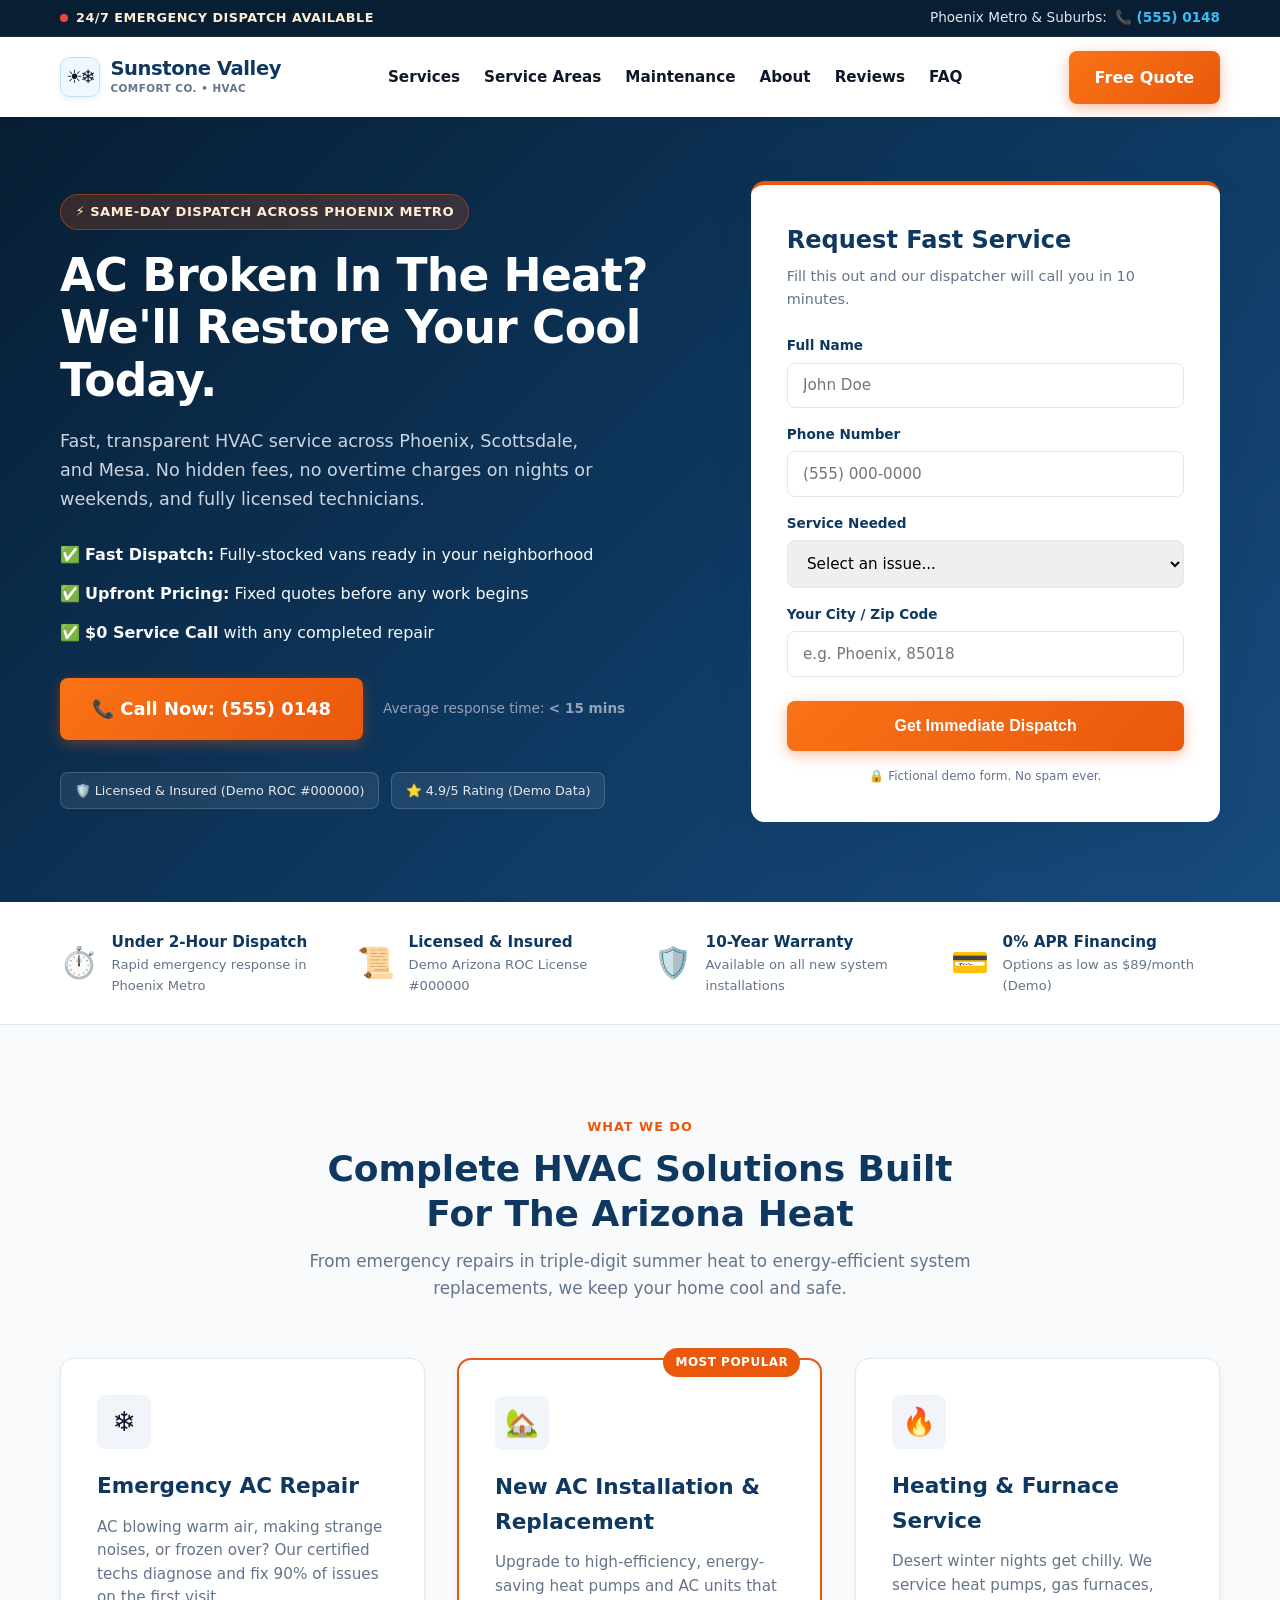
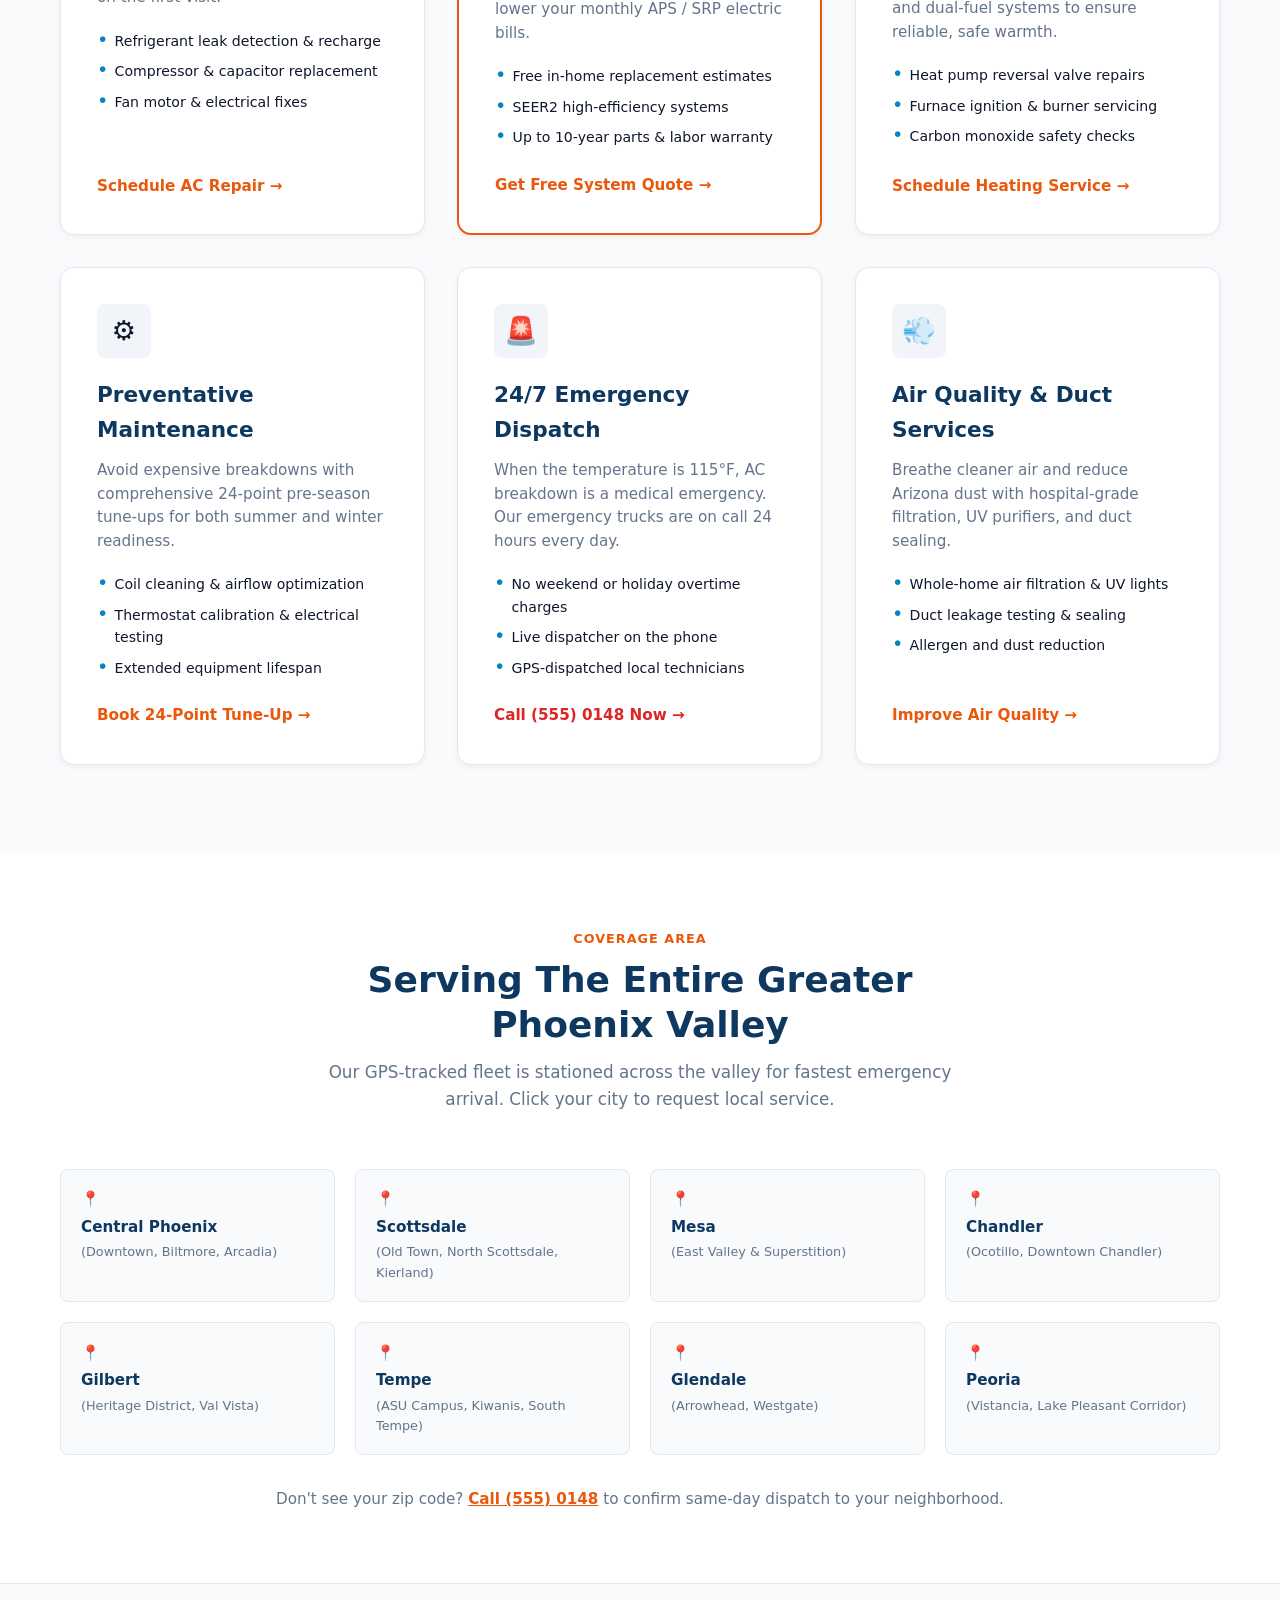
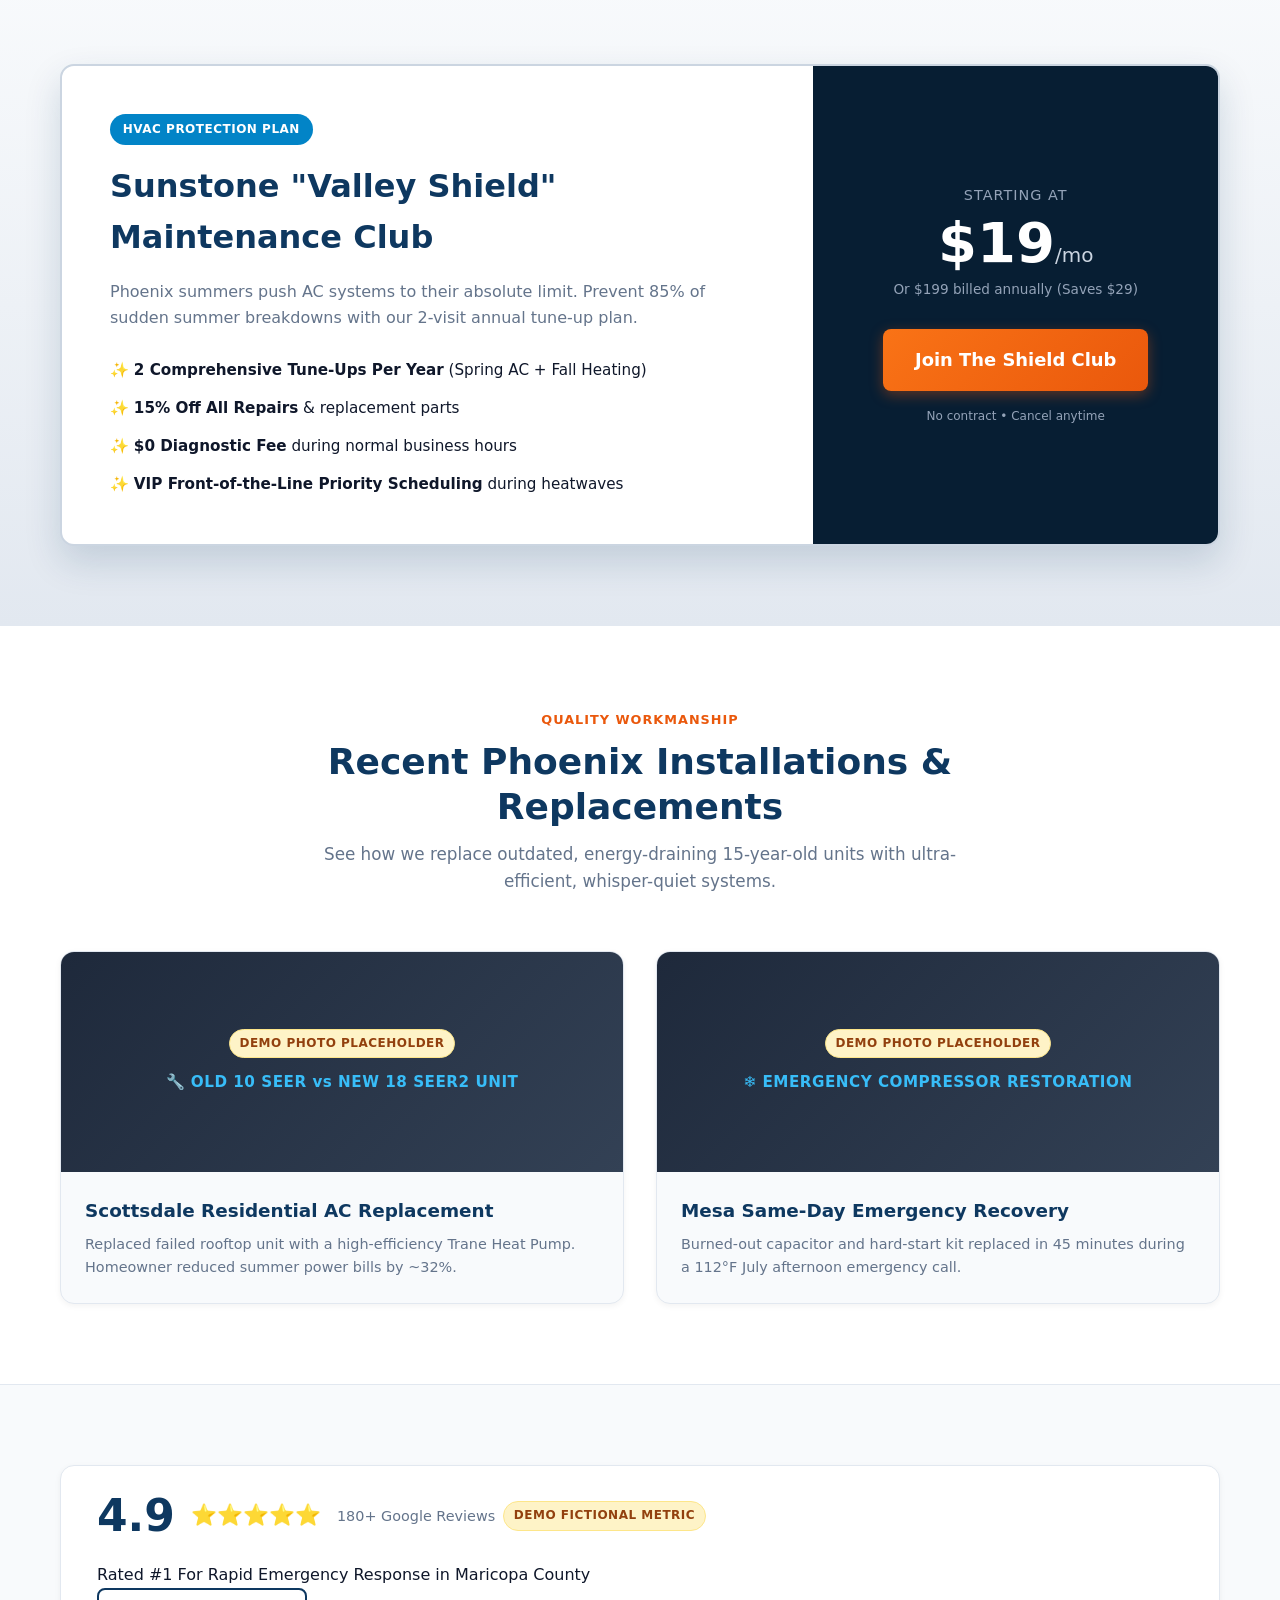
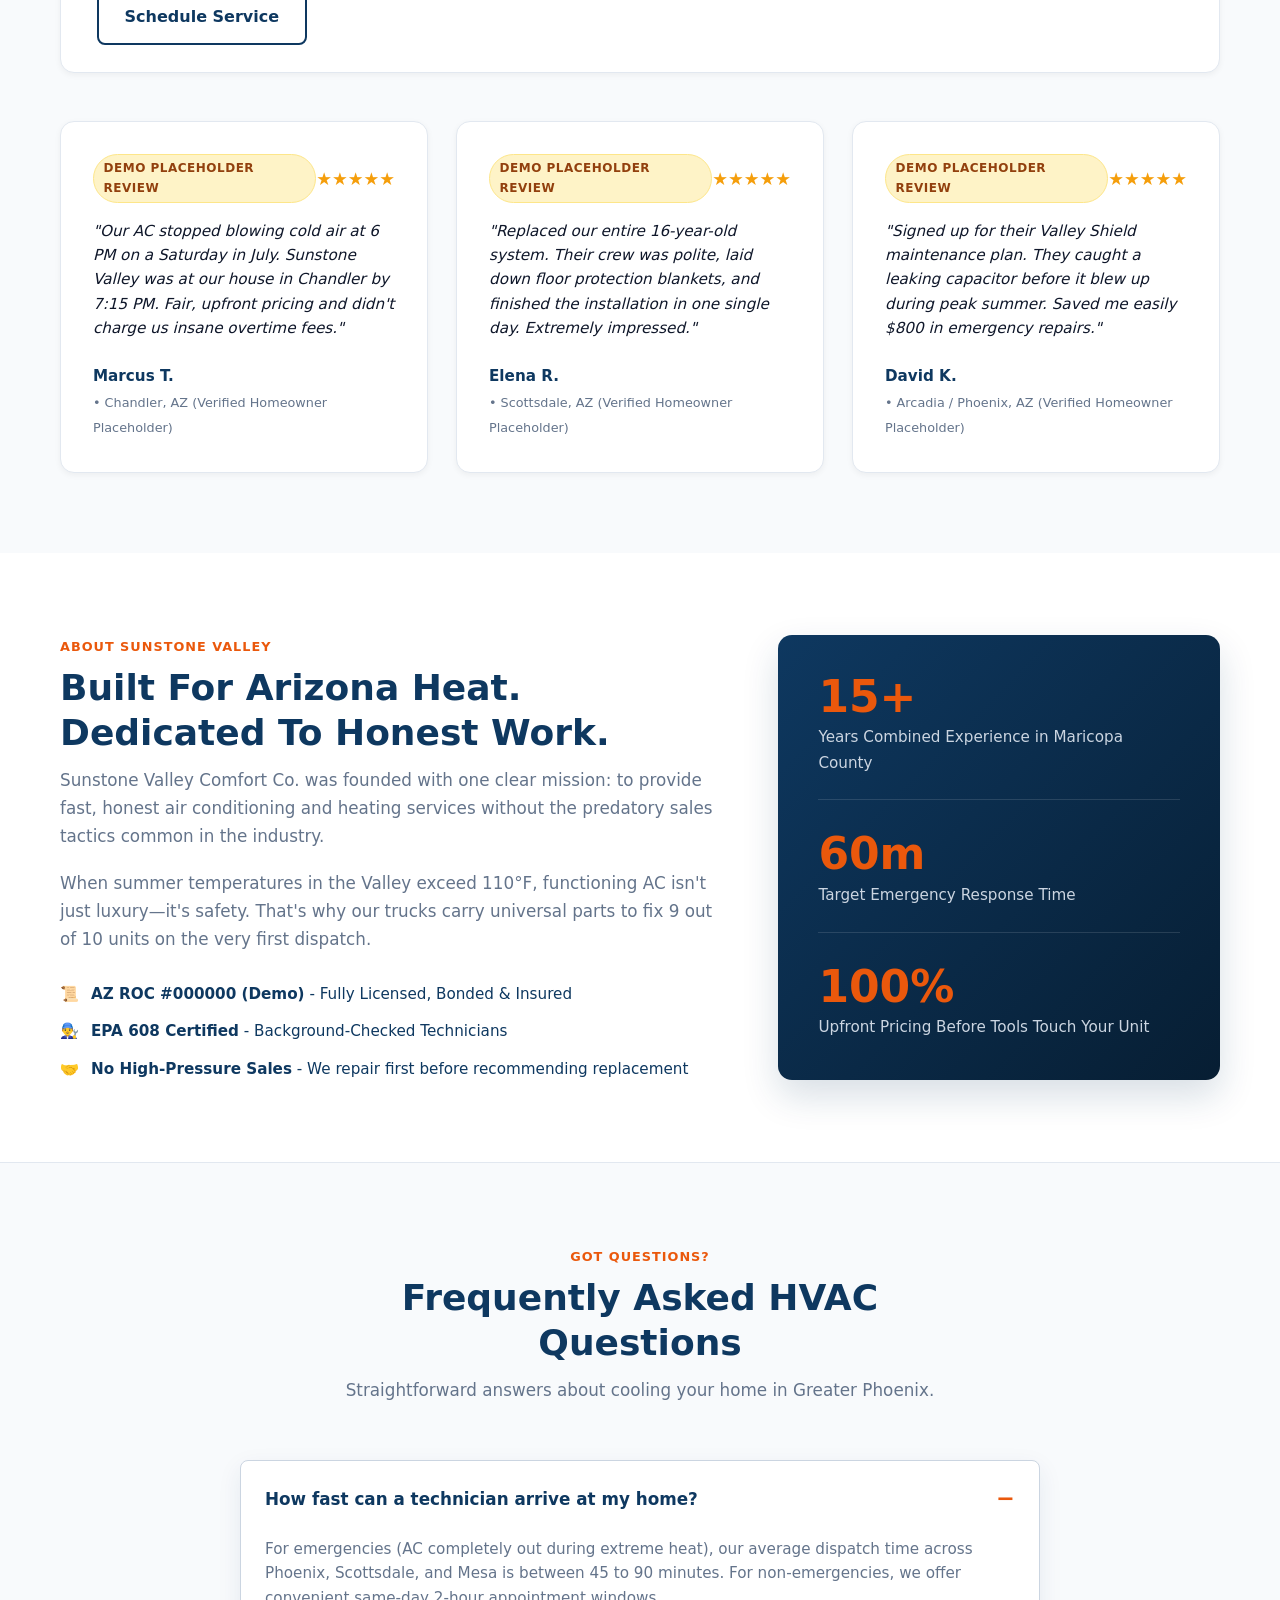
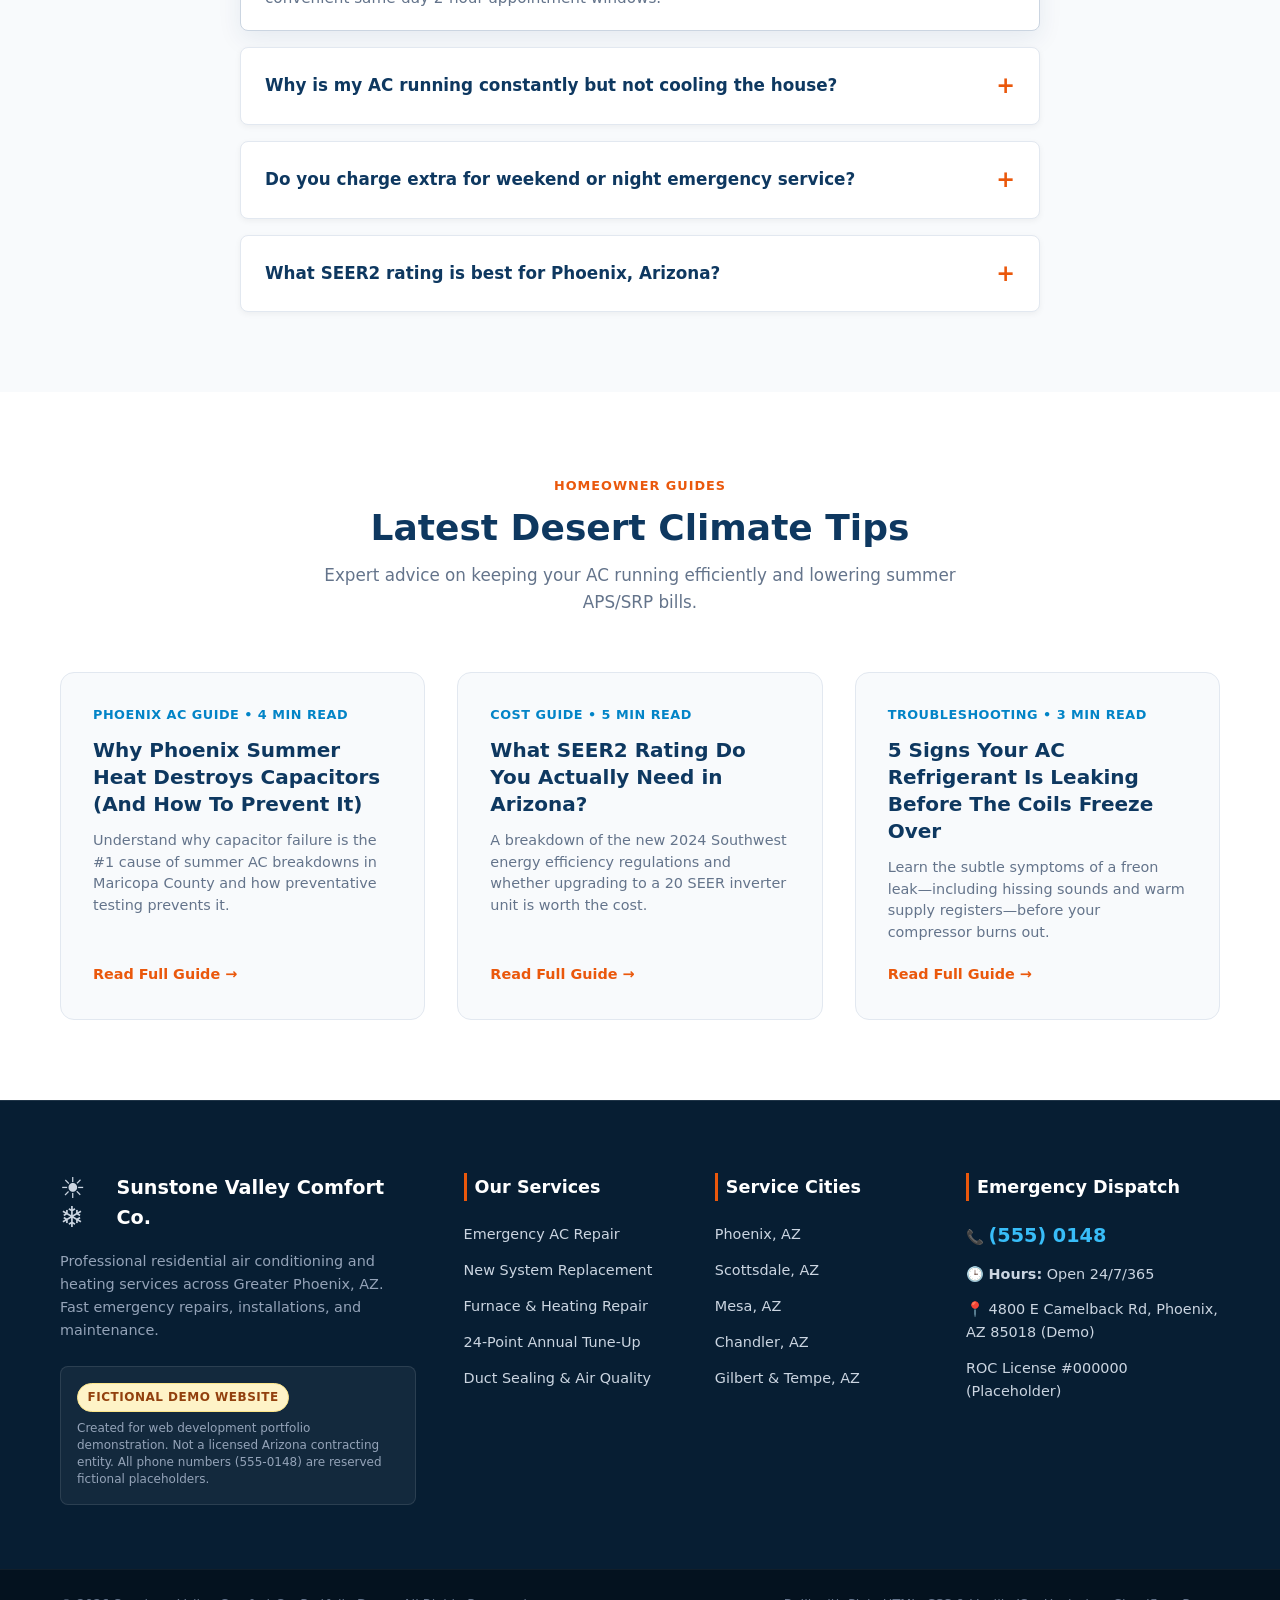
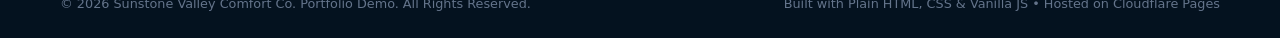
==== commit 7014242b: "Perfect corporate header layout, logo box and spacing" ====
--- a/index.html
+++ b/index.html
@@ -64,17 +64,20 @@
     </div>
   </aside>
 
-  <!-- 2. Main Navigation Header -->
+  <!-- 2. Main Navigation Header (Clean & Perfectly Spaced) -->
   <header class="site-header">
     <div class="container header-flex">
+      
+      <!-- Brand Logo & Badge -->
       <a href="index.html" class="brand-logo">
-        <span class="logo-icon">☀️❄️</span>
+        <span class="logo-box">☀️❄️</span>
         <div class="logo-text">
           <span class="company-name">Sunstone Valley</span>
-          <span class="company-tagline">Comfort Co. • HVAC Solutions</span>
+          <span class="company-tagline">Comfort Co. • HVAC</span>
         </div>
       </a>
 
+      <!-- Desktop Navigation -->
       <nav class="main-nav" aria-label="Main Navigation">
         <ul>
           <li><a href="#services">Services</a></li>
@@ -86,8 +89,9 @@
         </ul>
       </nav>
 
+      <!-- CTA Button -->
       <div class="header-cta">
-        <a href="#quote-form" class="btn btn-primary">Get Free Quote</a>
+        <a href="#quote-form" class="btn btn-primary btn-header">Free Quote</a>
       </div>
     </div>
   </header>
--- a/css/style.css
+++ b/css/style.css
@@ -1400,4 +1400,159 @@
   .hero-form-card {
     padding: 1.75rem 1.25rem;
   }
+}
+/* ==========================================================================
+   SURGICAL REFINEMENTS (Center Top Bar, Bigger Brand, Calm Pulse)
+   ========================================================================== */
+
+/* 1. Bottom Call Button ka Bounce Calm & Gentle karo */
+.sticky-call-btn {
+  animation: calmPulse 3.5s infinite ease-in-out !important;
+}
+
+@keyframes calmPulse {
+  0%, 100% {
+    transform: scale(1);
+    box-shadow: 0 2px 8px rgba(220, 38, 38, 0.3);
+  }
+  50% {
+    transform: scale(1.012); /* Extremely subtle, no annoying bounce */
+    box-shadow: 0 4px 14px rgba(220, 38, 38, 0.45);
+  }
+}
+
+/* 2. Mobile Specific Center & Spacing (Only on Phones) */
+@media (max-width: 600px) {
+
+  /* Top Bar Left me nahi ghusega, Center me clean aayega */
+  .top-bar-flex {
+    justify-content: center !important;
+    text-align: center !important;
+    flex-direction: column !important;
+    gap: 0.15rem !important;
+  }
+
+  .emergency-badge {
+    justify-content: center !important;
+    width: 100% !important;
+    font-size: 0.68rem !important;
+  }
+
+  .top-contact {
+    justify-content: center !important;
+    width: 100% !important;
+    font-size: 0.72rem !important;
+  }
+
+  /* Sunstone Valley Header: Bada aur Khula (No Chipakna) */
+  .brand-logo {
+    gap: 0.65rem !important; /* Space diya taaki icon aur text alag dikhein */
+    align-items: center !important;
+  }
+
+  .logo-icon {
+    font-size: 1.55rem !important; /* Crisp icon */
+    line-height: 1 !important;
+    letter-spacing: 2px !important;
+  }
+
+  .company-name {
+    font-size: 1.25rem !important; /* Clearly bada aur bold text */
+    font-weight: 800 !important;
+    line-height: 1.15 !important;
+  }
+
+  .company-tagline {
+    font-size: 0.65rem !important;
+    letter-spacing: 0.3px !important;
+    margin-top: 0.1rem !important;
+  }
+}
+/* ==========================================================================
+   PERFECT HEADER LOGO & SPACING (No Emojis Stacking, No Crowding)
+   ========================================================================== */
+
+/* Modern Logo Badge Box */
+.logo-box {
+  width: 40px;
+  height: 40px;
+  background: #f0f7ff;
+  border: 1px solid #bae6fd;
+  border-radius: 10px;
+  display: flex !important;
+  align-items: center !important;
+  justify-content: center !important;
+  font-size: 1.15rem;
+  letter-spacing: -2px;
+  white-space: nowrap !important;
+  flex-shrink: 0;
+  box-shadow: 0 2px 6px rgba(14, 56, 96, 0.08);
+}
+
+.brand-logo {
+  display: flex !important;
+  align-items: center !important;
+  gap: 0.65rem !important;
+  text-decoration: none;
+}
+
+.logo-text {
+  display: flex;
+  flex-direction: column;
+}
+
+.company-name {
+  font-size: 1.22rem !important;
+  font-weight: 800 !important;
+  color: var(--primary-navy) !important;
+  line-height: 1.1 !important;
+  white-space: nowrap !important;
+}
+
+.company-tagline {
+  font-size: 0.65rem !important;
+  color: var(--text-muted) !important;
+  text-transform: uppercase !important;
+  font-weight: 700 !important;
+  letter-spacing: 0.5px !important;
+  white-space: nowrap !important;
+}
+
+/* Mobile Screens Precision (iPhone / Android) */
+@media (max-width: 600px) {
+  .site-header {
+    padding-block: 0.45rem !important;
+  }
+
+  .header-flex {
+    display: flex !important;
+    justify-content: space-between !important;
+    align-items: center !important;
+    gap: 0.5rem !important;
+  }
+
+  .logo-box {
+    width: 35px !important;
+    height: 35px !important;
+    font-size: 1rem !important;
+    border-radius: 8px !important;
+  }
+
+  .company-name {
+    font-size: 1.08rem !important;
+  }
+
+  .company-tagline {
+    font-size: 0.6rem !important;
+  }
+
+  /* Compact Free Quote Pill Button */
+  .btn-header {
+    padding: 0.5rem 0.95rem !important;
+    font-size: 0.8rem !important;
+    font-weight: 800 !important;
+    border-radius: var(--radius-pill) !important;
+    white-space: nowrap !important;
+    box-shadow: 0 2px 8px rgba(234, 88, 12, 0.35) !important;
+  }
 }
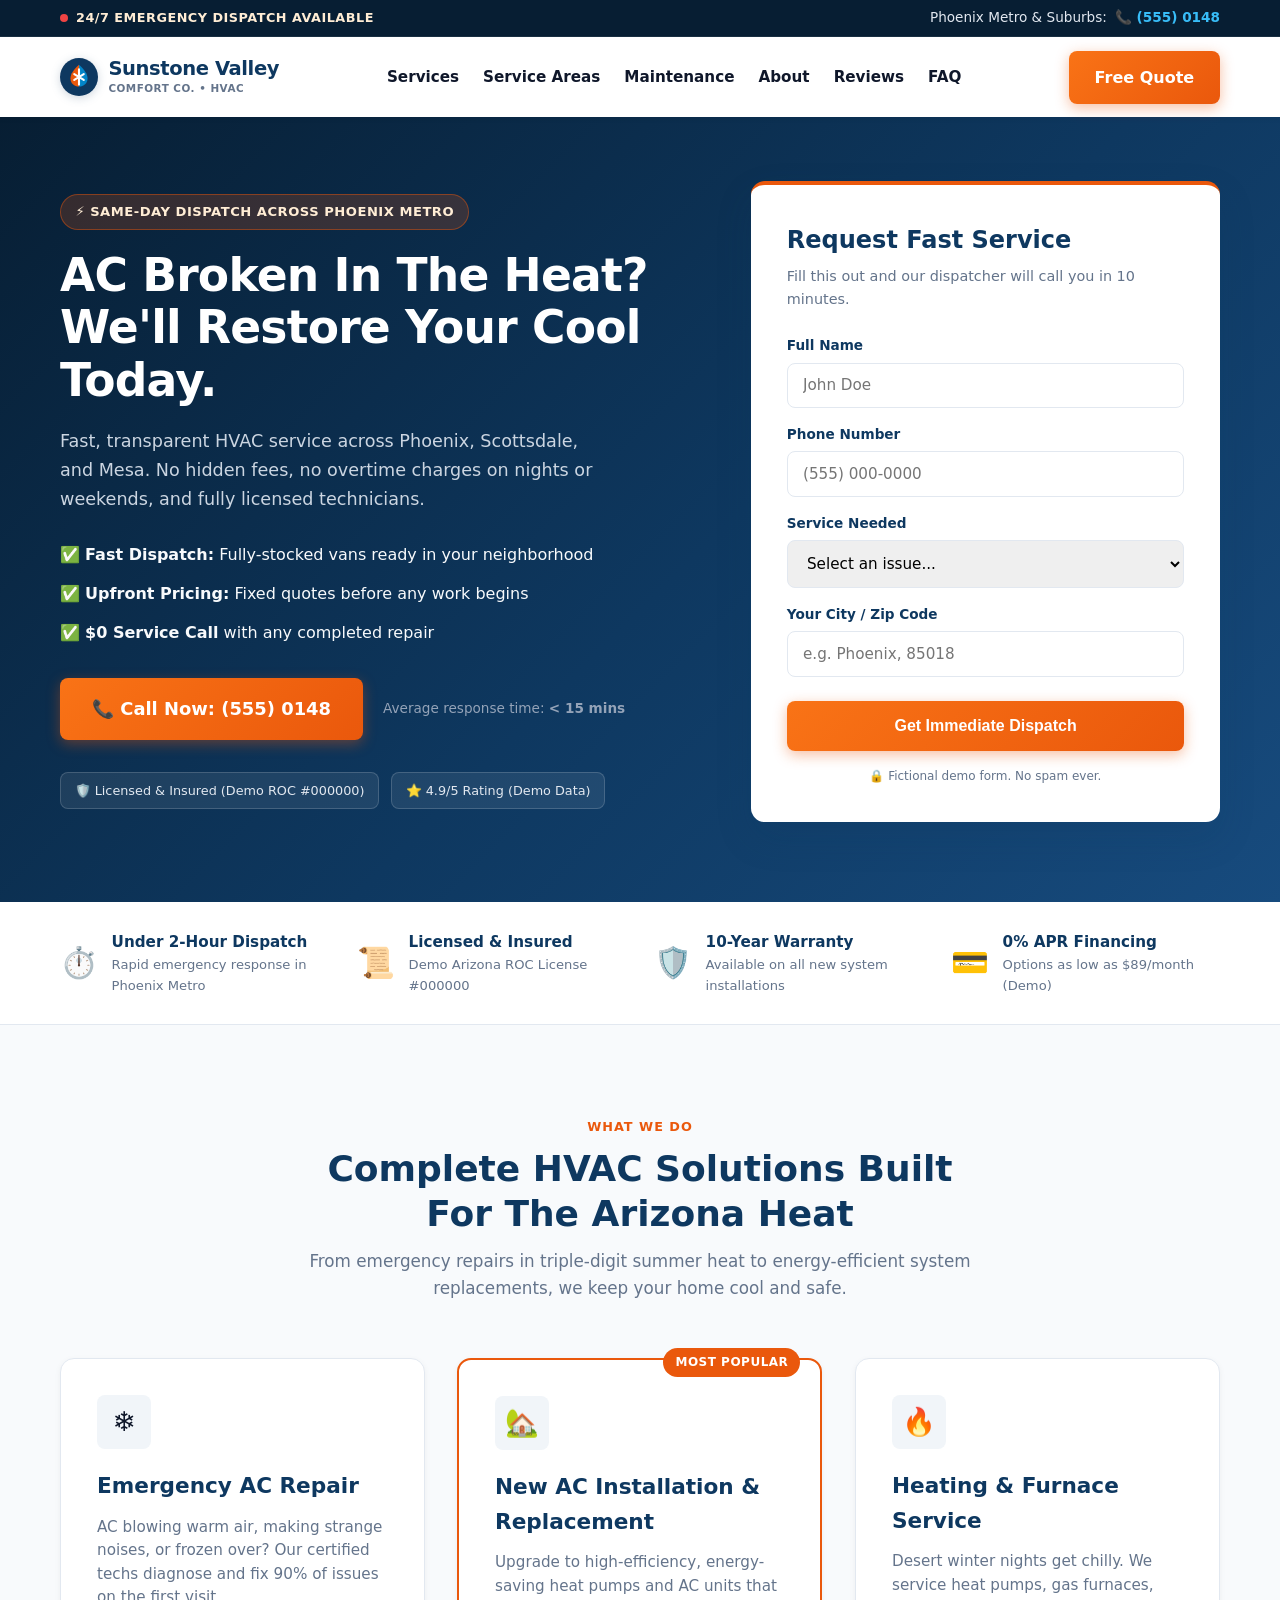
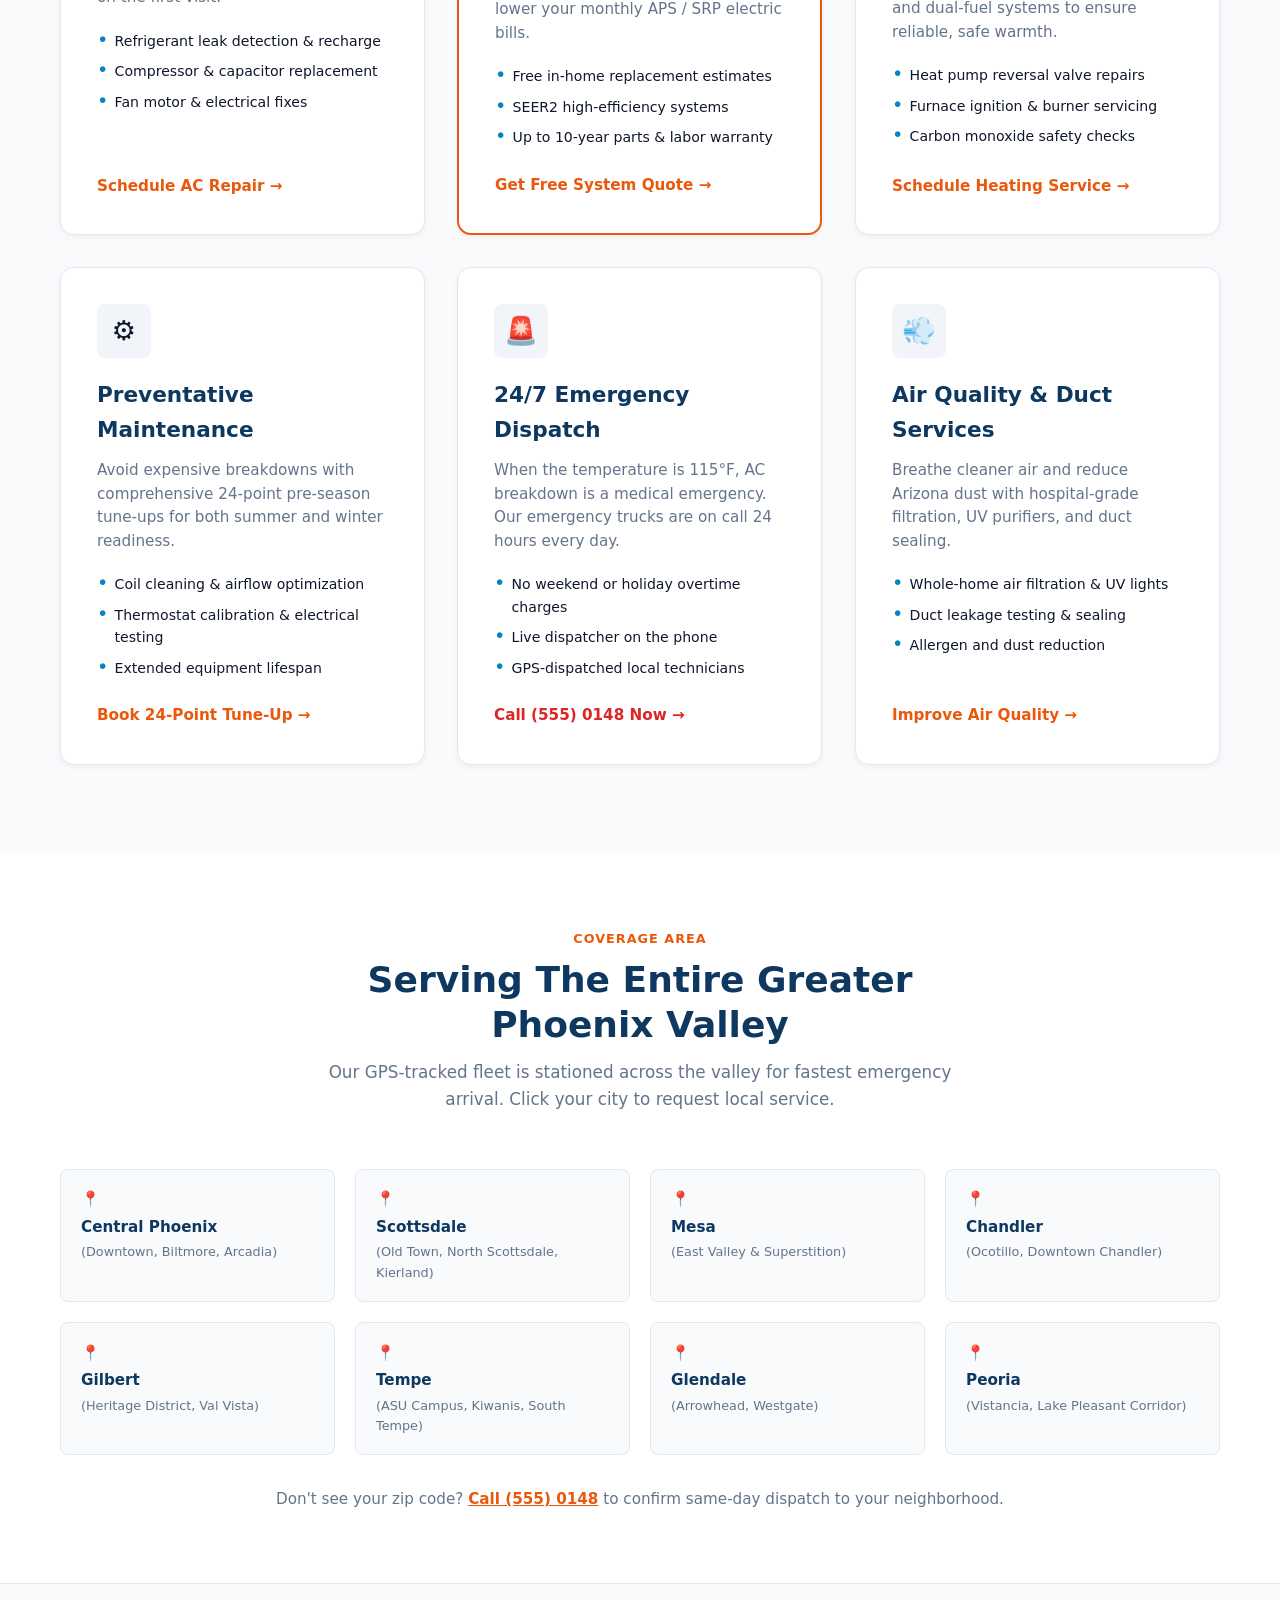
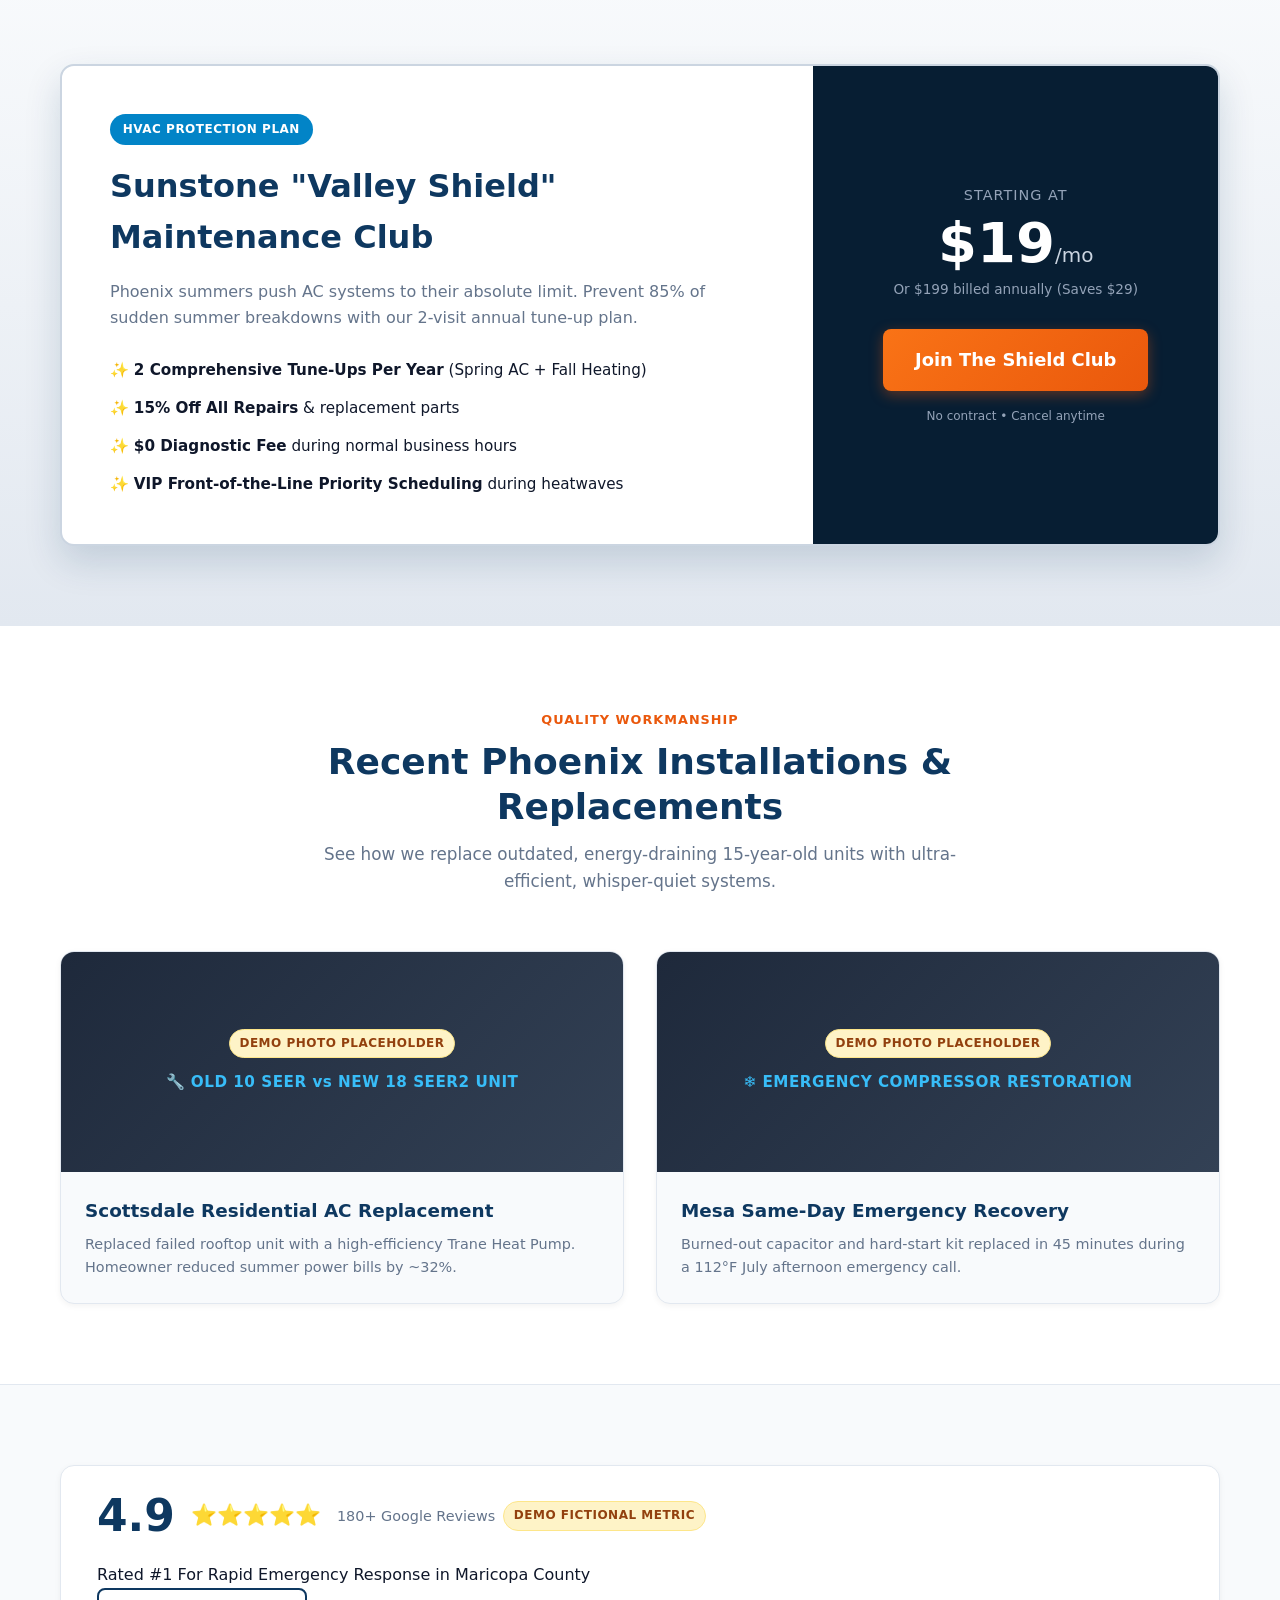
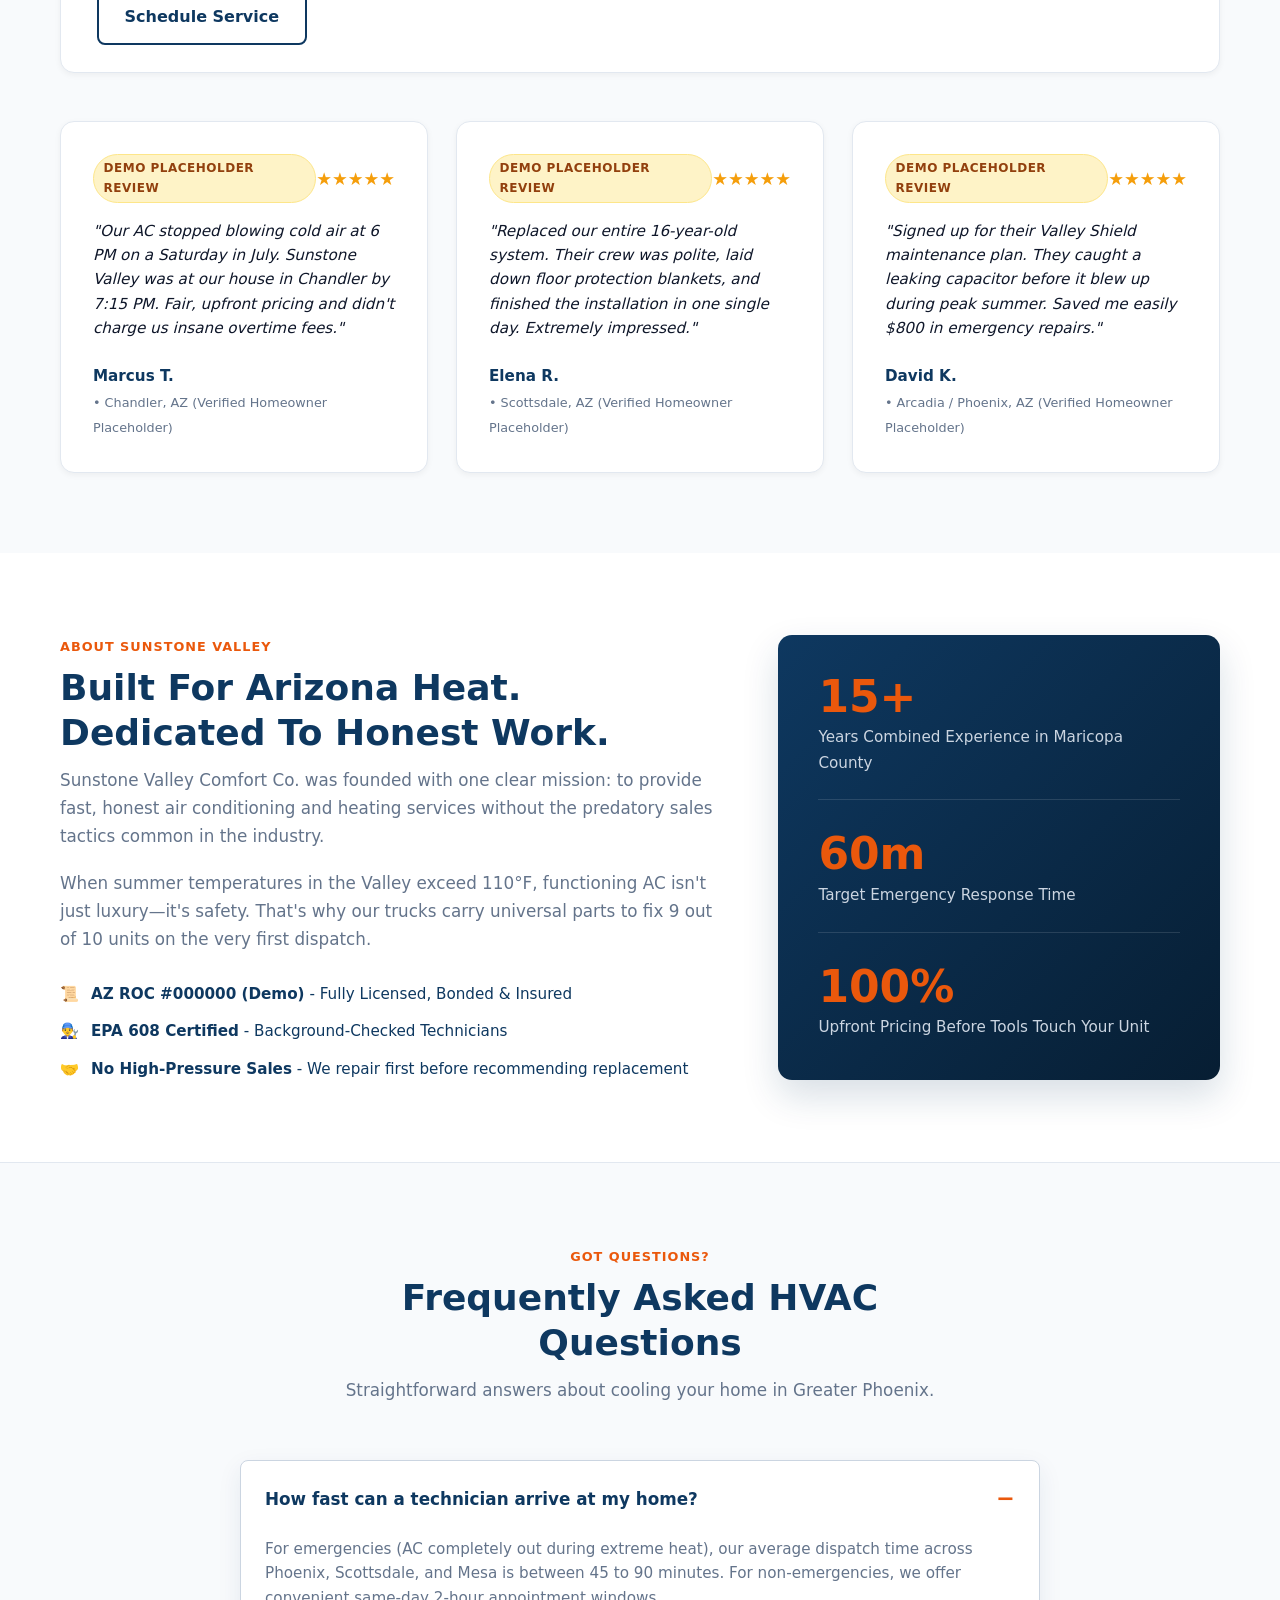
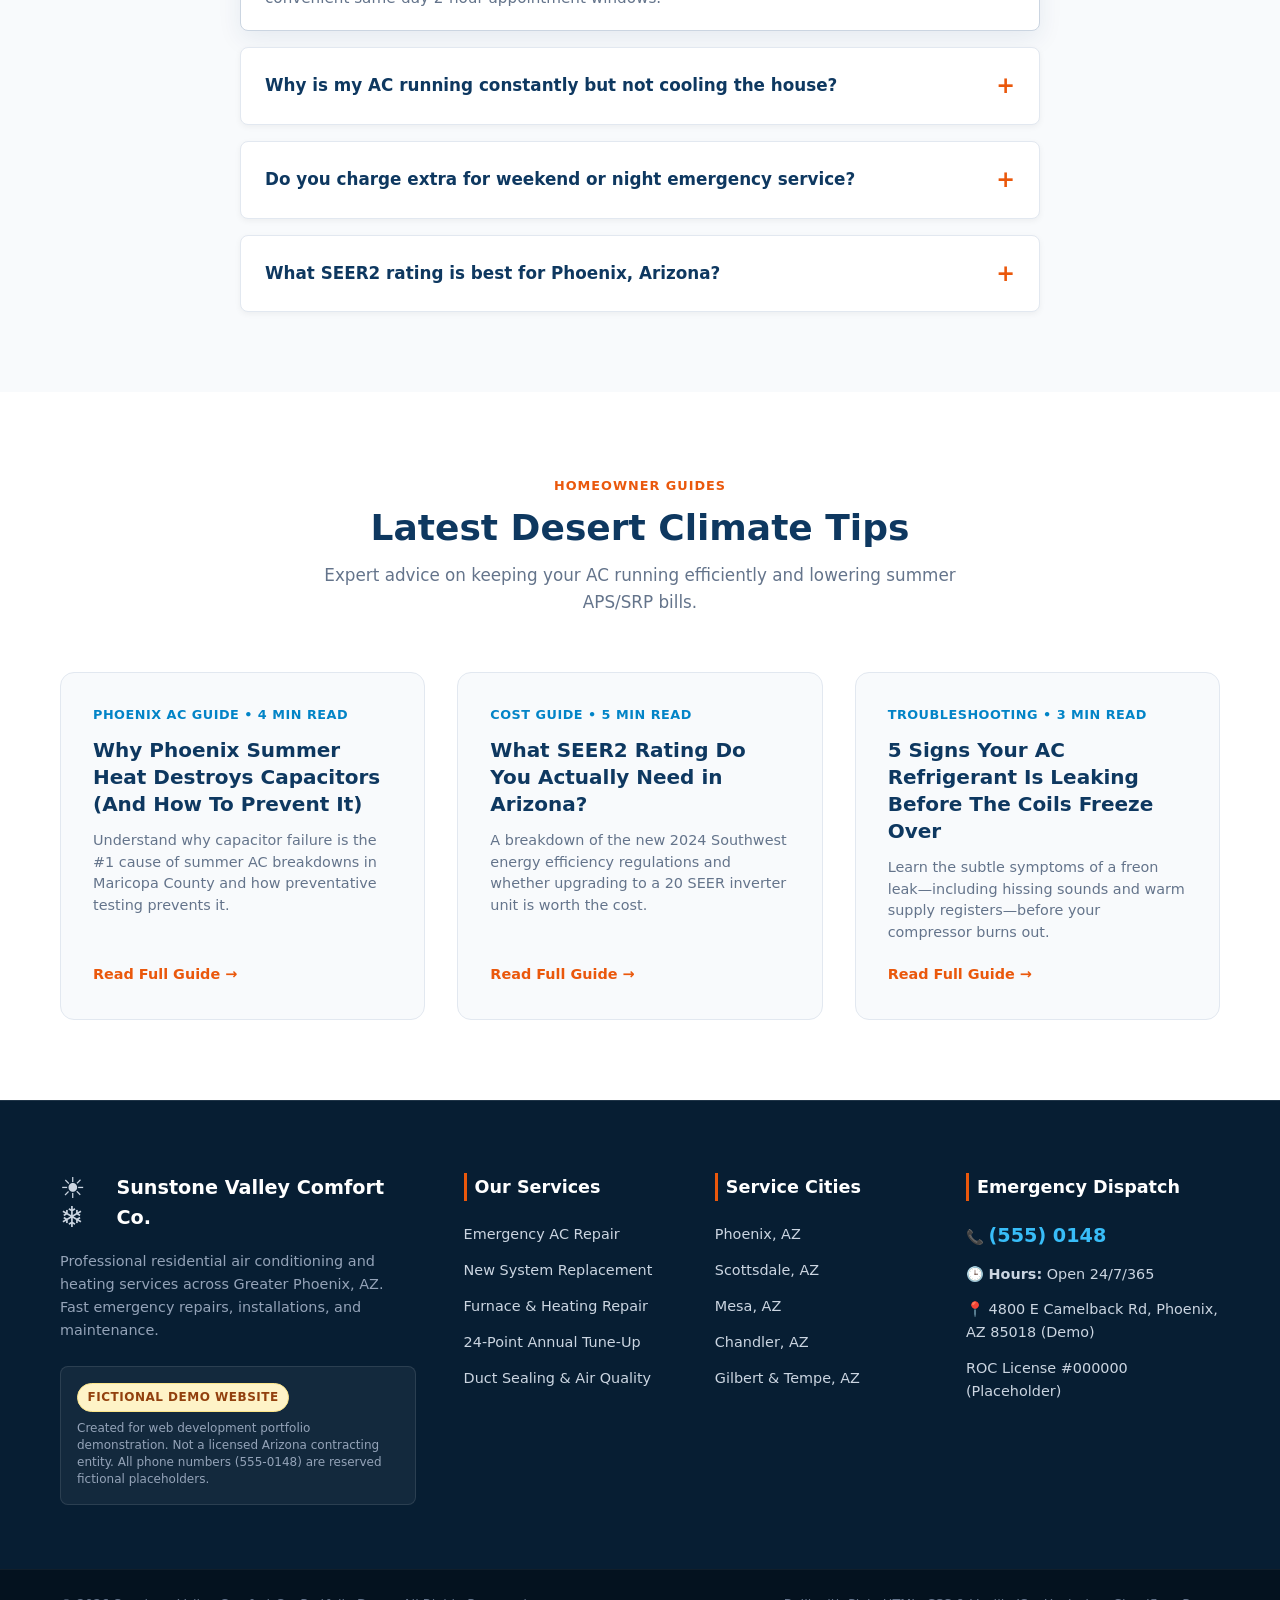
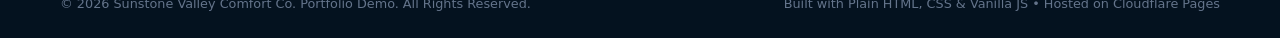
==== commit e7f3fd9f: "Add unified custom corporate HVAC SVG logo & favicon" ====
--- a/index.html
+++ b/index.html
@@ -7,8 +7,8 @@
   <meta name="description" content="Fast, reliable 24/7 AC repair, heating maintenance, and HVAC installation across Phoenix, Scottsdale, and Mesa. Call (555) 0148 for instant dispatch.">
   <meta name="robots" content="index, follow">
 
-  <!-- Crisp SVG Favicon -->
-  <link rel="icon" type="image/svg+xml" href="data:image/svg+xml,%3Csvg xmlns='http://www.w3.org/2000/svg' viewBox='0 0 32 32'%3E%3Crect width='32' height='32' rx='8' fill='%230e3860'/%3E%3Ctext x='50%25' y='55%25' dominant-baseline='middle' text-anchor='middle' font-size='18'%3E❄️%3C/text%3E%3C/svg%3E">
+  <!-- Unified Custom Brand Favicon -->
+  <link rel="icon" type="image/svg+xml" href="data:image/svg+xml,%3Csvg xmlns='http://www.w3.org/2000/svg' viewBox='0 0 40 40'%3E%3Ccircle cx='20' cy='20' r='20' fill='%230E3860'/%3E%3Cpath d='M20 7C14.5 12 11 16.5 11 21.5C11 26.5 15 30 20 30V7Z' fill='%23EA580C'/%3E%3Cpath d='M20 7C25.5 12 29 16.5 29 21.5C29 26.5 25 30 20 30V7Z' fill='%230284C7'/%3E%3Cpath d='M20 12V28M15 17L25 23M15 23L25 17' stroke='%23FFF' stroke-width='2.2' stroke-linecap='round'/%3E%3C/svg%3E">
 
   <!-- Master Stylesheet -->
   <link rel="stylesheet" href="css/style.css">
@@ -68,9 +68,14 @@
   <header class="site-header">
     <div class="container header-flex">
       
-      <!-- Brand Logo & Badge -->
+      <!-- Brand Logo with Custom HVAC SVG Emblem -->
       <a href="index.html" class="brand-logo">
-        <span class="logo-box">☀️❄️</span>
+        <svg class="brand-svg" viewBox="0 0 40 40" fill="none" xmlns="http://www.w3.org/2000/svg">
+          <circle cx="20" cy="20" r="20" fill="#0E3860"/>
+          <path d="M20 7C14.5 12 11 16.5 11 21.5C11 26.5 15 30 20 30V7Z" fill="#EA580C"/>
+          <path d="M20 7C25.5 12 29 16.5 29 21.5C29 26.5 25 30 20 30V7Z" fill="#0284C7"/>
+          <path d="M20 12V28M15 17L25 23M15 23L25 17" stroke="#FFFFFF" stroke-width="2.2" stroke-linecap="round"/>
+        </svg>
         <div class="logo-text">
           <span class="company-name">Sunstone Valley</span>
           <span class="company-tagline">Comfort Co. • HVAC</span>
--- a/css/style.css
+++ b/css/style.css
@@ -1555,4 +1555,19 @@
     white-space: nowrap !important;
     box-shadow: 0 2px 8px rgba(234, 88, 12, 0.35) !important;
   }
+}
+/* Custom Unified SVG Logo Styling */
+.brand-svg {
+  width: 38px;
+  height: 38px;
+  flex-shrink: 0;
+  display: block;
+  filter: drop-shadow(0 2px 5px rgba(14, 56, 96, 0.2));
+}
+
+@media (max-width: 600px) {
+  .brand-svg {
+    width: 32px;
+    height: 32px;
+  }
 }
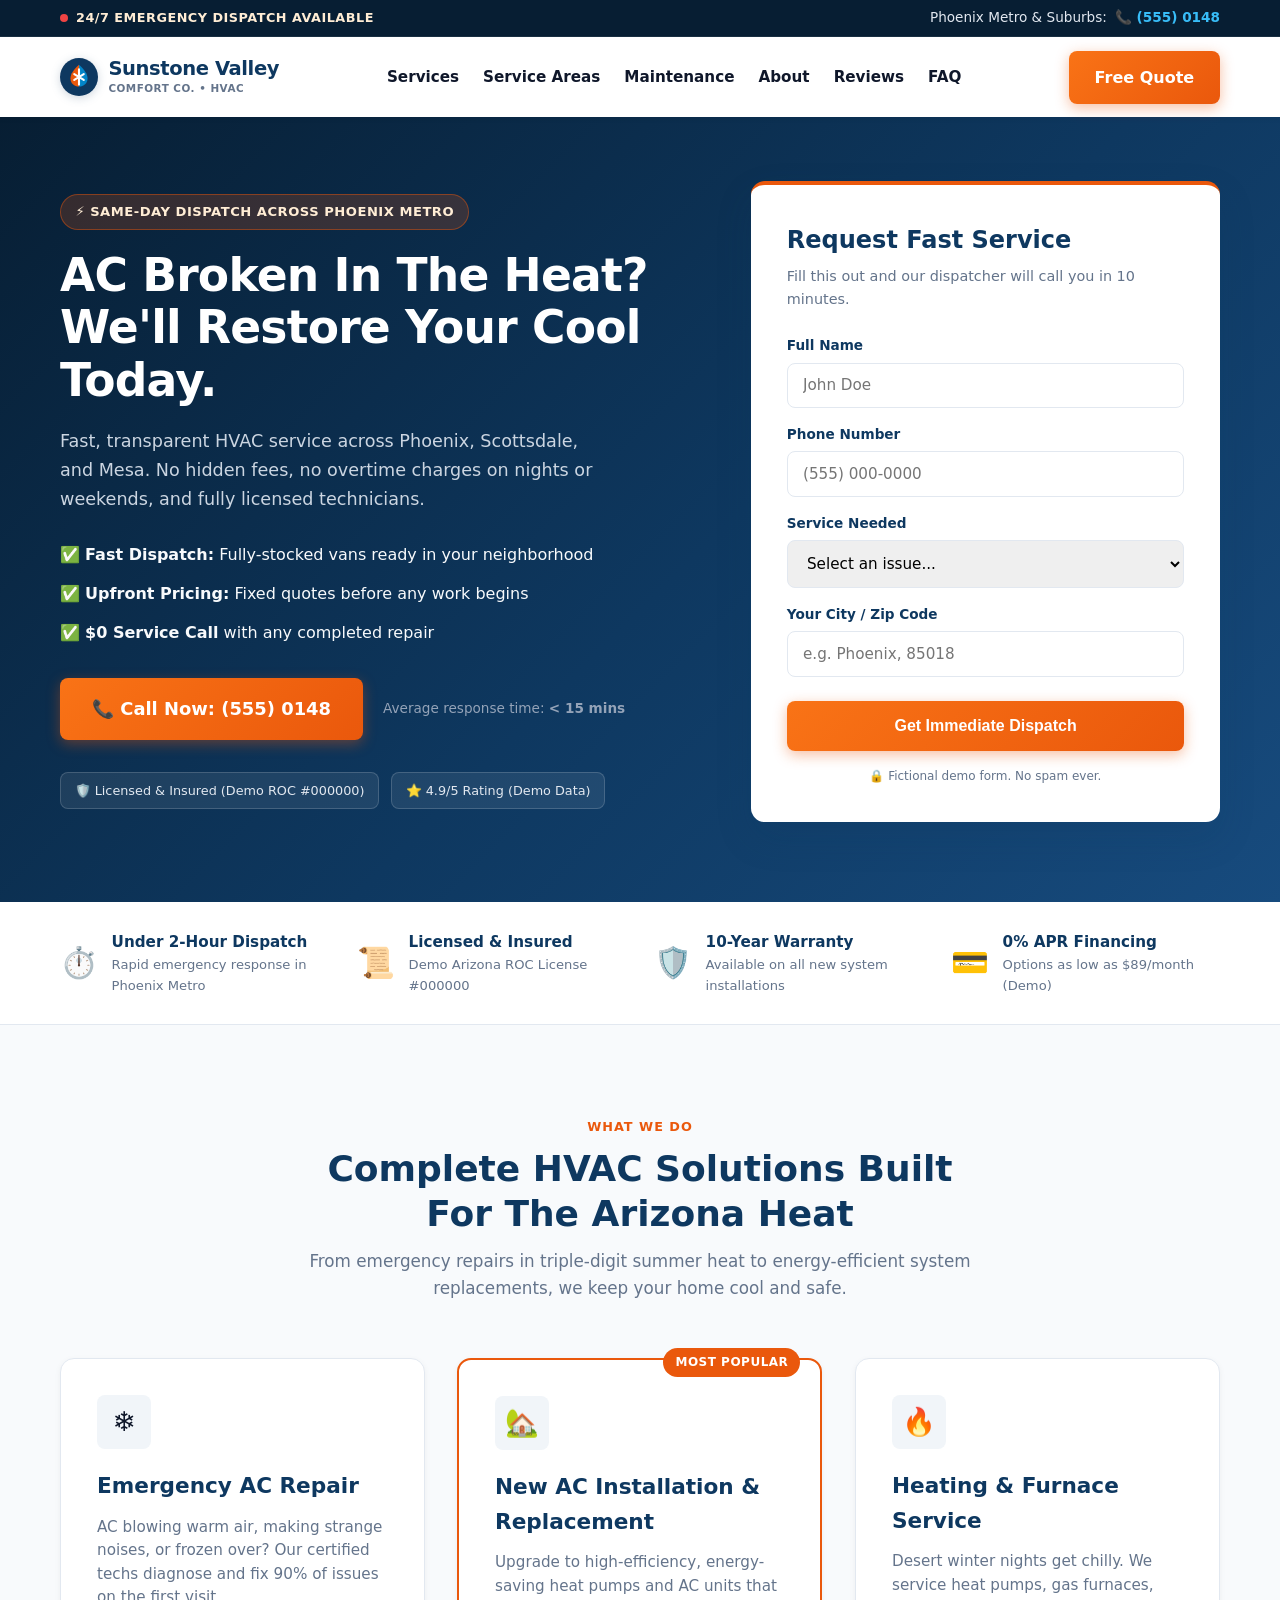
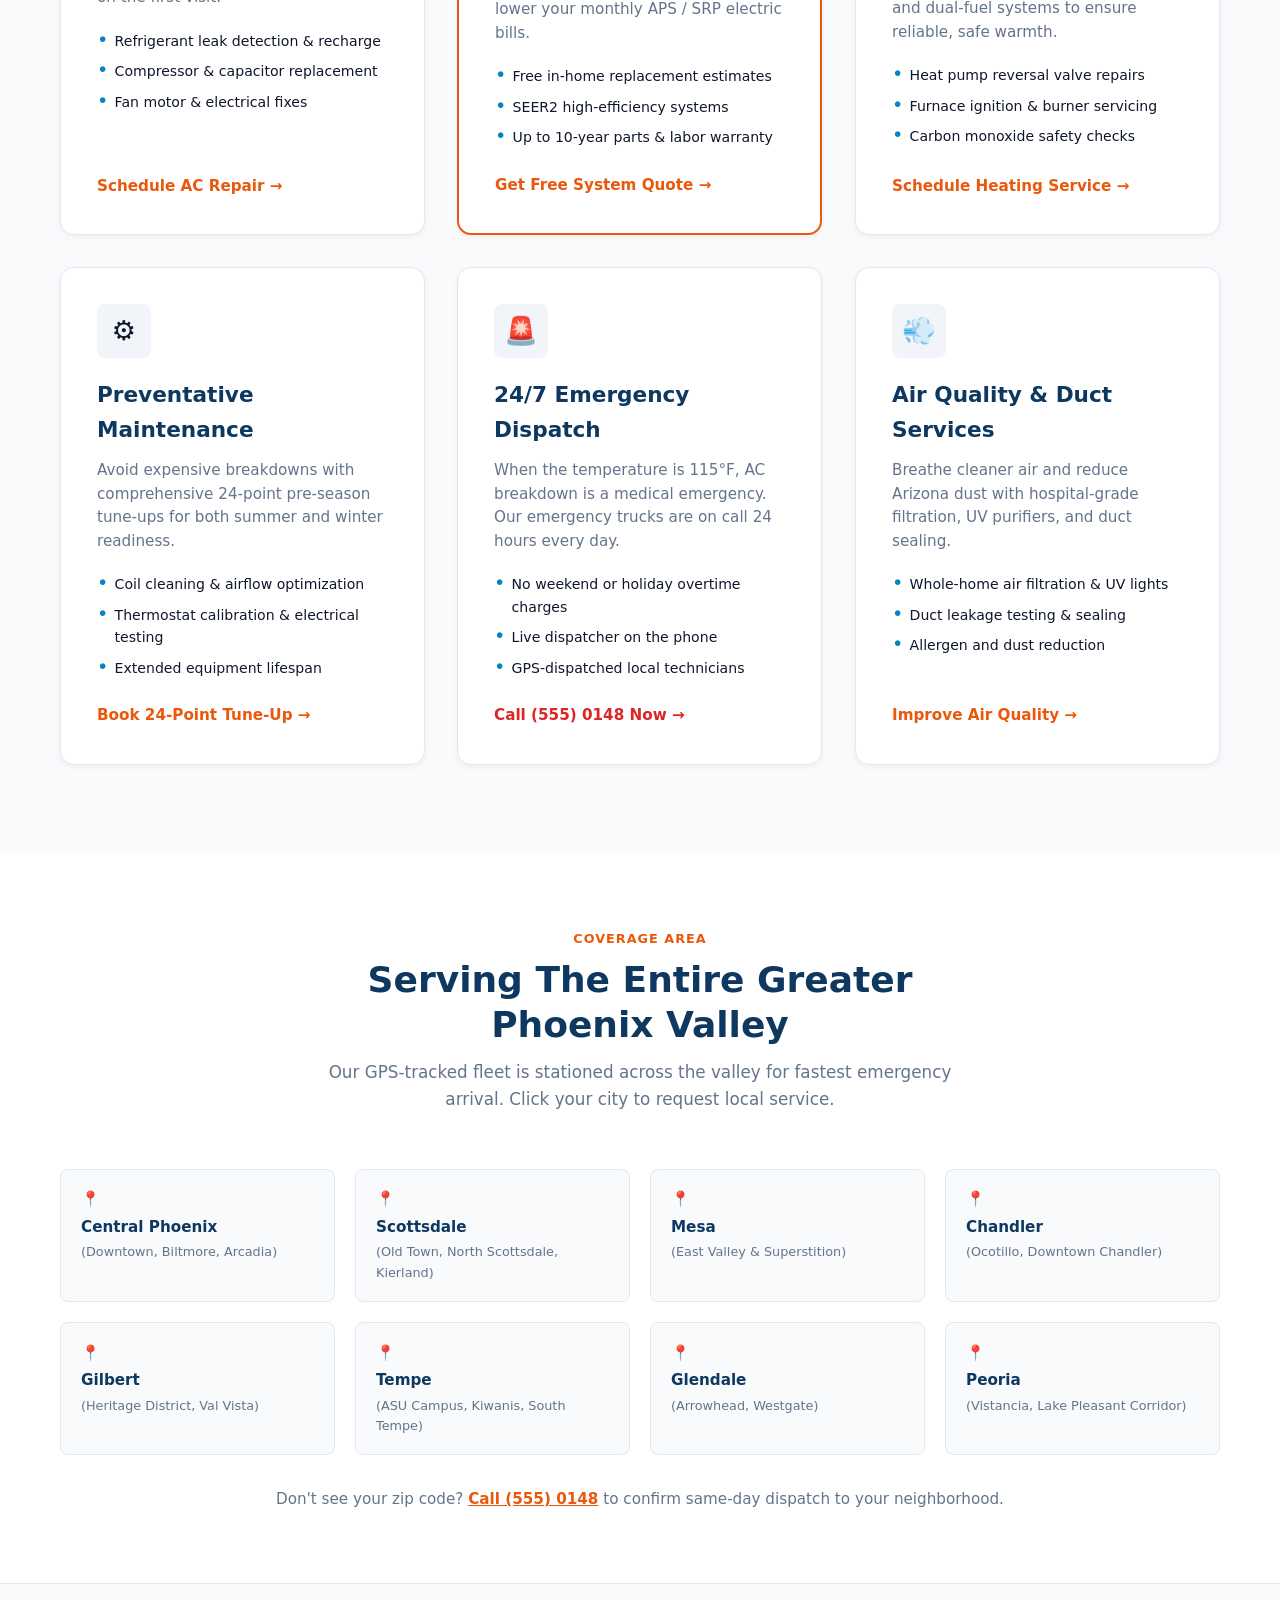
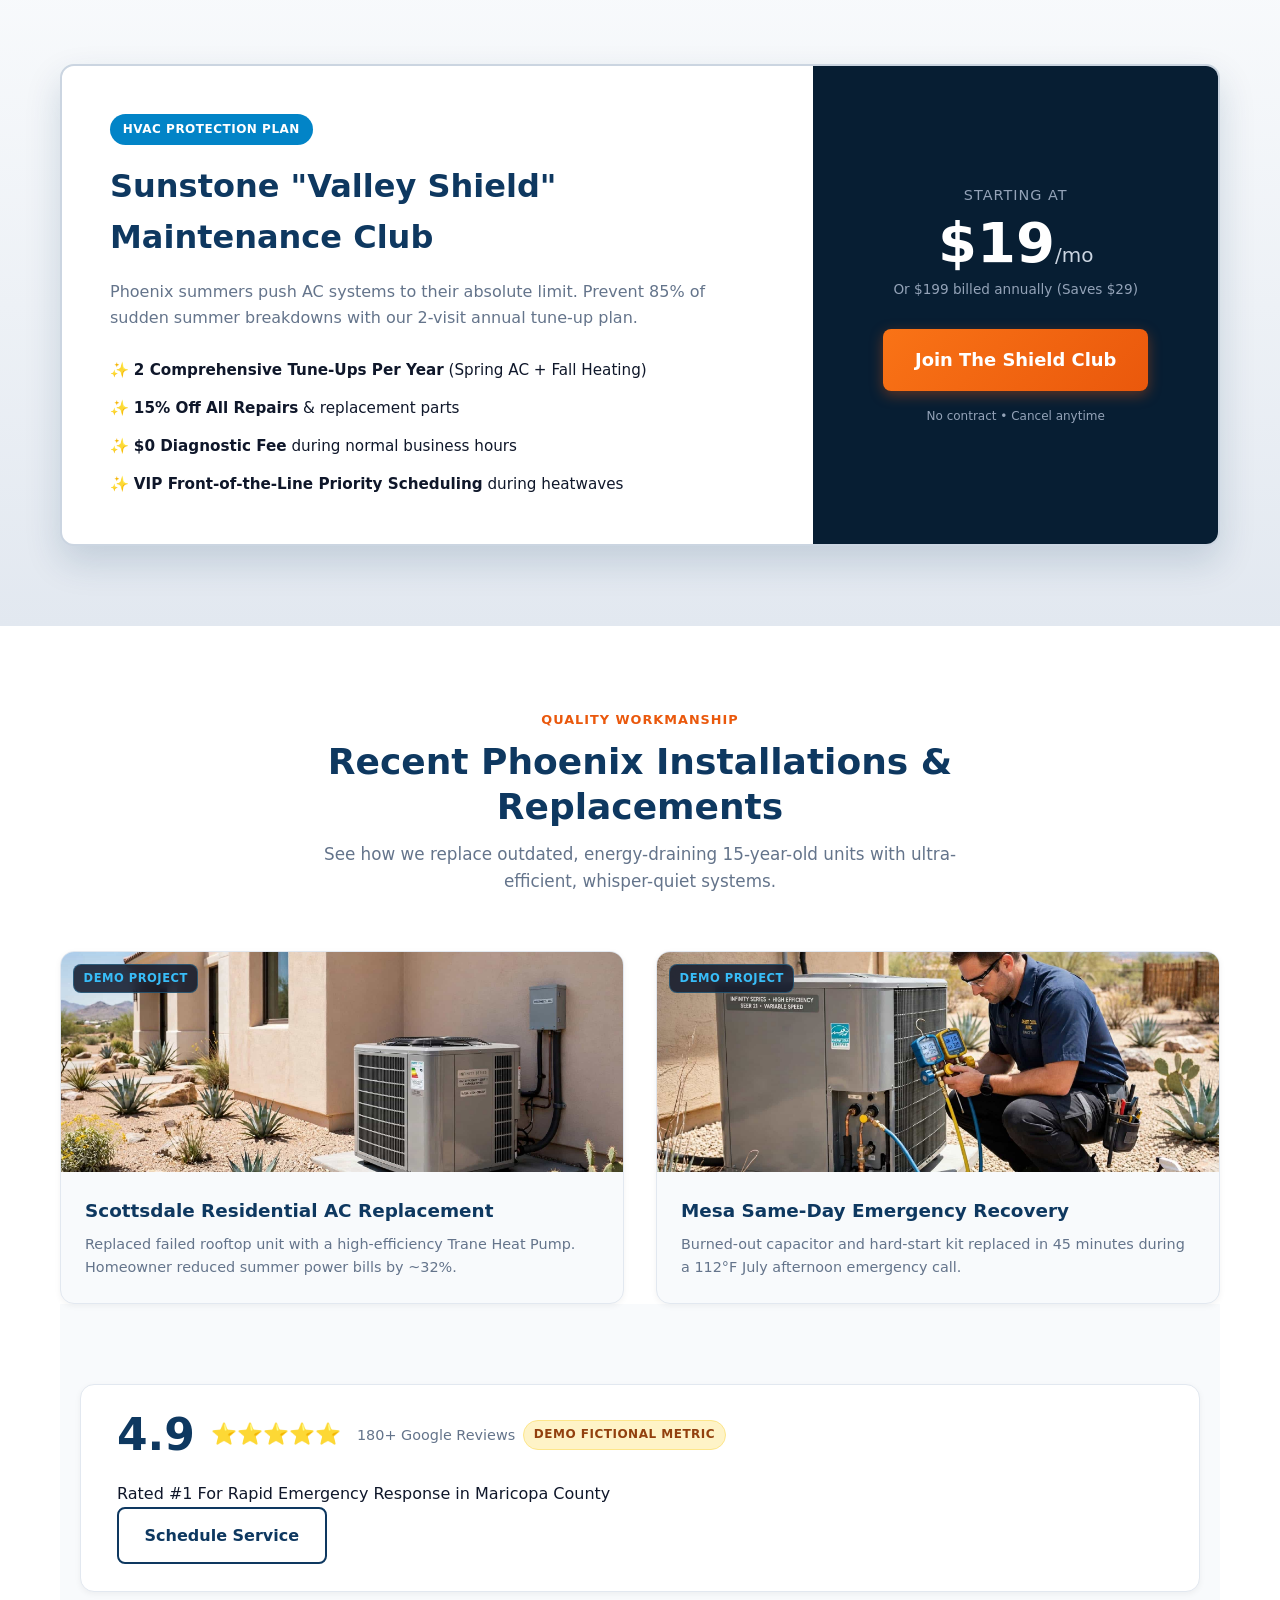
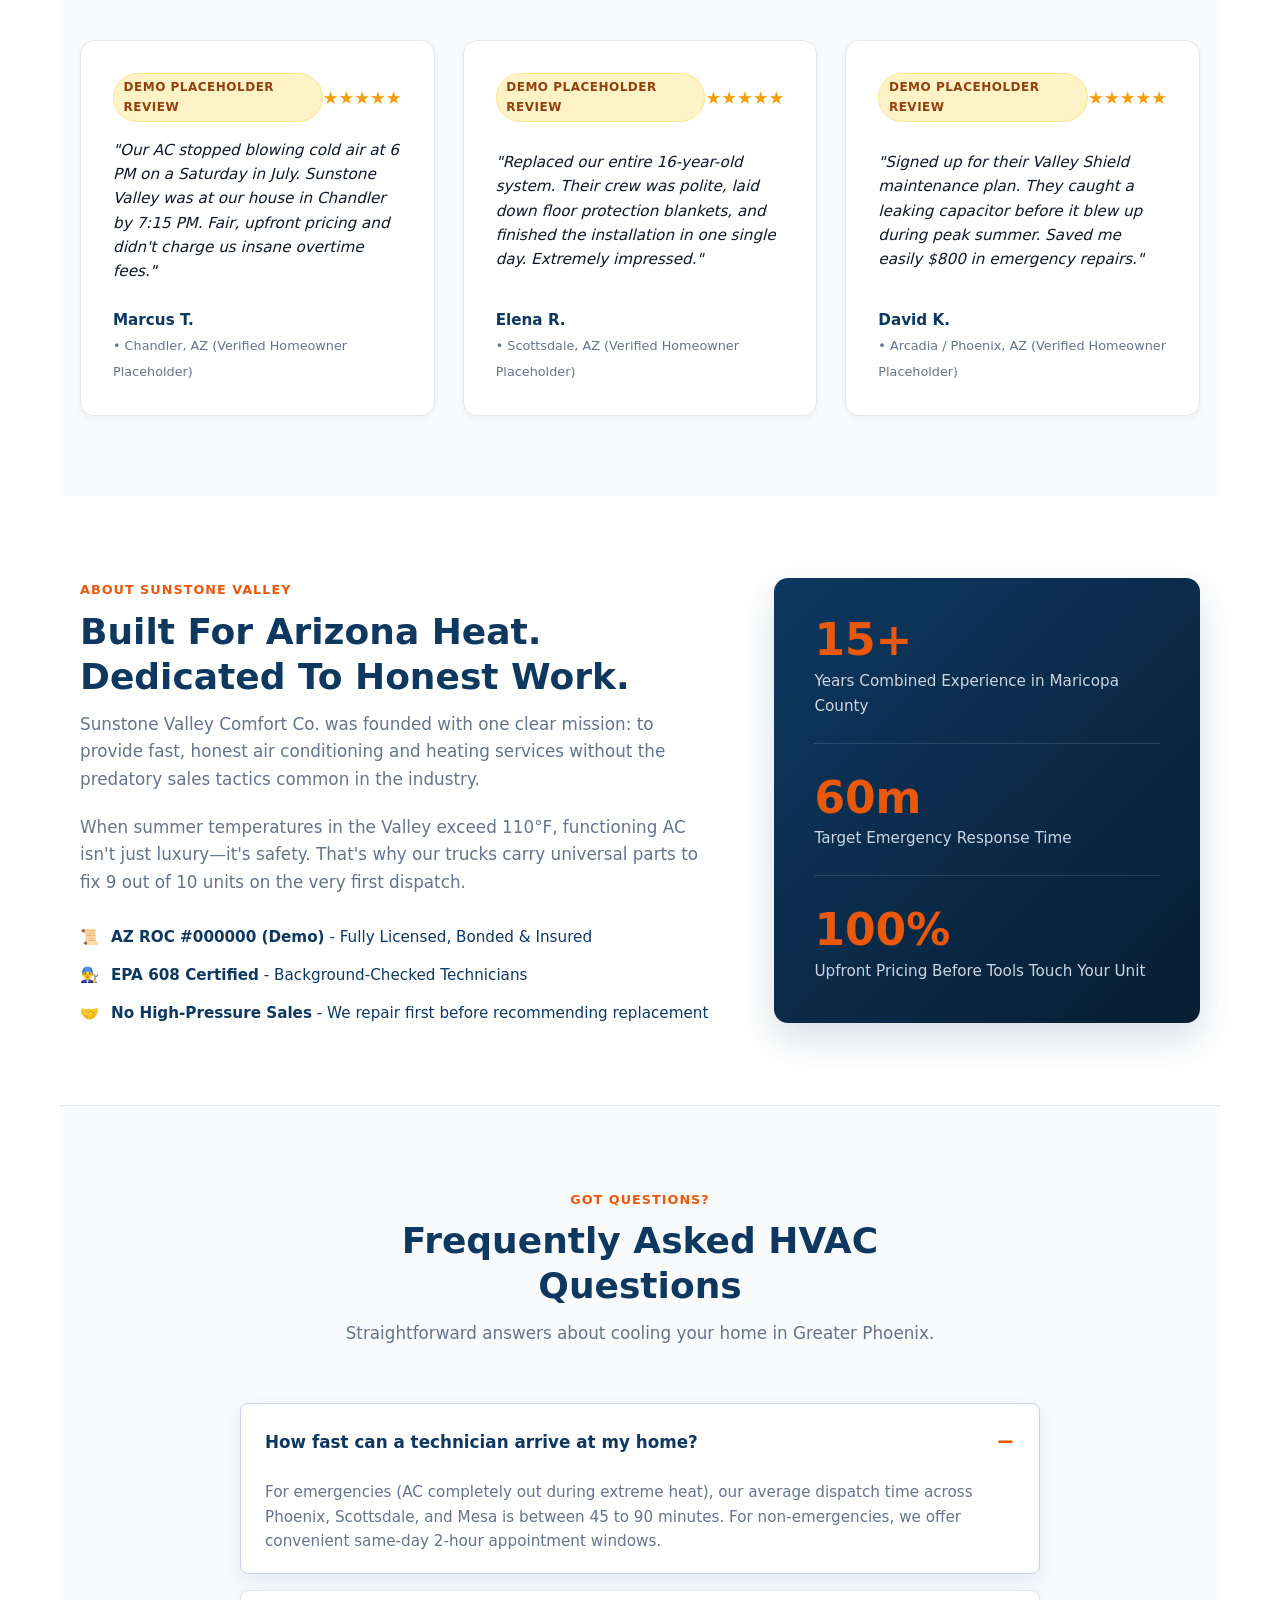
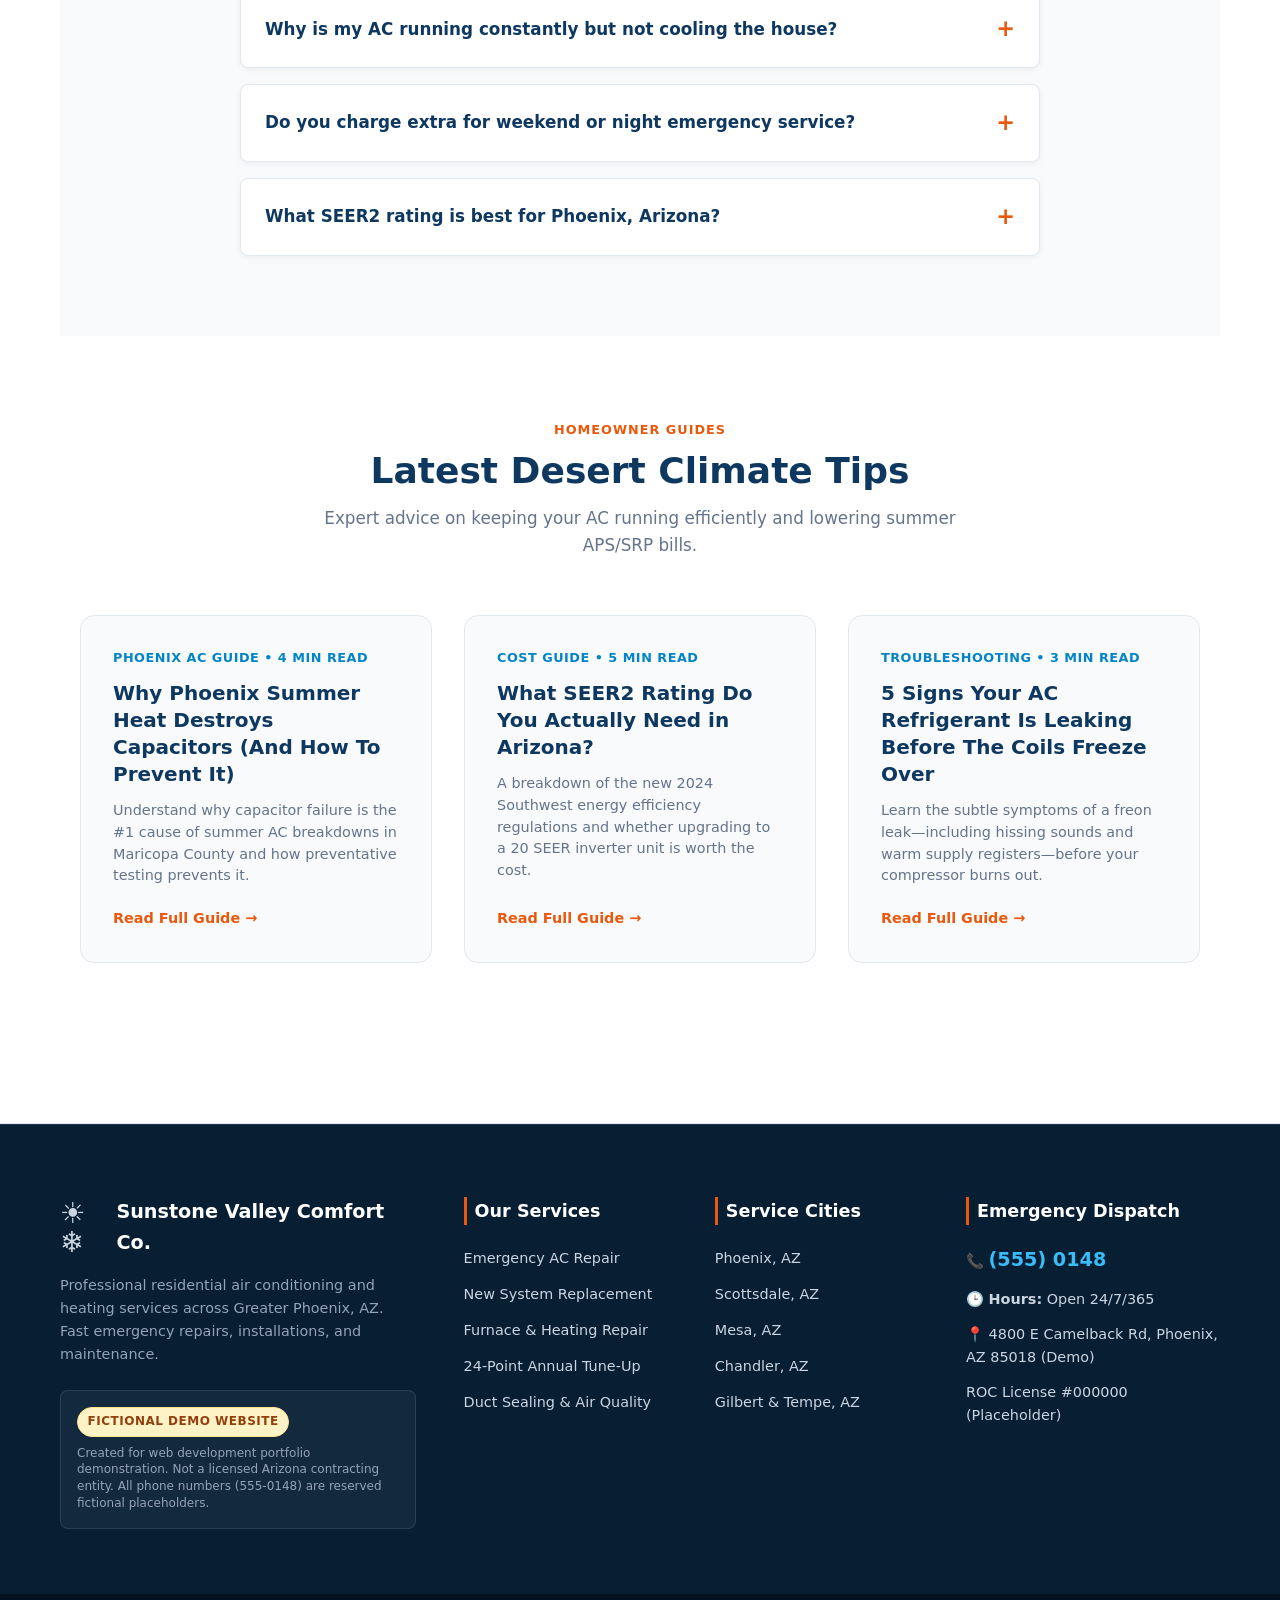
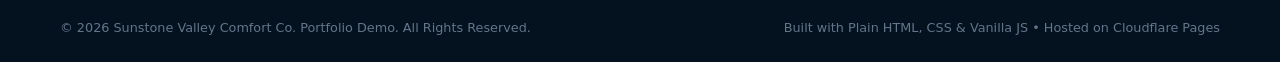
==== commit a0ad3475: "Add high-res HVAC portfolio images with smooth hover zoom" ====
--- a/index.html
+++ b/index.html
@@ -378,10 +378,11 @@
         </div>
 
         <div class="gallery-grid">
+          <!-- Card 1 -->
           <div class="gallery-card">
-            <div class="gallery-visual-placeholder">
-              <span class="demo-badge">Demo Photo Placeholder</span>
-              <div class="placeholder-graphic">🔧 OLD 10 SEER vs NEW 18 SEER2 UNIT</div>
+            <div class="gallery-img-wrap">
+              <span class="demo-badge-overlay">Demo Project</span>
+              <img src="images/hvac-install.jpg" alt="Scottsdale Residential AC Installation" loading="lazy">
             </div>
             <div class="gallery-details">
               <h4>Scottsdale Residential AC Replacement</h4>
@@ -389,10 +390,11 @@
             </div>
           </div>
 
+          <!-- Card 2 -->
           <div class="gallery-card">
-            <div class="gallery-visual-placeholder">
-              <span class="demo-badge">Demo Photo Placeholder</span>
-              <div class="placeholder-graphic">❄️ EMERGENCY COMPRESSOR RESTORATION</div>
+            <div class="gallery-img-wrap">
+              <span class="demo-badge-overlay">Demo Project</span>
+              <img src="images/hvac-repair.jpg" alt="Mesa Same-Day Emergency AC Repair" loading="lazy">
             </div>
             <div class="gallery-details">
               <h4>Mesa Same-Day Emergency Recovery</h4>
@@ -400,8 +402,6 @@
             </div>
           </div>
         </div>
-      </div>
-    </section>
 
     <!-- 9. Reviews Section -->
     <section class="reviews-section" id="reviews">
--- a/css/style.css
+++ b/css/style.css
@@ -1570,4 +1570,39 @@
     width: 32px;
     height: 32px;
   }
+}
+/* Gallery Image Polish & Smooth Zoom */
+.gallery-img-wrap {
+  position: relative;
+  height: 220px;
+  overflow: hidden;
+  background-color: #071e33;
+}
+
+.gallery-img-wrap img {
+  width: 100%;
+  height: 100%;
+  object-fit: cover;
+  transition: transform 0.4s cubic-bezier(0.16, 1, 0.3, 1);
+}
+
+.gallery-card:hover .gallery-img-wrap img {
+  transform: scale(1.06); /* Smooth cinematic hover zoom */
+}
+
+.demo-badge-overlay {
+  position: absolute;
+  top: 12px;
+  left: 12px;
+  z-index: 2;
+  background: rgba(15, 23, 42, 0.85);
+  backdrop-filter: blur(4px);
+  color: #38bdf8;
+  font-size: 0.72rem;
+  font-weight: 700;
+  padding: 0.25rem 0.6rem;
+  border-radius: var(--radius-sm);
+  border: 1px solid rgba(56, 189, 248, 0.3);
+  text-transform: uppercase;
+  letter-spacing: 0.5px;
 }
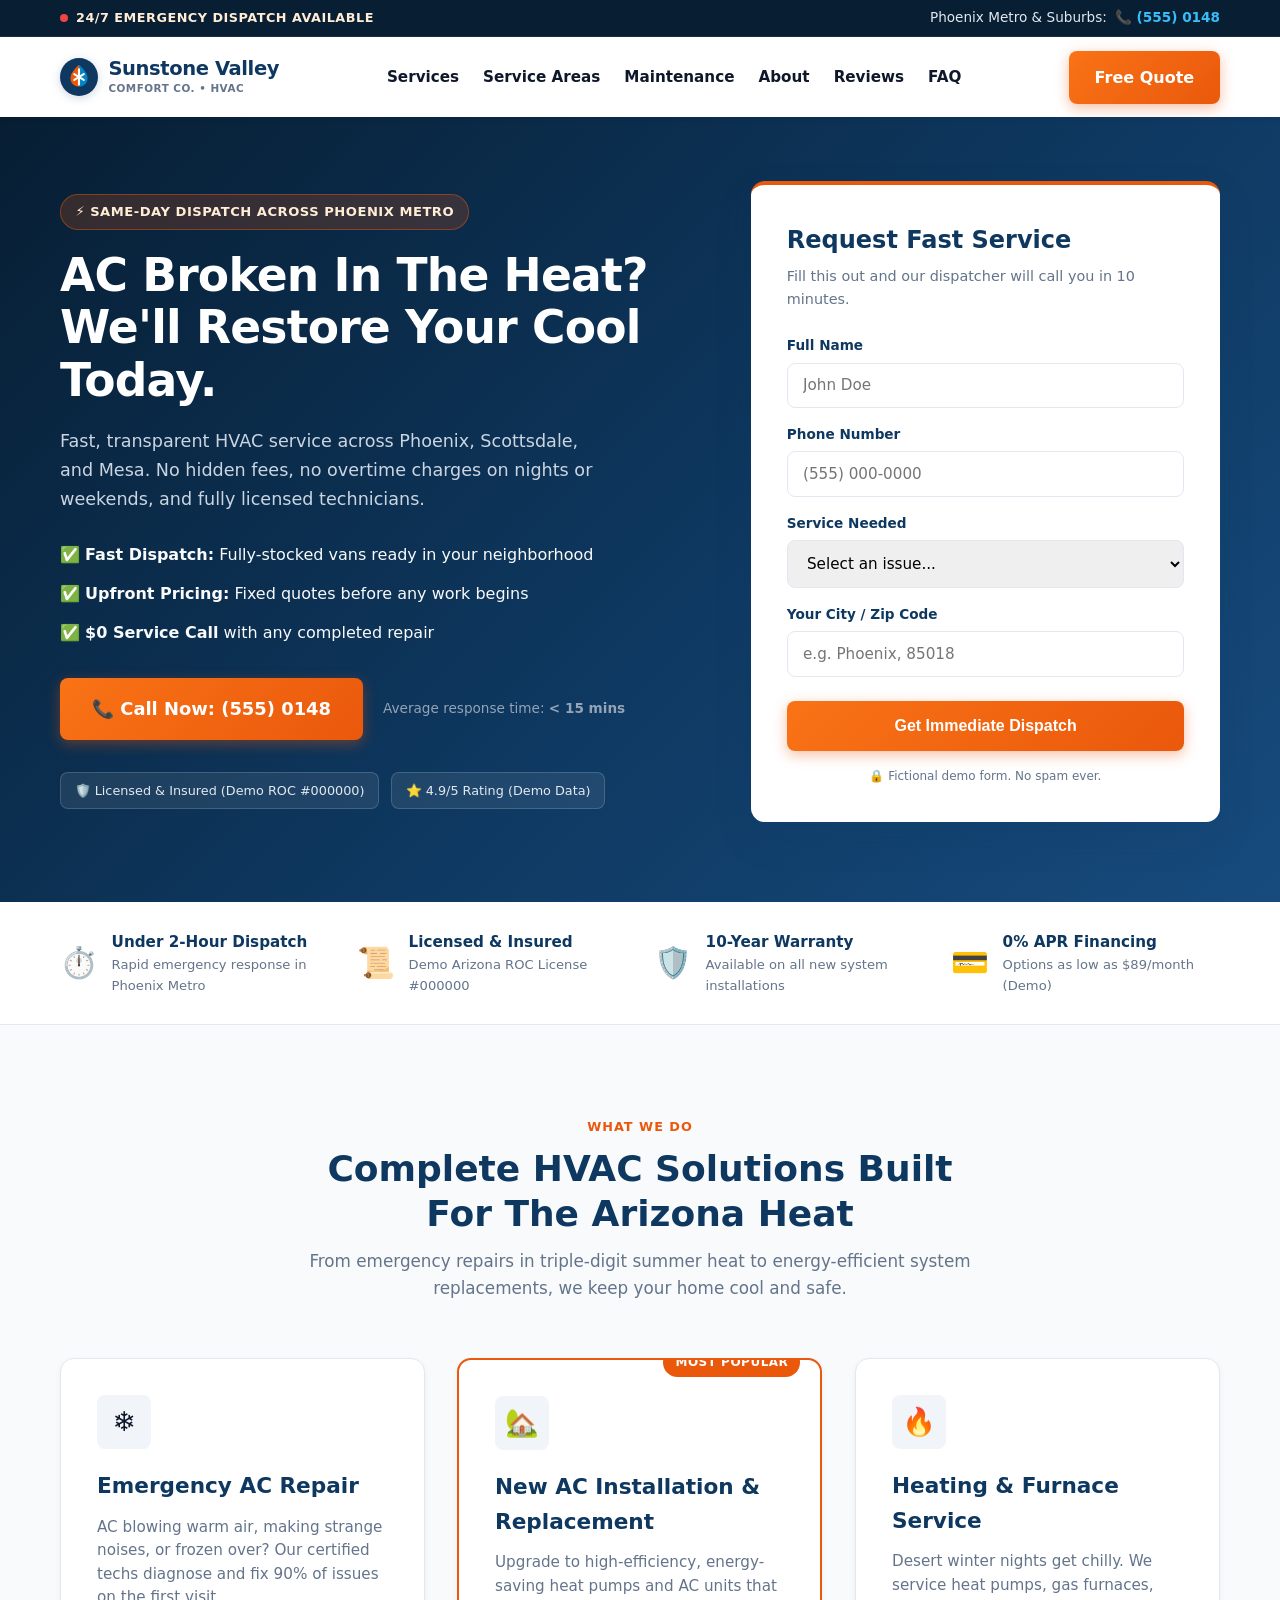
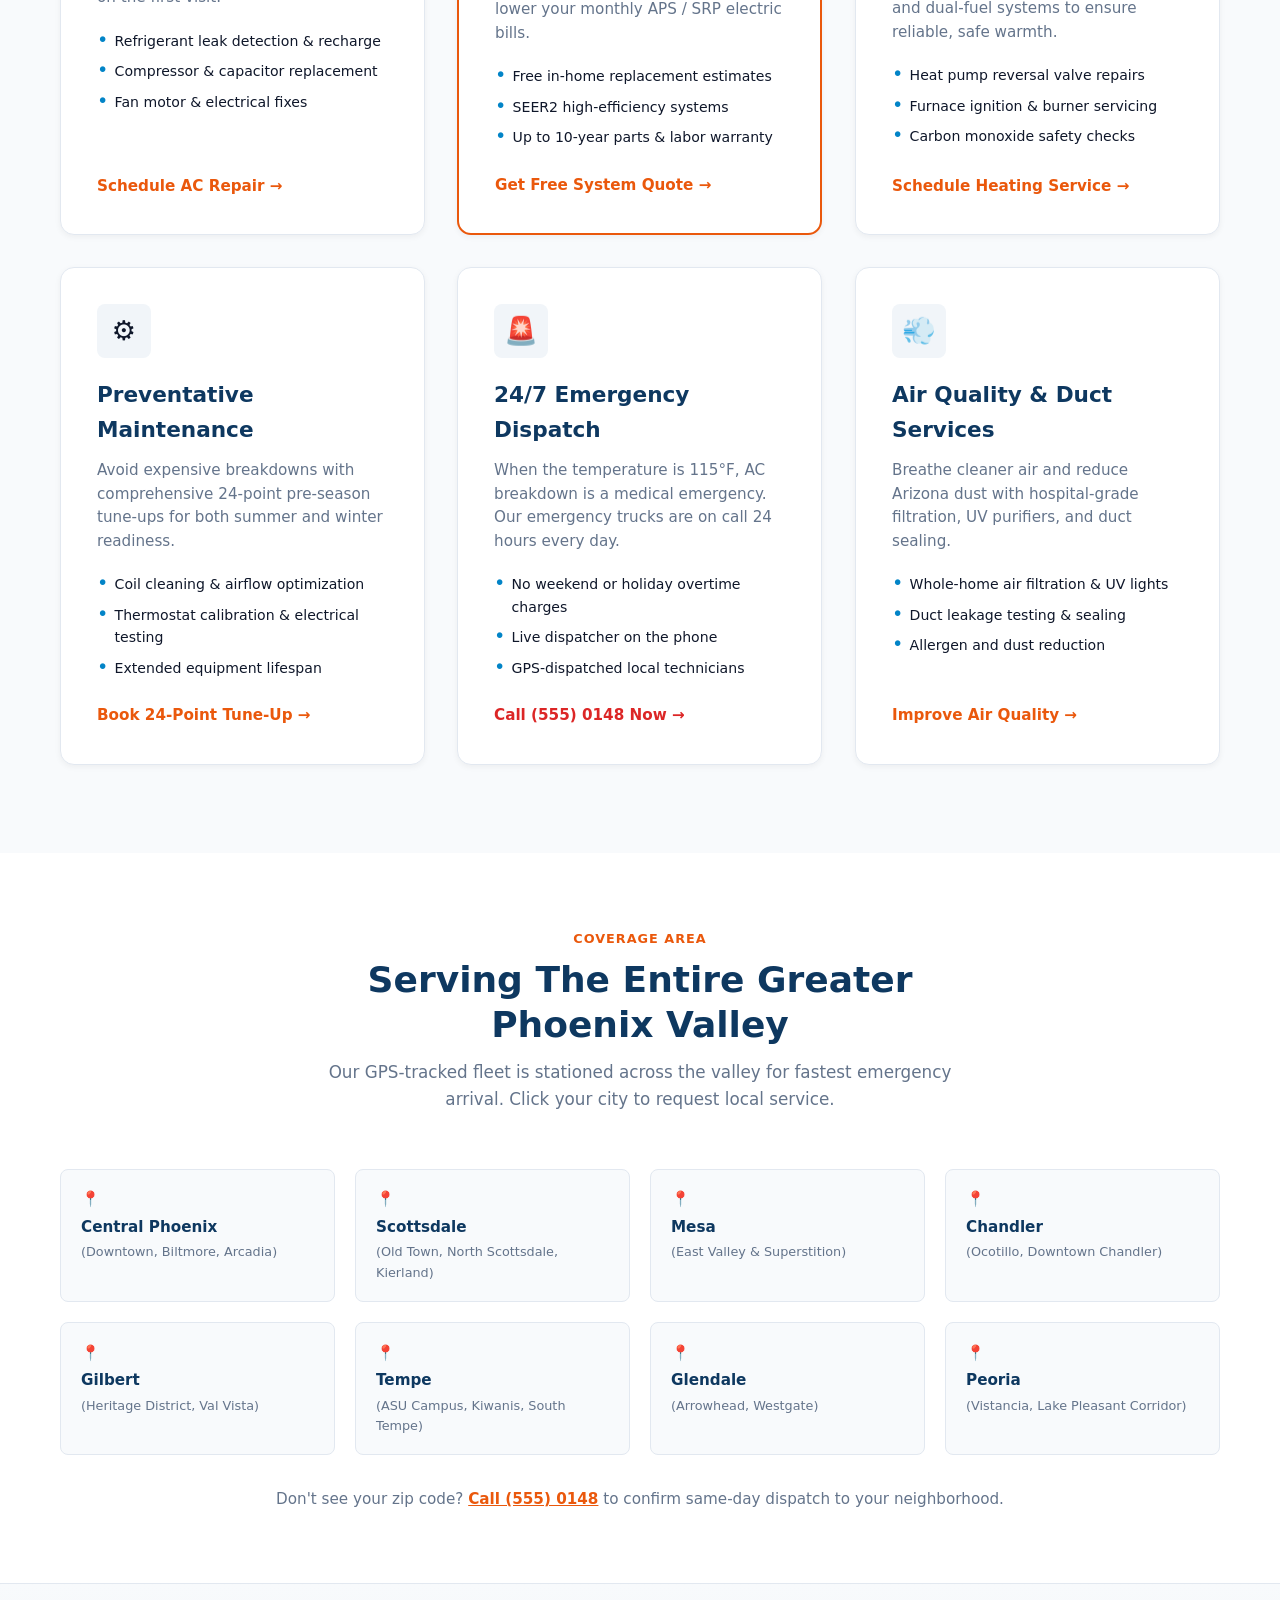
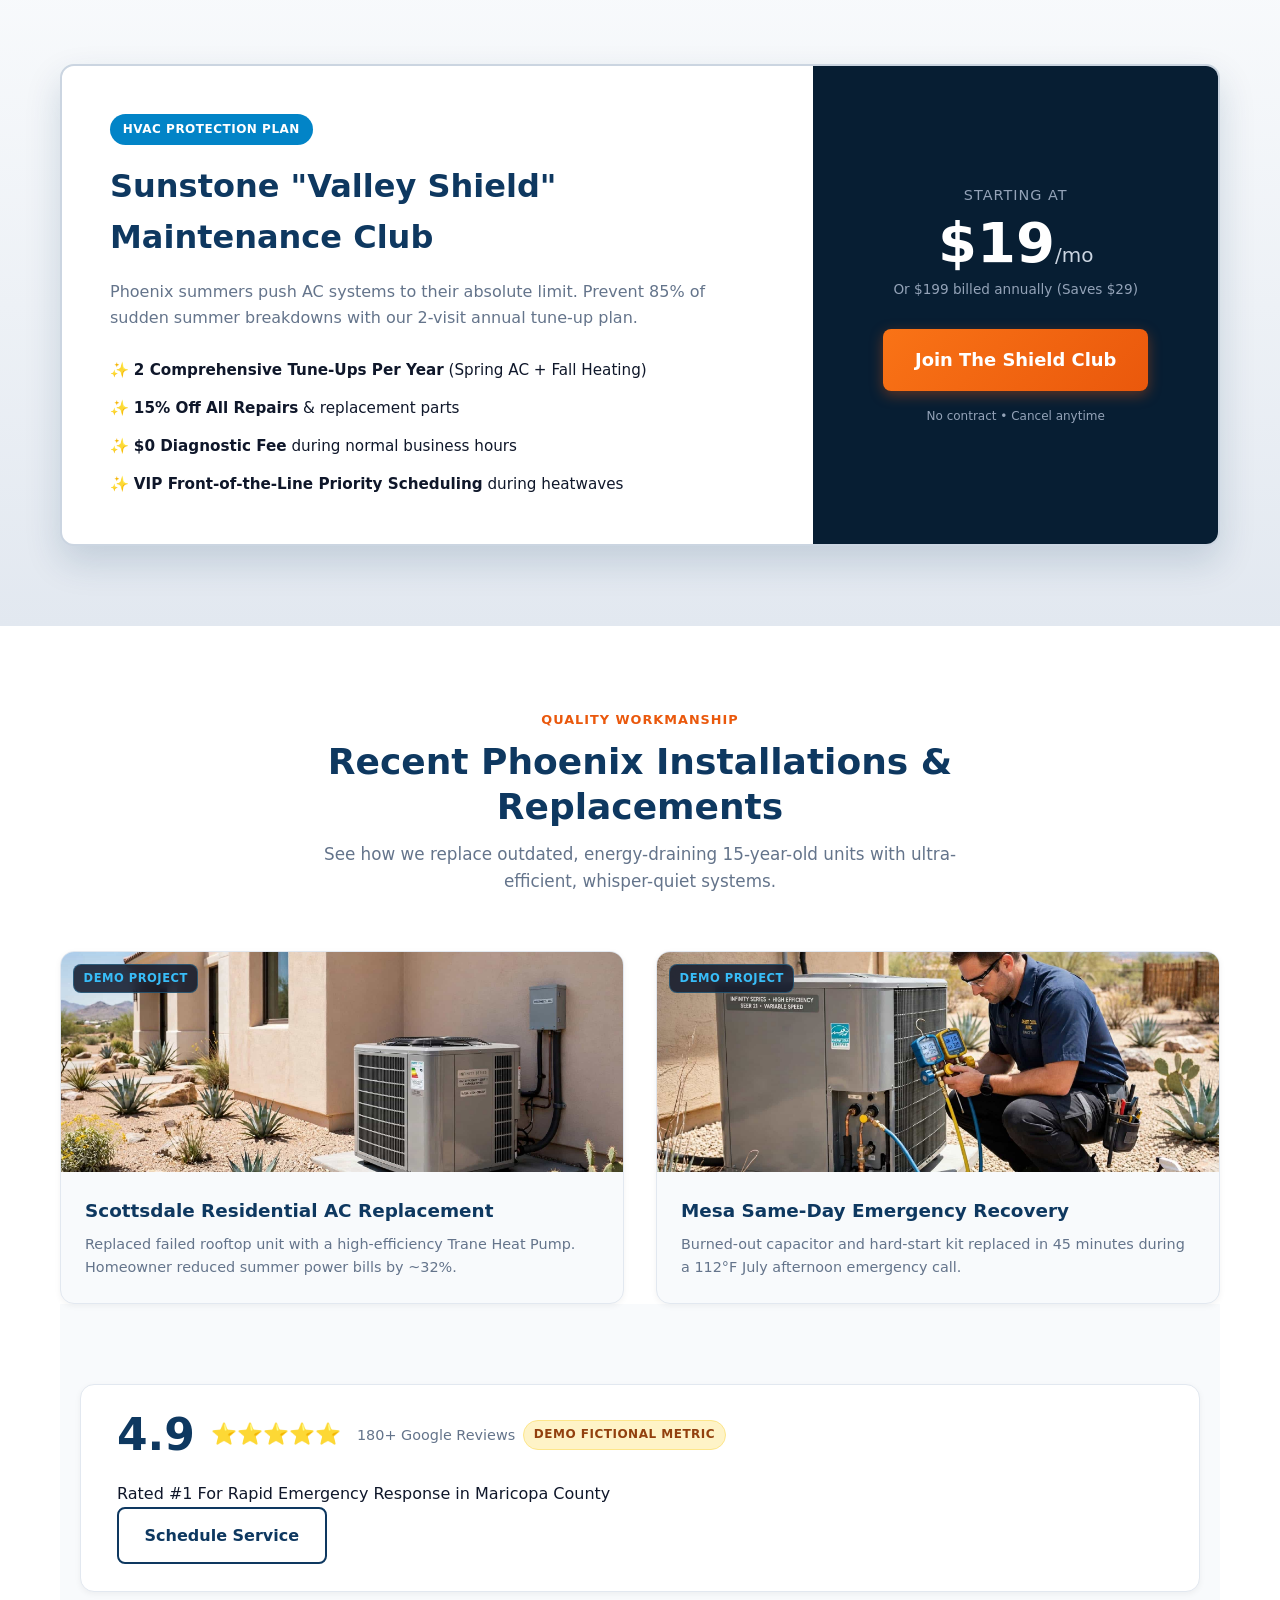
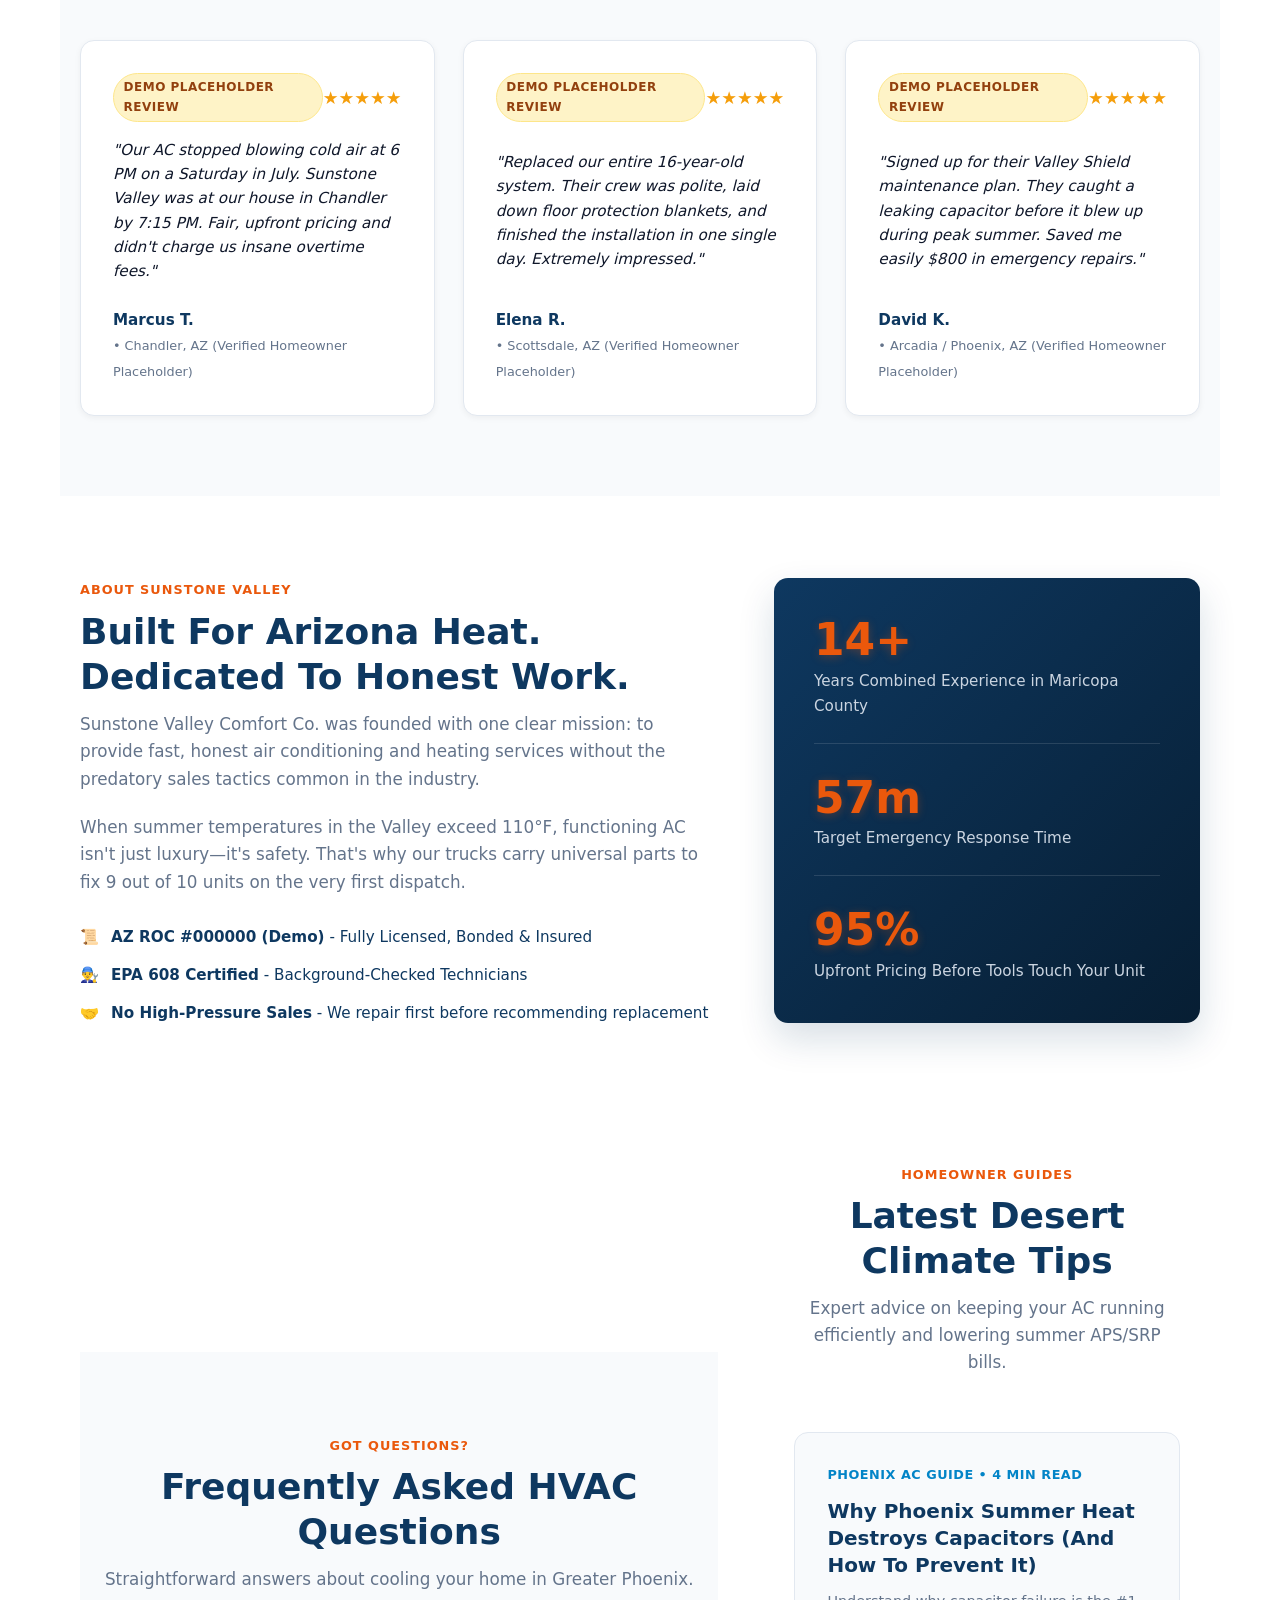
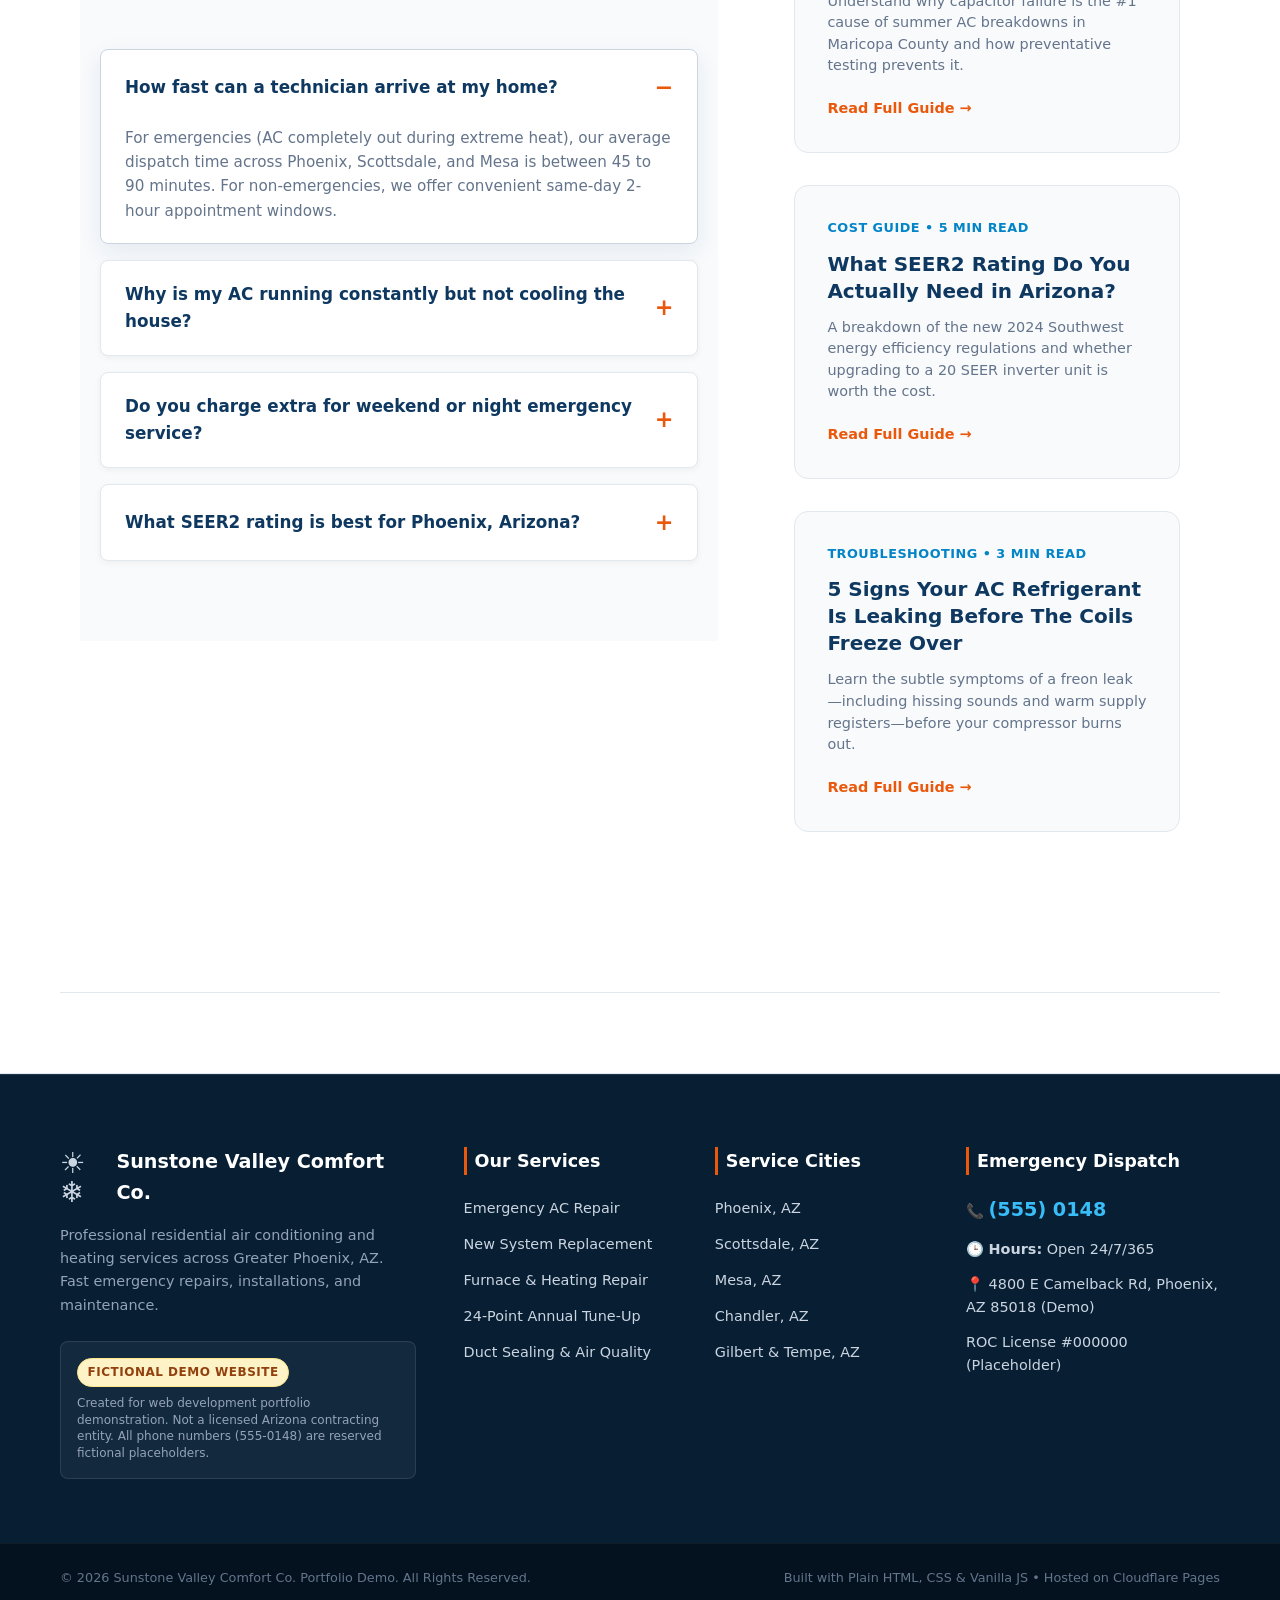
==== commit 883df5c8: "Implement 60fps Awwwards interactions: scroll reveal, counter animations & glass header" ====
--- a/index.html
+++ b/index.html
@@ -491,22 +491,20 @@
           </div>
         </div>
 
-        <div class="about-box">
+        <div class="about-box reveal">
           <div class="about-stat">
-            <span class="stat-number">15+</span>
+            <span class="stat-number" data-target="15" data-suffix="+">0+</span>
             <span class="stat-desc">Years Combined Experience in Maricopa County</span>
           </div>
           <div class="about-stat">
-            <span class="stat-number">60m</span>
+            <span class="stat-number" data-target="60" data-suffix="m">0m</span>
             <span class="stat-desc">Target Emergency Response Time</span>
           </div>
           <div class="about-stat">
-            <span class="stat-number">100%</span>
+            <span class="stat-number" data-target="100" data-suffix="%">0%</span>
             <span class="stat-desc">Upfront Pricing Before Tools Touch Your Unit</span>
           </div>
         </div>
-      </div>
-    </section>
 
     <!-- 11. FAQ -->
     <section class="faq-section" id="faq">
--- a/css/style.css
+++ b/css/style.css
@@ -1605,4 +1605,61 @@
   border: 1px solid rgba(56, 189, 248, 0.3);
   text-transform: uppercase;
   letter-spacing: 0.5px;
+}
+/* ==========================================================================
+   AWWARDS-GRADE 60 FPS INTERACTION SUITE (GPU ACCELERATED)
+   ========================================================================== */
+
+/* 1. Header Frosted Glass Effect on Scroll */
+.site-header {
+  transition: background-color 0.3s ease, box-shadow 0.3s ease, backdrop-filter 0.3s ease;
+}
+
+.site-header.header-scrolled {
+  background-color: rgba(255, 255, 255, 0.94) !important;
+  backdrop-filter: blur(14px) !important;
+  -webkit-backdrop-filter: blur(14px) !important;
+  box-shadow: 0 4px 20px rgba(14, 56, 96, 0.08) !important;
+}
+
+/* 2. Scroll Reveal Fluid Transitions */
+.reveal {
+  opacity: 0;
+  transform: translateY(28px);
+  transition: opacity 0.75s cubic-bezier(0.16, 1, 0.3, 1), transform 0.75s cubic-bezier(0.16, 1, 0.3, 1);
+  will-change: opacity, transform;
+}
+
+.reveal.active {
+  opacity: 1;
+  transform: translateY(0);
+}
+
+/* 3. Luxury Shimmer Light-Sweep on Card Hover */
+.service-card, .review-card, .gallery-card {
+  position: relative;
+  overflow: hidden;
+}
+
+.service-card::after, .review-card::after {
+  content: "";
+  position: absolute;
+  top: 0;
+  left: -120%;
+  width: 60%;
+  height: 100%;
+  background: linear-gradient(90deg, transparent, rgba(255, 255, 255, 0.35), transparent);
+  transform: skewX(-20deg);
+  transition: left 0.8s ease;
+  pointer-events: none;
+}
+
+.service-card:hover::after, .review-card:hover::after {
+  left: 160%;
+}
+
+/* 4. Stat Numbers Glow */
+.stat-number {
+  font-variant-numeric: tabular-nums; /* Prevents text jumping while counting */
+  text-shadow: 0 2px 10px rgba(234, 88, 12, 0.3);
 }
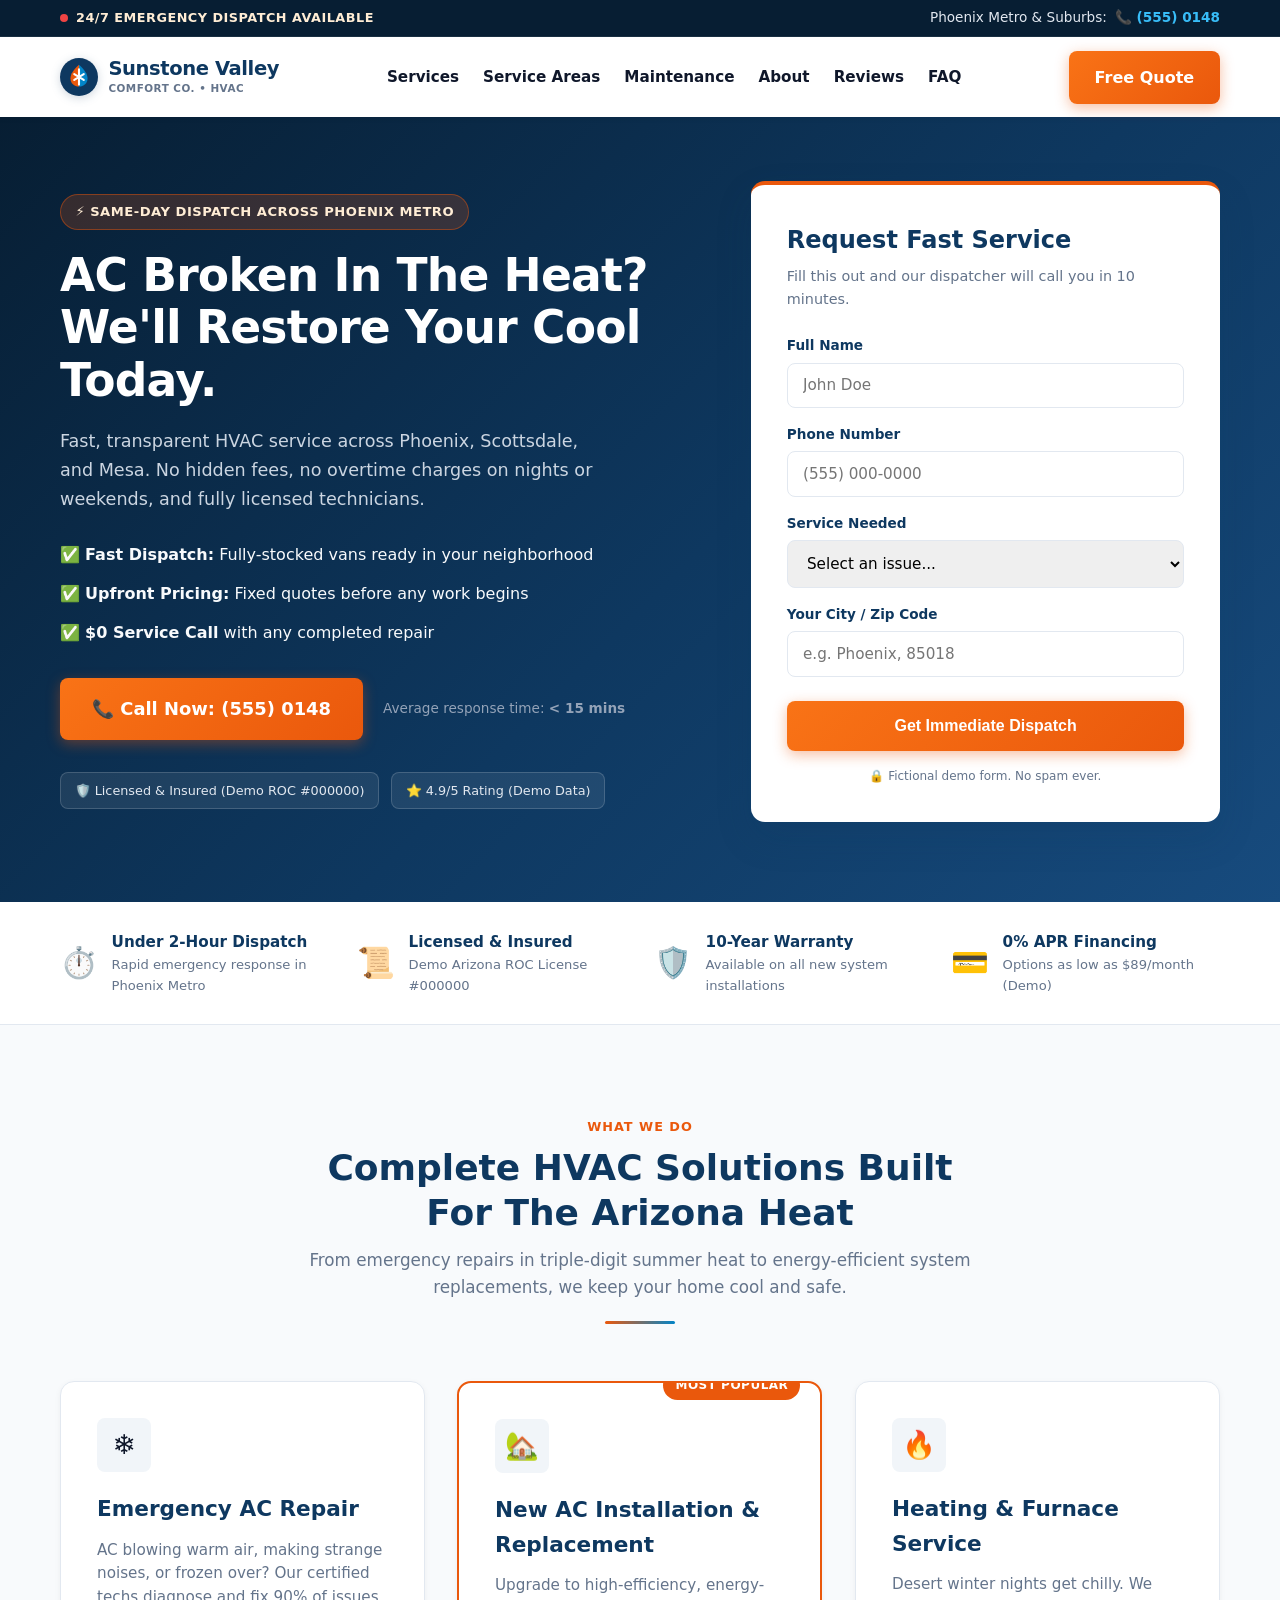
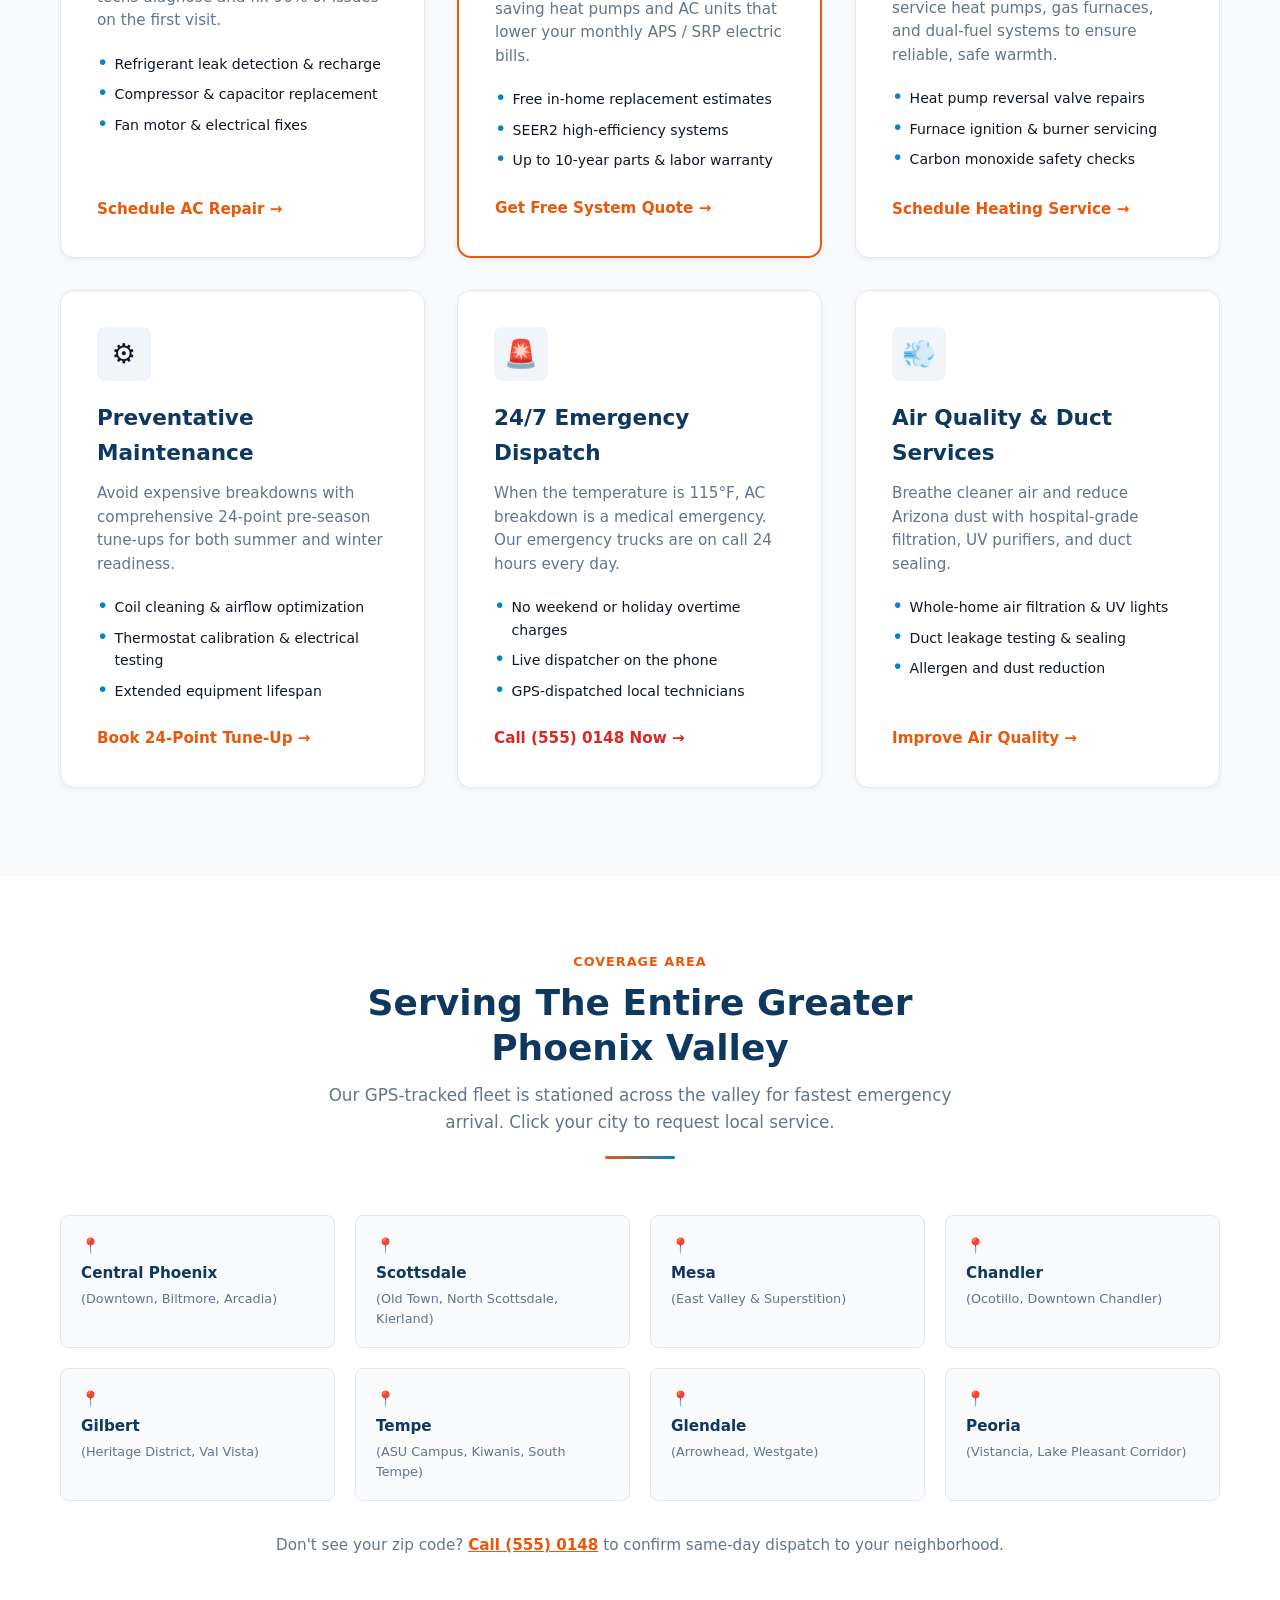
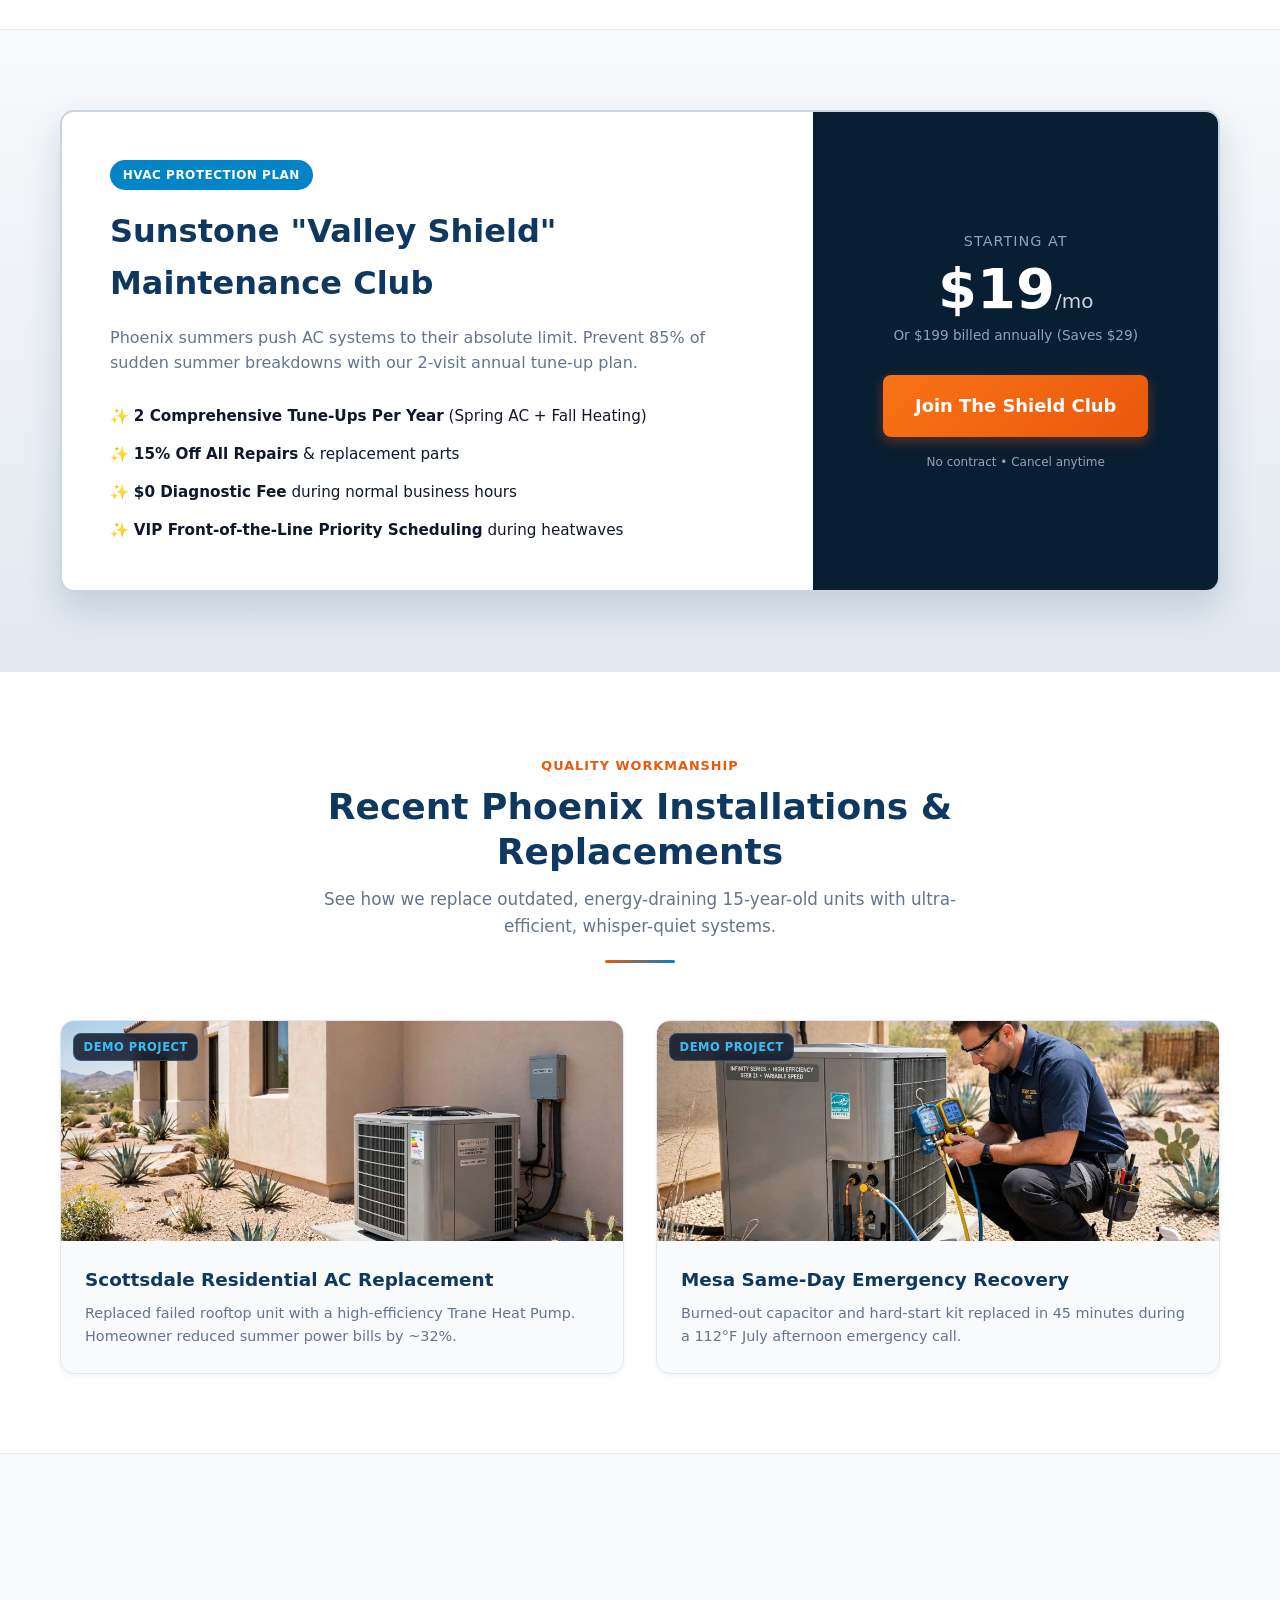
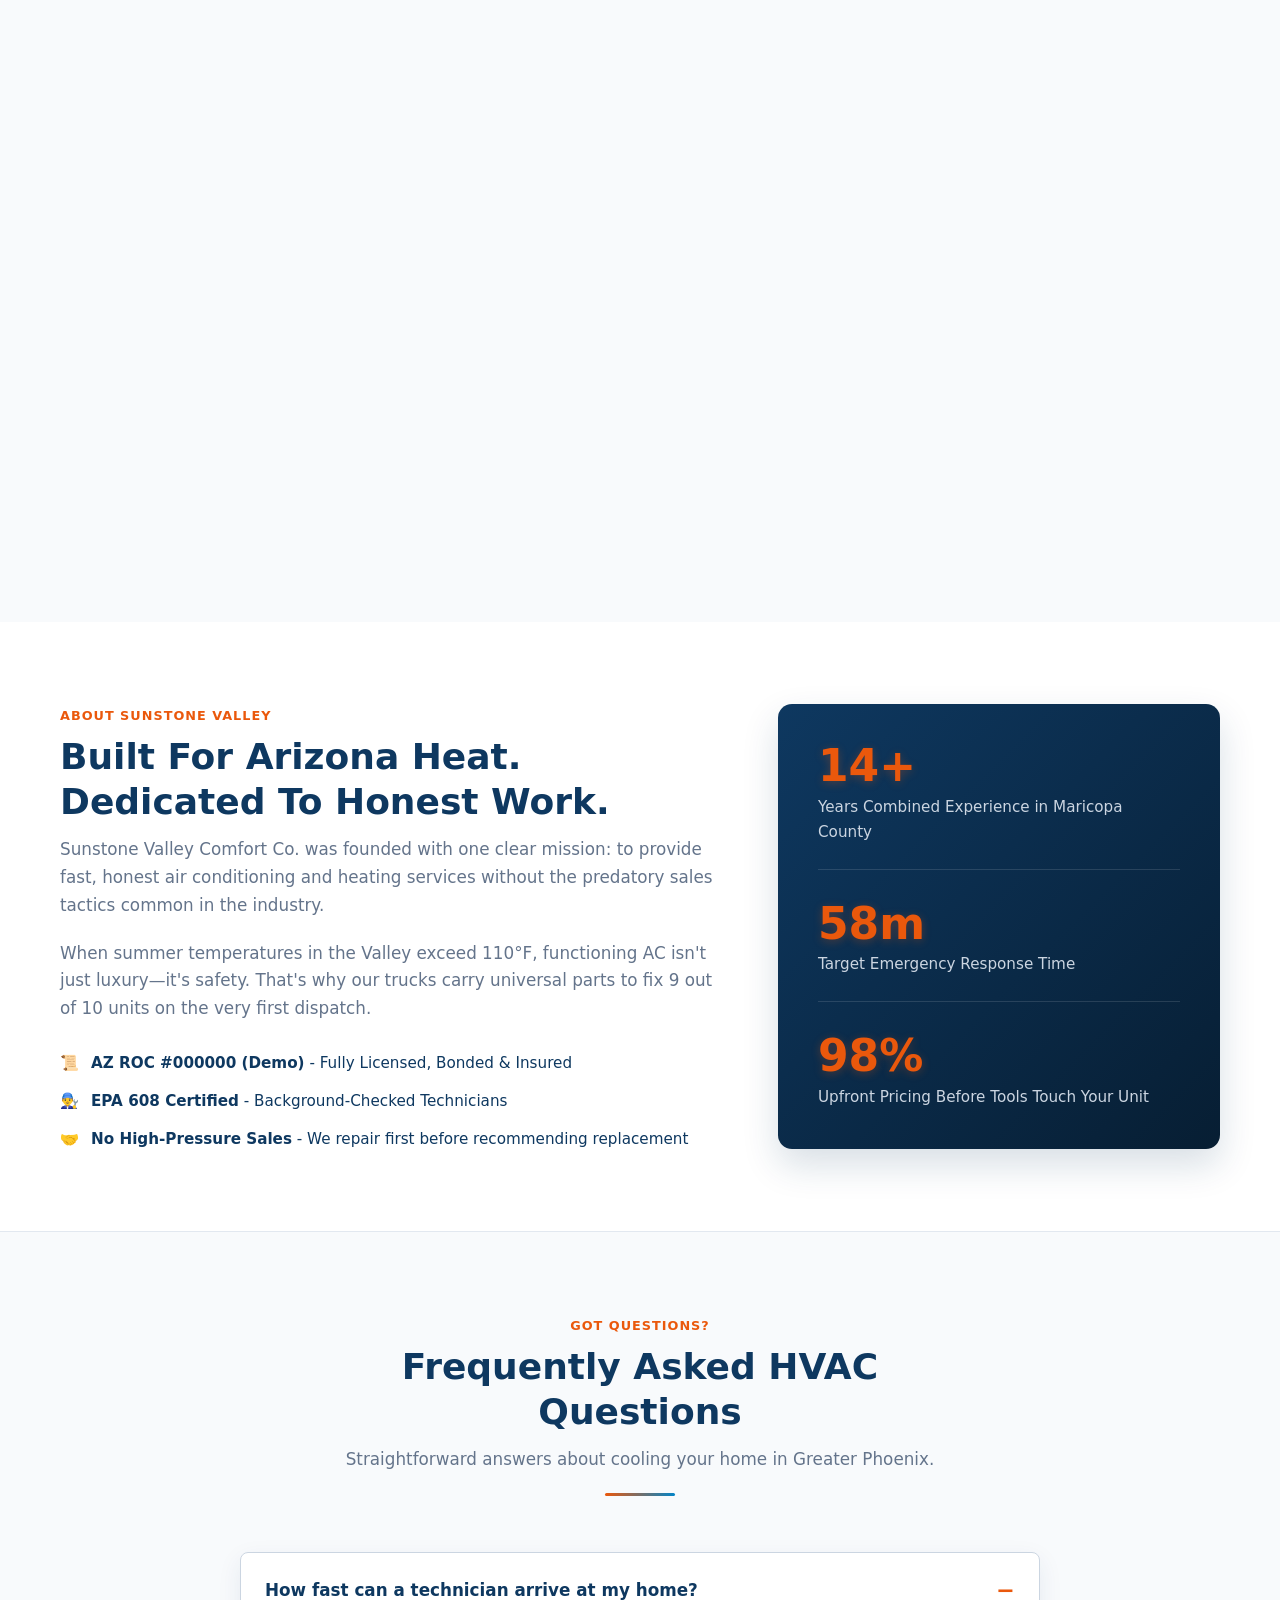
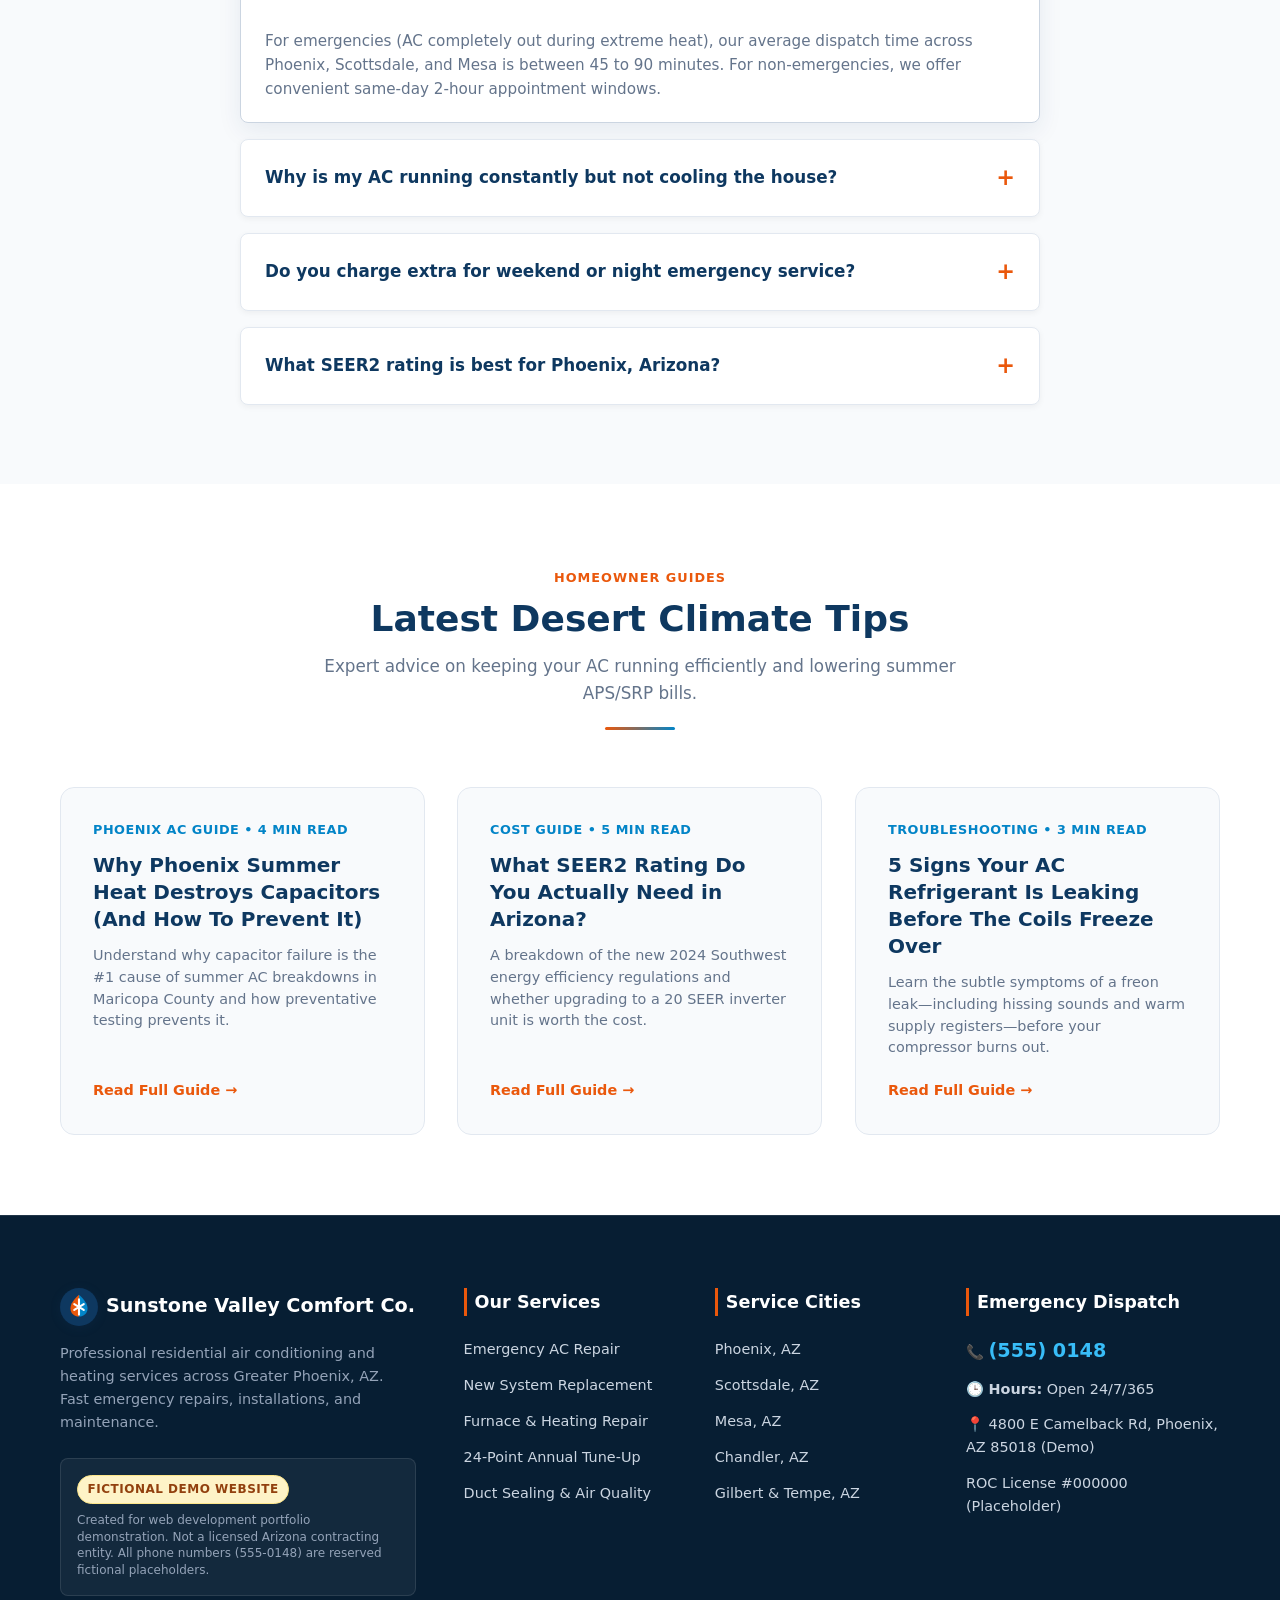
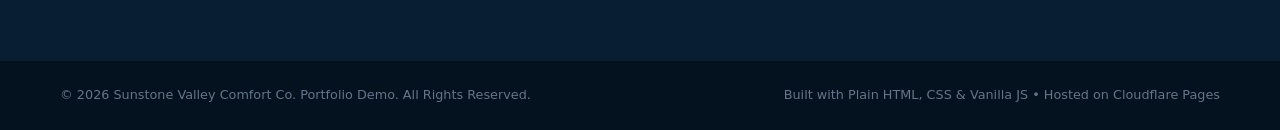
==== commit 4dfc3a82: "Synchronize complete HTML with blur-reveals, stats counters and gallery images" ====
--- a/index.html
+++ b/index.html
@@ -64,11 +64,9 @@
     </div>
   </aside>
 
-  <!-- 2. Main Navigation Header (Clean & Perfectly Spaced) -->
+  <!-- 2. Main Navigation Header -->
   <header class="site-header">
     <div class="container header-flex">
-      
-      <!-- Brand Logo with Custom HVAC SVG Emblem -->
       <a href="index.html" class="brand-logo">
         <svg class="brand-svg" viewBox="0 0 40 40" fill="none" xmlns="http://www.w3.org/2000/svg">
           <circle cx="20" cy="20" r="20" fill="#0E3860"/>
@@ -82,7 +80,6 @@
         </div>
       </a>
 
-      <!-- Desktop Navigation -->
       <nav class="main-nav" aria-label="Main Navigation">
         <ul>
           <li><a href="#services">Services</a></li>
@@ -94,19 +91,17 @@
         </ul>
       </nav>
 
-      <!-- CTA Button -->
       <div class="header-cta">
         <a href="#quote-form" class="btn btn-primary btn-header">Free Quote</a>
       </div>
     </div>
   </header>
 
-  <!-- 3. Hero Section (Clean 2-Column Grid) -->
+  <!-- 3. Hero Section (Choreographed Entrance) -->
   <main>
     <section class="hero-section">
       <div class="container hero-grid">
         
-        <!-- Left Column: Copy & Actions -->
         <div class="hero-content">
           <div class="hero-urgency-chip">
             ⚡ Same-Day Dispatch Across Phoenix Metro
@@ -137,7 +132,6 @@
           </div>
         </div>
 
-        <!-- Right Column: Lead Form Card -->
         <div class="hero-form-card" id="quote-form">
           <div class="form-header">
             <h3>Request Fast Service</h3>
@@ -145,7 +139,6 @@
           </div>
 
           <form action="https://api.web3forms.com/submit" method="POST" class="quote-form">
-            <!-- Put your Web3Forms access key below -->
             <input type="hidden" name="access_key" value="YOUR_ACCESS_KEY_HERE">
             <input type="hidden" name="subject" value="New HVAC Service Request - Sunstone Valley">
 
@@ -188,28 +181,28 @@
     <!-- 4. Trust & Guarantee Strip -->
     <section class="trust-strip">
       <div class="container trust-strip-grid">
-        <div class="trust-item">
+        <div class="trust-item reveal">
           <span class="trust-icon">⏱️</span>
           <div>
             <strong>Under 2-Hour Dispatch</strong>
             <p>Rapid emergency response in Phoenix Metro</p>
           </div>
         </div>
-        <div class="trust-item">
+        <div class="trust-item reveal">
           <span class="trust-icon">📜</span>
           <div>
             <strong>Licensed &amp; Insured</strong>
             <p>Demo Arizona ROC License #000000</p>
           </div>
         </div>
-        <div class="trust-item">
+        <div class="trust-item reveal">
           <span class="trust-icon">🛡️</span>
           <div>
             <strong>10-Year Warranty</strong>
             <p>Available on all new system installations</p>
           </div>
         </div>
-        <div class="trust-item">
+        <div class="trust-item reveal">
           <span class="trust-icon">💳</span>
           <div>
             <strong>0% APR Financing</strong>
@@ -223,7 +216,7 @@
     <section class="services-section" id="services">
       <div class="container">
         
-        <div class="section-title-wrap">
+        <div class="section-title-wrap reveal">
           <span class="section-tag">What We Do</span>
           <h2 class="section-title">Complete HVAC Solutions Built For The Arizona Heat</h2>
           <p class="section-subtitle">
@@ -232,7 +225,7 @@
         </div>
 
         <div class="services-grid">
-          <article class="service-card">
+          <article class="service-card reveal">
             <div class="service-icon-box">❄️</div>
             <h3>Emergency AC Repair</h3>
             <p>AC blowing warm air, making strange noises, or frozen over? Our certified techs diagnose and fix 90% of issues on the first visit.</p>
@@ -244,7 +237,7 @@
             <a href="#quote-form" class="service-link">Schedule AC Repair →</a>
           </article>
 
-          <article class="service-card featured-service">
+          <article class="service-card featured-service reveal">
             <span class="badge-featured">Most Popular</span>
             <div class="service-icon-box">🏡</div>
             <h3>New AC Installation &amp; Replacement</h3>
@@ -257,7 +250,7 @@
             <a href="#quote-form" class="service-link">Get Free System Quote →</a>
           </article>
 
-          <article class="service-card">
+          <article class="service-card reveal">
             <div class="service-icon-box">🔥</div>
             <h3>Heating &amp; Furnace Service</h3>
             <p>Desert winter nights get chilly. We service heat pumps, gas furnaces, and dual-fuel systems to ensure reliable, safe warmth.</p>
@@ -269,7 +262,7 @@
             <a href="#quote-form" class="service-link">Schedule Heating Service →</a>
           </article>
 
-          <article class="service-card">
+          <article class="service-card reveal">
             <div class="service-icon-box">⚙️</div>
             <h3>Preventative Maintenance</h3>
             <p>Avoid expensive breakdowns with comprehensive 24-point pre-season tune-ups for both summer and winter readiness.</p>
@@ -281,7 +274,7 @@
             <a href="#quote-form" class="service-link">Book 24-Point Tune-Up →</a>
           </article>
 
-          <article class="service-card">
+          <article class="service-card reveal">
             <div class="service-icon-box">🚨</div>
             <h3>24/7 Emergency Dispatch</h3>
             <p>When the temperature is 115°F, AC breakdown is a medical emergency. Our emergency trucks are on call 24 hours every day.</p>
@@ -293,7 +286,7 @@
             <a href="tel:5550148" class="service-link text-emergency">Call (555) 0148 Now →</a>
           </article>
 
-          <article class="service-card">
+          <article class="service-card reveal">
             <div class="service-icon-box">💨</div>
             <h3>Air Quality &amp; Duct Services</h3>
             <p>Breathe cleaner air and reduce Arizona dust with hospital-grade filtration, UV purifiers, and duct sealing.</p>
@@ -312,7 +305,7 @@
     <!-- 6. Service Areas Section -->
     <section class="areas-section" id="service-areas">
       <div class="container">
-        <div class="section-title-wrap">
+        <div class="section-title-wrap reveal">
           <span class="section-tag">Coverage Area</span>
           <h2 class="section-title">Serving The Entire Greater Phoenix Valley</h2>
           <p class="section-subtitle">
@@ -320,7 +313,7 @@
           </p>
         </div>
 
-        <div class="areas-grid">
+        <div class="areas-grid reveal">
           <div class="area-chip">📍 <strong>Central Phoenix</strong> <span>(Downtown, Biltmore, Arcadia)</span></div>
           <div class="area-chip">📍 <strong>Scottsdale</strong> <span>(Old Town, North Scottsdale, Kierland)</span></div>
           <div class="area-chip">📍 <strong>Mesa</strong> <span>(East Valley &amp; Superstition)</span></div>
@@ -331,7 +324,7 @@
           <div class="area-chip">📍 <strong>Peoria</strong> <span>(Vistancia, Lake Pleasant Corridor)</span></div>
         </div>
 
-        <div class="areas-callout">
+        <div class="areas-callout reveal">
           <span>Don't see your zip code?</span>
           <a href="tel:5550148">Call (555) 0148</a> to confirm same-day dispatch to your neighborhood.
         </div>
@@ -341,7 +334,7 @@
     <!-- 7. Maintenance Plan -->
     <section class="maintenance-section" id="maintenance">
       <div class="container">
-        <div class="maintenance-card">
+        <div class="maintenance-card reveal">
           <div class="maintenance-info">
             <span class="badge-vip">HVAC Protection Plan</span>
             <h2>Sunstone "Valley Shield" Maintenance Club</h2>
@@ -366,10 +359,10 @@
       </div>
     </section>
 
-    <!-- 8. Before/After Work Showcase -->
+    <!-- 8. Real Work Proof / Photo Showcase -->
     <section class="gallery-section" id="gallery">
       <div class="container">
-        <div class="section-title-wrap">
+        <div class="section-title-wrap reveal">
           <span class="section-tag">Quality Workmanship</span>
           <h2 class="section-title">Recent Phoenix Installations &amp; Replacements</h2>
           <p class="section-subtitle">
@@ -379,10 +372,10 @@
 
         <div class="gallery-grid">
           <!-- Card 1 -->
-          <div class="gallery-card">
+          <div class="gallery-card reveal">
             <div class="gallery-img-wrap">
               <span class="demo-badge-overlay">Demo Project</span>
-              <img src="images/hvac-install.jpg" alt="Scottsdale Residential AC Installation" loading="lazy">
+              <img src="images/hvac-install.jpg" alt="Scottsdale Residential AC Replacement" loading="lazy">
             </div>
             <div class="gallery-details">
               <h4>Scottsdale Residential AC Replacement</h4>
@@ -391,10 +384,10 @@
           </div>
 
           <!-- Card 2 -->
-          <div class="gallery-card">
+          <div class="gallery-card reveal">
             <div class="gallery-img-wrap">
               <span class="demo-badge-overlay">Demo Project</span>
-              <img src="images/hvac-repair.jpg" alt="Mesa Same-Day Emergency AC Repair" loading="lazy">
+              <img src="images/hvac-repair.jpg" alt="Mesa Same-Day Emergency Recovery" loading="lazy">
             </div>
             <div class="gallery-details">
               <h4>Mesa Same-Day Emergency Recovery</h4>
@@ -402,12 +395,14 @@
             </div>
           </div>
         </div>
+      </div>
+    </section>
 
     <!-- 9. Reviews Section -->
     <section class="reviews-section" id="reviews">
       <div class="container">
         
-        <div class="gbp-summary-card">
+        <div class="gbp-summary-card reveal">
           <div class="gbp-rating">
             <span class="gbp-score">4.9</span>
             <div class="gbp-stars">⭐⭐⭐⭐⭐</div>
@@ -420,7 +415,7 @@
         </div>
 
         <div class="reviews-grid">
-          <div class="review-card">
+          <div class="review-card reveal">
             <div class="review-header">
               <span class="demo-badge">Demo Placeholder Review</span>
               <div class="review-stars">★★★★★</div>
@@ -433,7 +428,7 @@
             </div>
           </div>
 
-          <div class="review-card">
+          <div class="review-card reveal">
             <div class="review-header">
               <span class="demo-badge">Demo Placeholder Review</span>
               <div class="review-stars">★★★★★</div>
@@ -446,7 +441,7 @@
             </div>
           </div>
 
-          <div class="review-card">
+          <div class="review-card reveal">
             <div class="review-header">
               <span class="demo-badge">Demo Placeholder Review</span>
               <div class="review-stars">★★★★★</div>
@@ -466,7 +461,7 @@
     <!-- 10. About Us -->
     <section class="about-section" id="about">
       <div class="container about-grid">
-        <div class="about-content">
+        <div class="about-content reveal">
           <span class="section-tag">About Sunstone Valley</span>
           <h2 class="section-title">Built For Arizona Heat. Dedicated To Honest Work.</h2>
           <p>
@@ -505,39 +500,41 @@
             <span class="stat-desc">Upfront Pricing Before Tools Touch Your Unit</span>
           </div>
         </div>
+      </div>
+    </section>
 
     <!-- 11. FAQ -->
     <section class="faq-section" id="faq">
       <div class="container">
-        <div class="section-title-wrap">
+        <div class="section-title-wrap reveal">
           <span class="section-tag">Got Questions?</span>
           <h2 class="section-title">Frequently Asked HVAC Questions</h2>
           <p class="section-subtitle">Straightforward answers about cooling your home in Greater Phoenix.</p>
         </div>
 
         <div class="faq-container">
-          <details class="faq-item" open>
+          <details class="faq-item reveal" open>
             <summary class="faq-question">How fast can a technician arrive at my home?</summary>
             <div class="faq-answer">
               <p>For emergencies (AC completely out during extreme heat), our average dispatch time across Phoenix, Scottsdale, and Mesa is between 45 to 90 minutes. For non-emergencies, we offer convenient same-day 2-hour appointment windows.</p>
             </div>
           </details>
 
-          <details class="faq-item">
+          <details class="faq-item reveal">
             <summary class="faq-question">Why is my AC running constantly but not cooling the house?</summary>
             <div class="faq-answer">
               <p>In Arizona summer heat, this is usually caused by a dirty air filter choking airflow, low refrigerant from a microscopic coil leak, or a failing capacitor causing the compressor to overheat and shut off. Turn your thermostat to 'OFF' to prevent burning out the motor and call us immediately.</p>
             </div>
           </details>
 
-          <details class="faq-item">
+          <details class="faq-item reveal">
             <summary class="faq-question">Do you charge extra for weekend or night emergency service?</summary>
             <div class="faq-answer">
               <p>No. We believe you shouldn't be penalized because your AC failed at 7 PM on a Saturday. We offer flat, transparent rates with zero hidden after-hours surcharges.</p>
             </div>
           </details>
 
-          <details class="faq-item">
+          <details class="faq-item reveal">
             <summary class="faq-question">What SEER2 rating is best for Phoenix, Arizona?</summary>
             <div class="faq-answer">
               <p>In the Southwest region, federal regulations require a minimum of 14.3 SEER2 for split systems. However, with Phoenix electricity rates during peak summer hours, investing in a 16 to 18 SEER2 variable-speed unit typically pays for itself in energy savings within 3 to 5 years.</p>
@@ -550,28 +547,28 @@
     <!-- 12. Blog Guides -->
     <section class="blog-section" id="blog">
       <div class="container">
-        <div class="section-title-wrap">
+        <div class="section-title-wrap reveal">
           <span class="section-tag">Homeowner Guides</span>
           <h2 class="section-title">Latest Desert Climate Tips</h2>
           <p class="section-subtitle">Expert advice on keeping your AC running efficiently and lowering summer APS/SRP bills.</p>
         </div>
 
         <div class="blog-grid">
-          <article class="blog-card">
+          <article class="blog-card reveal">
             <div class="blog-meta">Phoenix AC Guide • 4 Min Read</div>
             <h3>Why Phoenix Summer Heat Destroys Capacitors (And How To Prevent It)</h3>
             <p>Understand why capacitor failure is the #1 cause of summer AC breakdowns in Maricopa County and how preventative testing prevents it.</p>
             <span class="blog-read-more">Read Full Guide →</span>
           </article>
 
-          <article class="blog-card">
+          <article class="blog-card reveal">
             <div class="blog-meta">Cost Guide • 5 Min Read</div>
             <h3>What SEER2 Rating Do You Actually Need in Arizona?</h3>
             <p>A breakdown of the new 2024 Southwest energy efficiency regulations and whether upgrading to a 20 SEER inverter unit is worth the cost.</p>
             <span class="blog-read-more">Read Full Guide →</span>
           </article>
 
-          <article class="blog-card">
+          <article class="blog-card reveal">
             <div class="blog-meta">Troubleshooting • 3 Min Read</div>
             <h3>5 Signs Your AC Refrigerant Is Leaking Before The Coils Freeze Over</h3>
             <p>Learn the subtle symptoms of a freon leak—including hissing sounds and warm supply registers—before your compressor burns out.</p>
@@ -587,7 +584,12 @@
     <div class="container footer-grid">
       <div class="footer-col">
         <div class="footer-logo">
-          <span class="logo-icon">☀️❄️</span>
+          <svg class="brand-svg" viewBox="0 0 40 40" fill="none" xmlns="http://www.w3.org/2000/svg">
+            <circle cx="20" cy="20" r="20" fill="#0E3860"/>
+            <path d="M20 7C14.5 12 11 16.5 11 21.5C11 26.5 15 30 20 30V7Z" fill="#EA580C"/>
+            <path d="M20 7C25.5 12 29 16.5 29 21.5C29 26.5 25 30 20 30V7Z" fill="#0284C7"/>
+            <path d="M20 12V28M15 17L25 23M15 23L25 17" stroke="#FFFFFF" stroke-width="2.2" stroke-linecap="round"/>
+          </svg>
           <span class="footer-brand-name">Sunstone Valley Comfort Co.</span>
         </div>
         <p class="footer-desc">
--- a/css/style.css
+++ b/css/style.css
@@ -1662,4 +1662,100 @@
 .stat-number {
   font-variant-numeric: tabular-nums; /* Prevents text jumping while counting */
   text-shadow: 0 2px 10px rgba(234, 88, 12, 0.3);
+}
+/* ==========================================================================
+   CINEMATIC AWWWARDS BLUR-TO-FOCUS & CHOREOGRAPHED ENTRANCE (60 FPS)
+   ========================================================================== */
+
+/* 1. HERO OPENING ENTRANCE (Page load hote hi cinematic glide) */
+@keyframes blurSlideUp {
+  0% {
+    opacity: 0;
+    transform: translateY(36px);
+    filter: blur(12px);
+  }
+  100% {
+    opacity: 1;
+    transform: translateY(0);
+    filter: blur(0);
+  }
+}
+
+@keyframes blurSlideFromRight {
+  0% {
+    opacity: 0;
+    transform: translateX(45px);
+    filter: blur(14px);
+  }
+  100% {
+    opacity: 1;
+    transform: translateX(0);
+    filter: blur(0);
+  }
+}
+
+/* Hero elements ek-ek karke focus honge (Staggered Choreography) */
+.hero-urgency-chip {
+  animation: blurSlideUp 0.8s cubic-bezier(0.16, 1, 0.3, 1) 0.1s both !important;
+}
+
+.hero-title {
+  animation: blurSlideUp 0.9s cubic-bezier(0.16, 1, 0.3, 1) 0.25s both !important;
+}
+
+.hero-subtitle {
+  animation: blurSlideUp 0.9s cubic-bezier(0.16, 1, 0.3, 1) 0.45s both !important;
+}
+
+.hero-features {
+  animation: blurSlideUp 0.9s cubic-bezier(0.16, 1, 0.3, 1) 0.6s both !important;
+}
+
+.hero-actions {
+  animation: blurSlideUp 0.9s cubic-bezier(0.16, 1, 0.3, 1) 0.75s both !important;
+}
+
+.trust-pill-group {
+  animation: blurSlideUp 0.9s cubic-bezier(0.16, 1, 0.3, 1) 0.9s both !important;
+}
+
+.hero-form-card {
+  animation: blurSlideFromRight 1s cubic-bezier(0.16, 1, 0.3, 1) 0.35s both !important;
+}
+
+/* 2. SCROLL BLUR-TO-FOCUS REVEAL (Har line scroll karne par focus hogi) */
+.reveal {
+  opacity: 0 !important;
+  transform: translateY(32px) !important;
+  filter: blur(10px) !important; /* Dhundhla se start hoga */
+  transition: opacity 0.85s cubic-bezier(0.16, 1, 0.3, 1),
+              transform 0.85s cubic-bezier(0.16, 1, 0.3, 1),
+              filter 0.85s cubic-bezier(0.16, 1, 0.3, 1) !important;
+  will-change: opacity, transform, filter;
+}
+
+.reveal.active {
+  opacity: 1 !important;
+  transform: translateY(0) !important;
+  filter: blur(0) !important; /* Ekdum crystal clear focus */
+}
+
+/* 3. Section Titles ke neeche Animated Expanding Accent Line */
+.section-title-wrap {
+  position: relative;
+}
+
+.section-title-wrap::after {
+  content: "";
+  display: block;
+  width: 0;
+  height: 3px;
+  background: linear-gradient(90deg, var(--accent-orange), var(--cool-blue));
+  margin: 1.25rem auto 0;
+  border-radius: var(--radius-pill);
+  transition: width 1s cubic-bezier(0.16, 1, 0.3, 1) 0.2s;
+}
+
+.section-title-wrap.active::after {
+  width: 70px; /* Scroll aate hi line expand hogi */
 }
